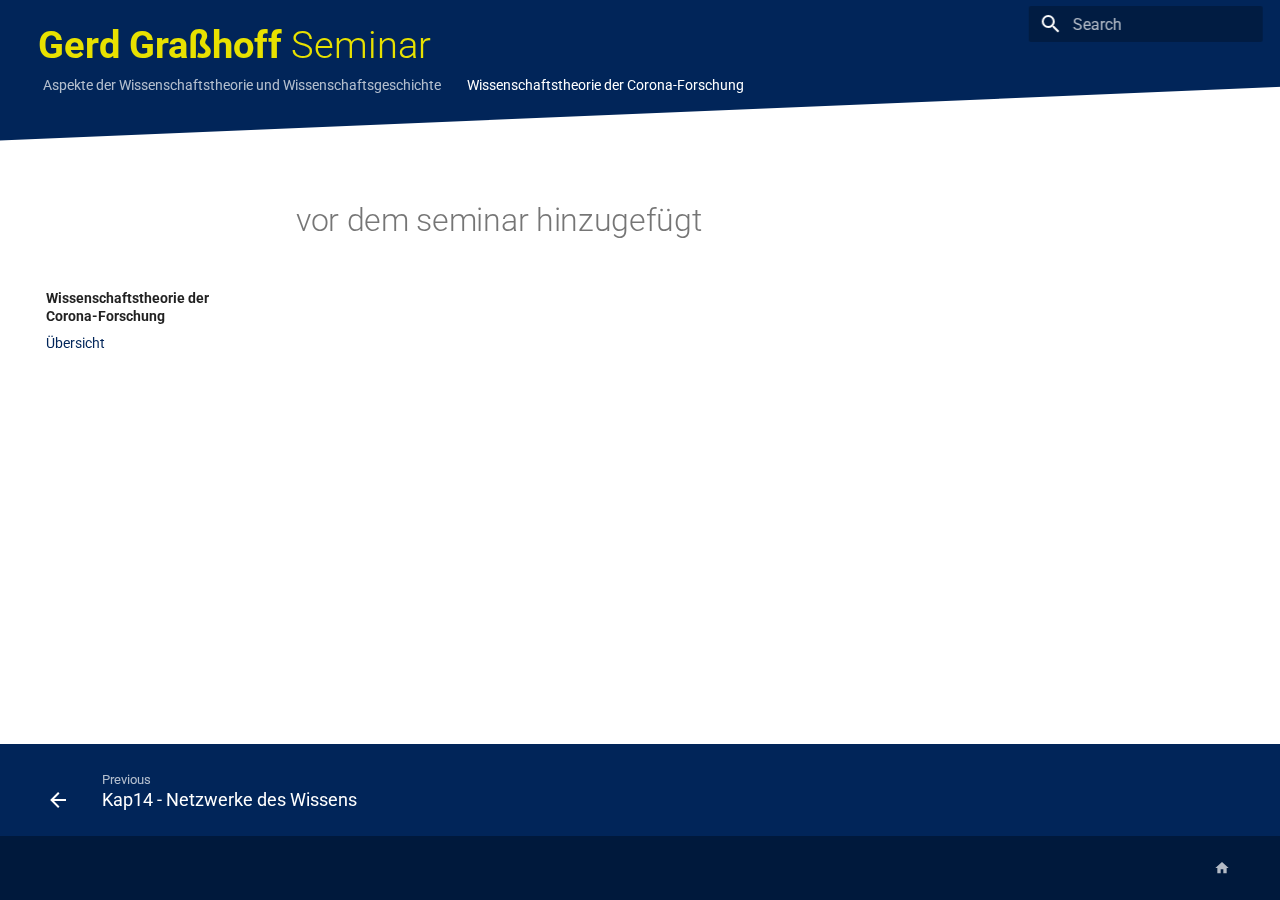
==== empty/index.html @ 1dcffc28 "Deployed  with MkDocs version: 1.1.2" ====
<!doctype html>
<html lang="en" class="no-js">
  <head>
    
      <meta charset="utf-8">
      <meta name="viewport" content="width=device-width,initial-scale=1">
      
        <meta name="description" content="Seminar">
      
      
      
        <meta name="author" content="Gerd Graßhoff">
      
      <link rel="shortcut icon" href="../assets/images/favicon.png">
      <meta name="generator" content="mkdocs-1.1.2, mkdocs-material-5.5.13">
    
    
      
        <title>Übersicht - Gerd Graßhoff - Publikationen</title>
      
    
    
      <link rel="stylesheet" href="../assets/stylesheets/main.077507d7.min.css">
      
        <link rel="stylesheet" href="../assets/stylesheets/palette.ff0a5ce4.min.css">
      
      
        
        
        <meta name="theme-color" content="#009485">
      
    
    
    
      
        <link href="https://fonts.gstatic.com" rel="preconnect" crossorigin>
        <link rel="stylesheet" href="https://fonts.googleapis.com/css?family=Roboto:300,400,400i,700%7CRoboto+Mono&display=fallback">
        <style>body,input{font-family:"Roboto",-apple-system,BlinkMacSystemFont,Helvetica,Arial,sans-serif}code,kbd,pre{font-family:"Roboto Mono",SFMono-Regular,Consolas,Menlo,monospace}</style>
      
    
    
    
      <link rel="stylesheet" href="../stylesheets/extra.css">
    
    
      
    
    
<link rel="stylesheet" href="../stylesheets/extra.css">

  </head>
  
  
    
    
    
    <body dir="ltr" data-md-color-scheme="netfrei" data-md-color-primary="teal" data-md-color-accent="deep-orange">
  
    
    <input class="md-toggle" data-md-toggle="drawer" type="checkbox" id="__drawer" autocomplete="off">
    <input class="md-toggle" data-md-toggle="search" type="checkbox" id="__search" autocomplete="off">
    <label class="md-overlay" for="__drawer"></label>
    <div data-md-component="skip">
      
        
        <a href="#vor-dem-seminar-hinzugefugt" class="md-skip">
          Skip to content
        </a>
      
    </div>
    <div data-md-component="announce">
      
    </div>
    
  <div id="wrap-header-nf"> 
    <div id="slanting-edge-nf">
      <div id="slanting-edge-content-nf">
          <header class="md-header" data-md-component="header">
  <nav class="md-header-nav md-grid" aria-label="Header">
    <label class="md-header-nav__button md-icon" for="__drawer">
      <svg xmlns="http://www.w3.org/2000/svg" viewBox="0 0 24 24"><path d="M3 6h18v2H3V6m0 5h18v2H3v-2m0 5h18v2H3v-2z"/></svg>
    </label>
    <div class="md-header-nav__title" data-md-component="header-title">
      
        <div class="md-header-nav__ellipsis">
          <span class="md-header-nav__topic md-ellipsis">
            <svg xmlns="http://www.w3.org/2000/svg" width="400"   viewBox="0 0 500 82">
              <defs>
                <style>
                  .cls-1 {
                    font-size: 48px;
                    fill: #e8e100;
                    font-family: Roboto;
                    font-weight: 700;
                  }

                  .cls-2 {
                    font-weight: 200;
                    width: 600;
                  }
                </style>
              </defs>
              <text id="gerdgrasshoff" data-name="gerdgrasshoff" class="cls-1" x="1.609" y="44.602">Gerd Graßhoff<tspan width=500 class="cls-2"> Seminar</tspan></text>
            </svg>

          </span>
          <span class="md-header-nav__topic md-ellipsis">
            
              Übersicht
            
          </span>
        </div>
      
    </div>
    
      <label class="md-header-nav__button md-icon" for="__search">
        <svg xmlns="http://www.w3.org/2000/svg" viewBox="0 0 24 24"><path d="M9.5 3A6.5 6.5 0 0116 9.5c0 1.61-.59 3.09-1.56 4.23l.27.27h.79l5 5-1.5 1.5-5-5v-.79l-.27-.27A6.516 6.516 0 019.5 16 6.5 6.5 0 013 9.5 6.5 6.5 0 019.5 3m0 2C7 5 5 7 5 9.5S7 14 9.5 14 14 12 14 9.5 12 5 9.5 5z"/></svg>
      </label>
      
<div class="md-search" data-md-component="search" role="dialog">
  <label class="md-search__overlay" for="__search"></label>
  <div class="md-search__inner" role="search">
    <form class="md-search__form" name="search">
      <input type="text" class="md-search__input" name="query" aria-label="Search" placeholder="Search" autocapitalize="off" autocorrect="off" autocomplete="off" spellcheck="false" data-md-component="search-query" data-md-state="active">
      <label class="md-search__icon md-icon" for="__search">
        <svg xmlns="http://www.w3.org/2000/svg" viewBox="0 0 24 24"><path d="M9.5 3A6.5 6.5 0 0116 9.5c0 1.61-.59 3.09-1.56 4.23l.27.27h.79l5 5-1.5 1.5-5-5v-.79l-.27-.27A6.516 6.516 0 019.5 16 6.5 6.5 0 013 9.5 6.5 6.5 0 019.5 3m0 2C7 5 5 7 5 9.5S7 14 9.5 14 14 12 14 9.5 12 5 9.5 5z"/></svg>
        <svg xmlns="http://www.w3.org/2000/svg" viewBox="0 0 24 24"><path d="M20 11v2H8l5.5 5.5-1.42 1.42L4.16 12l7.92-7.92L13.5 5.5 8 11h12z"/></svg>
      </label>
      <button type="reset" class="md-search__icon md-icon" aria-label="Clear" data-md-component="search-reset" tabindex="-1">
        <svg xmlns="http://www.w3.org/2000/svg" viewBox="0 0 24 24"><path d="M19 6.41L17.59 5 12 10.59 6.41 5 5 6.41 10.59 12 5 17.59 6.41 19 12 13.41 17.59 19 19 17.59 13.41 12 19 6.41z"/></svg>
      </button>
    </form>
    <div class="md-search__output">
      <div class="md-search__scrollwrap" data-md-scrollfix>
        <div class="md-search-result" data-md-component="search-result">
          <div class="md-search-result__meta">
            Initializing search
          </div>
          <ol class="md-search-result__list"></ol>
        </div>
      </div>
    </div>
  </div>
</div>
    
    
  </nav>
</header> 
          
            

  

<nav class="md-tabs md-tabs--active" aria-label="Tabs" data-md-component="tabs">
  <div class="md-tabs__inner md-grid">
    <ul class="md-tabs__list">
      
        
  
  
    <li class="md-tabs__item">
      
        <a href="../einleit/" class="md-tabs__link">
          Aspekte der Wissenschaftstheorie und Wissenschaftsgeschichte
        </a>
      
    </li>
  

      
        
  
  
    <li class="md-tabs__item">
      
        <a href="./" class="md-tabs__link md-tabs__link--active">
          Wissenschaftstheorie der Corona-Forschung
        </a>
      
    </li>
  

      
    </ul>
  </div>
</nav>
           
      </div>  
    </div>
  </div>

    <div class="md-container" data-md-component="container">
      
    
  
      
    
      

  

<nav class="md-tabs md-tabs--active" aria-label="Tabs" data-md-component="tabs">
  <div class="md-tabs__inner md-grid">
    <ul class="md-tabs__list">
      
        
  
  
    <li class="md-tabs__item">
      
        <a href="../einleit/" class="md-tabs__link">
          Aspekte der Wissenschaftstheorie und Wissenschaftsgeschichte
        </a>
      
    </li>
  

      
        
  
  
    <li class="md-tabs__item">
      
        <a href="./" class="md-tabs__link md-tabs__link--active">
          Wissenschaftstheorie der Corona-Forschung
        </a>
      
    </li>
  

      
    </ul>
  </div>
</nav>
    
  
      <main class="md-main" data-md-component="main">
        <div class="md-main__inner md-grid">
          
        
          <div class="md-sidebar md-sidebar--primary" data-md-component="navigation">
            <div class="md-sidebar__scrollwrap">
              <div class="md-sidebar__inner">
                <nav class="md-nav md-nav--primary" aria-label="Navigation" data-md-level="0">
  <label class="md-nav__title" for="__drawer">
    <a href=".." title="Gerd Graßhoff - Publikationen" class="md-nav__button md-logo" aria-label="Gerd Graßhoff - Publikationen">
      <svg xmlns="http://www.w3.org/2000/svg" width="160"   viewBox="0 0 500 82">
  <defs>
    <style>
      .cls-1 {
        font-size: 48px;
        fill: #e8e100;
        font-family: Roboto;
        font-weight: 700;
      }

      .cls-2 {
        font-weight: 300;
      }
    </style>
  </defs>
  <text id="NFDI_Small_Disciplines" data-name="NFDI Small Disciplines" class="cls-1" x="11.609" y="54.602">NFDI<tspan class="cls-2"> Small Disciplines</tspan></text>
</svg>
    </a>
  </label>
  
  <ul class="md-nav__list" data-md-scrollfix>
    
      
      
      


  <li class="md-nav__item md-nav__item--nested">
    
      <input class="md-nav__toggle md-toggle" data-md-toggle="nav-1" type="checkbox" id="nav-1">
    
    <label class="md-nav__link" for="nav-1">
      Aspekte der Wissenschaftstheorie und Wissenschaftsgeschichte
      <span class="md-nav__icon md-icon"></span>
    </label>
    <nav class="md-nav" aria-label="Aspekte der Wissenschaftstheorie und Wissenschaftsgeschichte" data-md-level="1">
      <label class="md-nav__title" for="nav-1">
        <span class="md-nav__icon md-icon"></span>
        Aspekte der Wissenschaftstheorie und Wissenschaftsgeschichte
      </label>
      <ul class="md-nav__list" data-md-scrollfix>
        
        
          
          
          


  <li class="md-nav__item">
    <a href="../einleit/" title="Einleitung" class="md-nav__link">
      Einleitung
    </a>
  </li>

        
          
          
          


  <li class="md-nav__item">
    <a href="../Aspekte/kap1/" title="Kap1 - Wissen - Wissenschaft" class="md-nav__link">
      Kap1 - Wissen - Wissenschaft
    </a>
  </li>

        
          
          
          


  <li class="md-nav__item">
    <a href="./" title="Kap2 - Beweise" class="md-nav__link">
      Kap2 - Beweise
    </a>
  </li>

        
          
          
          


  <li class="md-nav__item">
    <a href="./" title="Kap3 - Modelle" class="md-nav__link">
      Kap3 - Modelle
    </a>
  </li>

        
          
          
          


  <li class="md-nav__item">
    <a href="./" title="Kap4 - Modelle und Erfahrung" class="md-nav__link">
      Kap4 - Modelle und Erfahrung
    </a>
  </li>

        
          
          
          


  <li class="md-nav__item">
    <a href="./" title="Kap5 - Experiment" class="md-nav__link">
      Kap5 - Experiment
    </a>
  </li>

        
          
          
          


  <li class="md-nav__item">
    <a href="./" title="Kap6 - Theorie" class="md-nav__link">
      Kap6 - Theorie
    </a>
  </li>

        
          
          
          


  <li class="md-nav__item">
    <a href="./" title="Kap7 - Kausalität" class="md-nav__link">
      Kap7 - Kausalität
    </a>
  </li>

        
          
          
          


  <li class="md-nav__item">
    <a href="./" title="Kap8 - Kausales Schliessen" class="md-nav__link">
      Kap8 - Kausales Schliessen
    </a>
  </li>

        
          
          
          


  <li class="md-nav__item">
    <a href="./" title="Kap9 - Hypothesenbewertung" class="md-nav__link">
      Kap9 - Hypothesenbewertung
    </a>
  </li>

        
          
          
          


  <li class="md-nav__item">
    <a href="./" title="Kap10 - Theoriendynamik" class="md-nav__link">
      Kap10 - Theoriendynamik
    </a>
  </li>

        
          
          
          


  <li class="md-nav__item">
    <a href="./" title="Kap11 - Repräsentationsmittel" class="md-nav__link">
      Kap11 - Repräsentationsmittel
    </a>
  </li>

        
          
          
          


  <li class="md-nav__item">
    <a href="./" title="Kap12 - Soziale Epistemologie" class="md-nav__link">
      Kap12 - Soziale Epistemologie
    </a>
  </li>

        
          
          
          


  <li class="md-nav__item">
    <a href="./" title="Kap13 - Epistemische Systeme" class="md-nav__link">
      Kap13 - Epistemische Systeme
    </a>
  </li>

        
          
          
          


  <li class="md-nav__item">
    <a href="./" title="Kap14 - Netzwerke des Wissens" class="md-nav__link">
      Kap14 - Netzwerke des Wissens
    </a>
  </li>

        
      </ul>
    </nav>
  </li>

    
      
      
      

  


  <li class="md-nav__item md-nav__item--active md-nav__item--nested">
    
      <input class="md-nav__toggle md-toggle" data-md-toggle="nav-2" type="checkbox" id="nav-2" checked>
    
    <label class="md-nav__link" for="nav-2">
      Wissenschaftstheorie der Corona-Forschung
      <span class="md-nav__icon md-icon"></span>
    </label>
    <nav class="md-nav" aria-label="Wissenschaftstheorie der Corona-Forschung" data-md-level="1">
      <label class="md-nav__title" for="nav-2">
        <span class="md-nav__icon md-icon"></span>
        Wissenschaftstheorie der Corona-Forschung
      </label>
      <ul class="md-nav__list" data-md-scrollfix>
        
        
          
          
          

  


  <li class="md-nav__item md-nav__item--active">
    
    <input class="md-nav__toggle md-toggle" data-md-toggle="toc" type="checkbox" id="__toc">
    
      
    
    
    <a href="./" title="Übersicht" class="md-nav__link md-nav__link--active">
      Übersicht
    </a>
    
  </li>

        
      </ul>
    </nav>
  </li>

    
  </ul>
</nav>

              </div>
            </div>
          </div>
        
        
          <div class="md-sidebar md-sidebar--secondary" data-md-component="toc">
            <div class="md-sidebar__scrollwrap">
              <div class="md-sidebar__inner">
                
<nav class="md-nav md-nav--secondary" aria-label="Table of contents">
  
  
    
  
  
</nav>
              </div>
            </div>
          </div>
        
      
          <div class="md-content">
            <article class="md-content__inner md-typeset">
              
            
            
              
            
            
            <h1 id="vor-dem-seminar-hinzugefugt">vor dem seminar hinzugefügt</h1>
            
          
              
            


          
            </article>
          </div>
        </div>
      </main>
      
  
<footer class="md-footer">
  
    <div class="md-footer-nav">
      <nav class="md-footer-nav__inner md-grid" aria-label="Footer">
        
          <a href="./" title="Kap14 - Netzwerke des Wissens" class="md-footer-nav__link md-footer-nav__link--prev" rel="prev">
            <div class="md-footer-nav__button md-icon">
              <svg xmlns="http://www.w3.org/2000/svg" viewBox="0 0 24 24"><path d="M20 11v2H8l5.5 5.5-1.42 1.42L4.16 12l7.92-7.92L13.5 5.5 8 11h12z"/></svg>
            </div>
            <div class="md-footer-nav__title">
              <div class="md-ellipsis">
                <span class="md-footer-nav__direction">
                  Previous
                </span>
                Kap14 - Netzwerke des Wissens
              </div>
            </div>
          </a>
        
        
      </nav>
    </div>
  
  <div class="md-footer-meta md-typeset">
    <div class="md-footer-meta__inner md-grid">
      <div class="md-footer-copyright">
      </div>
      
  <div class="md-footer-social">
    
      
      
        
        
      
      <a href="http://grasshoff.github.io/seminar" target="_blank" rel="noopener" title="grasshoff.github.io" class="md-footer-social__link">
        <svg xmlns="http://www.w3.org/2000/svg" viewBox="0 0 24 24"><path d="M10 20v-6h4v6h5v-8h3L12 3 2 12h3v8h5z"/></svg>
      </a>
    
  </div>

    </div>
  </div>
</footer>

    </div>
    
      <script src="../assets/javascripts/vendor.2d1db4bd.min.js"></script>
      <script src="../assets/javascripts/bundle.6627ddf3.min.js"></script><script id="__lang" type="application/json">{"clipboard.copy": "Copy to clipboard", "clipboard.copied": "Copied to clipboard", "search.config.lang": "en", "search.config.pipeline": "trimmer, stopWordFilter", "search.config.separator": "[\\s\\-]+", "search.result.placeholder": "Type to start searching", "search.result.none": "No matching documents", "search.result.one": "1 matching document", "search.result.other": "# matching documents"}</script>
      
      <script>
        app = initialize({
          base: "..",
          features: {'tabs': True},
          search: Object.assign({
            worker: "../assets/javascripts/worker/search.5eca75d3.min.js"
          }, typeof search !== "undefined" && search)
        })
      </script>
      
    
  </body>
</html>
---- assets/stylesheets/main.077507d7.min.css ----
html{box-sizing:border-box;-webkit-text-size-adjust:none;-moz-text-size-adjust:none;-ms-text-size-adjust:none;text-size-adjust:none}*,*::before,*::after{box-sizing:inherit}body{margin:0}hr{box-sizing:content-box;overflow:visible}a,button,label,input{-webkit-tap-highlight-color:transparent}a{color:inherit;text-decoration:none}small{font-size:80%}sub,sup{line-height:1em}img{border-style:none}table{border-collapse:separate;border-spacing:0}td,th{font-weight:normal;vertical-align:top}button{margin:0;padding:0;font-size:inherit;background:transparent;border:0}input{border:0;outline:none}:root{--md-default-fg-color: hsla(0, 0%, 0%, 0.87);--md-default-fg-color--light: hsla(0, 0%, 0%, 0.54);--md-default-fg-color--lighter: hsla(0, 0%, 0%, 0.32);--md-default-fg-color--lightest: hsla(0, 0%, 0%, 0.07);--md-default-bg-color: hsla(0, 0%, 100%, 1);--md-default-bg-color--light: hsla(0, 0%, 100%, 0.7);--md-default-bg-color--lighter: hsla(0, 0%, 100%, 0.3);--md-default-bg-color--lightest: hsla(0, 0%, 100%, 0.12);--md-primary-fg-color: hsla(231, 48%, 48%, 1);--md-primary-fg-color--light: hsla(230, 44%, 64%, 1);--md-primary-fg-color--dark: hsla(232, 54%, 41%, 1);--md-primary-bg-color: hsla(0, 0%, 100%, 1);--md-primary-bg-color--light: hsla(0, 0%, 100%, 0.7);--md-accent-fg-color: hsla(231, 99%, 66%, 1);--md-accent-fg-color--transparent: hsla(231, 99%, 66%, 0.1);--md-accent-bg-color: hsla(0, 0%, 100%, 1);--md-accent-bg-color--light: hsla(0, 0%, 100%, 0.7)}:root>*{--md-code-fg-color: hsla(200, 18%, 26%, 1);--md-code-bg-color: hsla(0, 0%, 96%, 1);--md-code-hl-color: hsla(60, 100%, 50%, 0.5);--md-code-hl-number-color: hsla(0, 67%, 50%, 1);--md-code-hl-special-color: hsla(340, 83%, 47%, 1);--md-code-hl-function-color: hsla(291, 45%, 50%, 1);--md-code-hl-constant-color: hsla(250, 63%, 60%, 1);--md-code-hl-keyword-color: hsla(219, 54%, 51%, 1);--md-code-hl-string-color: hsla(150, 63%, 30%, 1);--md-code-hl-name-color: var(--md-code-fg-color);--md-code-hl-operator-color: var(--md-default-fg-color--light);--md-code-hl-punctuation-color: var(--md-default-fg-color--light);--md-code-hl-comment-color: var(--md-default-fg-color--light);--md-code-hl-generic-color: var(--md-default-fg-color--light);--md-code-hl-variable-color: var(--md-default-fg-color--light);--md-typeset-color: var(--md-default-fg-color);--md-typeset-a-color: var(--md-primary-fg-color);--md-typeset-mark-color: hsla(60, 100%, 50%, 0.5);--md-typeset-del-color: hsla(6, 90%, 60%, 0.15);--md-typeset-ins-color: hsla(150, 90%, 44%, 0.15);--md-typeset-kbd-color: hsla(0, 0%, 98%, 1);--md-typeset-kbd-accent-color: hsla(0, 100%, 100%, 1);--md-typeset-kbd-border-color: hsla(0, 0%, 72%, 1);--md-admonition-fg-color: var(--md-default-fg-color);--md-admonition-bg-color: var(--md-default-bg-color);--md-footer-fg-color: hsla(0, 0%, 100%, 1);--md-footer-fg-color--light: hsla(0, 0%, 100%, 0.7);--md-footer-fg-color--lighter: hsla(0, 0%, 100%, 0.3);--md-footer-bg-color: hsla(0, 0%, 0%, 0.87);--md-footer-bg-color--dark: hsla(0, 0%, 0%, 0.32)}.md-icon svg{display:block;width:1.2rem;height:1.2rem;margin:0 auto;fill:currentColor}body{-webkit-font-smoothing:antialiased;-moz-osx-font-smoothing:grayscale}body,input{color:var(--md-typeset-color);font-feature-settings:"kern","liga";font-family:-apple-system,BlinkMacSystemFont,Helvetica,Arial,sans-serif}code,pre,kbd{color:var(--md-typeset-color);font-feature-settings:"kern";font-family:SFMono-Regular,Consolas,Menlo,monospace}:root{--md-typeset-table--ascending: url('data:image/svg+xml;charset=utf-8,<svg xmlns="http://www.w3.org/2000/svg" viewBox="0 0 24 24"><path d="M11 4h2v12l5.5-5.5 1.42 1.42L12 19.84l-7.92-7.92L5.5 10.5 11 16V4z"/></svg>');--md-typeset-table--descending: url('data:image/svg+xml;charset=utf-8,<svg xmlns="http://www.w3.org/2000/svg" viewBox="0 0 24 24"><path d="M13 20h-2V8l-5.5 5.5-1.42-1.42L12 4.16l7.92 7.92-1.42 1.42L13 8v12z"/></svg>')}.md-typeset{font-size:.8rem;line-height:1.6;-webkit-print-color-adjust:exact;color-adjust:exact}@media print{.md-typeset{font-size:.68rem}}.md-typeset p,.md-typeset ul,.md-typeset ol,.md-typeset blockquote{margin:1em 0}.md-typeset h1{margin:0 0 1.25em;color:var(--md-default-fg-color--light);font-weight:300;font-size:2em;line-height:1.3;letter-spacing:-0.01em}.md-typeset h2{margin:1.6em 0 .64em;font-weight:300;font-size:1.5625em;line-height:1.4;letter-spacing:-0.01em}.md-typeset h3{margin:1.6em 0 .8em;font-weight:400;font-size:1.25em;line-height:1.5;letter-spacing:-0.01em}.md-typeset h2+h3{margin-top:.8em}.md-typeset h4{margin:1em 0;font-weight:700;letter-spacing:-0.01em}.md-typeset h5,.md-typeset h6{margin:1.25em 0;color:var(--md-default-fg-color--light);font-weight:700;font-size:.8em;letter-spacing:-0.01em}.md-typeset h5{text-transform:uppercase}.md-typeset hr{margin:1.5em 0;border-bottom:.05rem dotted var(--md-default-fg-color--lighter)}.md-typeset a{color:var(--md-typeset-a-color);word-break:break-word}.md-typeset a,.md-typeset a::before{transition:color 125ms}.md-typeset a:focus,.md-typeset a:hover{color:var(--md-accent-fg-color)}.md-typeset code,.md-typeset pre,.md-typeset kbd{color:var(--md-code-fg-color);direction:ltr}@media print{.md-typeset code,.md-typeset pre,.md-typeset kbd{white-space:pre-wrap}}.md-typeset code{padding:0 .2941176471em;font-size:.85em;word-break:break-word;background-color:var(--md-code-bg-color);border-radius:.1rem;-webkit-box-decoration-break:clone;box-decoration-break:clone}.md-typeset h1 code,.md-typeset h2 code,.md-typeset h3 code,.md-typeset h4 code,.md-typeset h5 code,.md-typeset h6 code{margin:initial;padding:initial;background-color:transparent;box-shadow:none}.md-typeset a>code{color:currentColor}.md-typeset pre{position:relative;margin:1em 0;line-height:1.4}.md-typeset pre>code{display:block;margin:0;padding:.7720588235em 1.1764705882em;overflow:auto;word-break:normal;box-shadow:none;-webkit-box-decoration-break:slice;box-decoration-break:slice;touch-action:auto;scrollbar-width:thin;scrollbar-color:var(--md-default-fg-color--lighter) transparent}.md-typeset pre>code:hover{scrollbar-color:var(--md-accent-fg-color) transparent}.md-typeset pre>code::-webkit-scrollbar{width:.2rem;height:.2rem}.md-typeset pre>code::-webkit-scrollbar-thumb{background-color:var(--md-default-fg-color--lighter)}.md-typeset pre>code::-webkit-scrollbar-thumb:hover{background-color:var(--md-accent-fg-color)}@media screen and (max-width: 44.9375em){.md-typeset>pre{margin:1em -0.8rem}.md-typeset>pre code{border-radius:0}}.md-typeset kbd{display:inline-block;padding:0 .6666666667em;color:var(--md-default-fg-color);font-size:.75em;vertical-align:text-top;word-break:break-word;background-color:var(--md-typeset-kbd-color);border-radius:.1rem;box-shadow:0 .1rem 0 .05rem var(--md-typeset-kbd-border-color),0 .1rem 0 var(--md-typeset-kbd-border-color),0 -0.1rem .2rem var(--md-typeset-kbd-accent-color) inset}.md-typeset mark{color:inherit;word-break:break-word;background-color:var(--md-typeset-mark-color);-webkit-box-decoration-break:clone;box-decoration-break:clone}.md-typeset abbr{text-decoration:none;border-bottom:.05rem dotted var(--md-default-fg-color--light);cursor:help}@media(hover: none){.md-typeset abbr{position:relative}.md-typeset abbr[title]:focus::after,.md-typeset abbr[title]:hover::after{box-shadow:0 2px 2px 0 rgba(0,0,0,.14),0 1px 5px 0 rgba(0,0,0,.12),0 3px 1px -2px rgba(0,0,0,.2);position:absolute;left:0;display:inline-block;width:auto;min-width:-webkit-max-content;min-width:-moz-max-content;min-width:max-content;max-width:80%;margin-top:2em;padding:.2rem .3rem;color:var(--md-default-bg-color);font-size:.7rem;background:var(--md-default-fg-color);border-radius:.1rem;content:attr(title)}}.md-typeset small{opacity:.75}.md-typeset sup,.md-typeset sub{margin-left:.078125em}[dir=rtl] .md-typeset sup,[dir=rtl] .md-typeset sub{margin-right:.078125em;margin-left:initial}.md-typeset blockquote{padding-left:.6rem;color:var(--md-default-fg-color--light);border-left:.2rem solid var(--md-default-fg-color--lighter)}[dir=rtl] .md-typeset blockquote{padding-right:.6rem;padding-left:initial;border-right:.2rem solid var(--md-default-fg-color--lighter);border-left:initial}.md-typeset ul{list-style-type:disc}.md-typeset ul,.md-typeset ol{margin-left:.625em;padding:0}[dir=rtl] .md-typeset ul,[dir=rtl] .md-typeset ol{margin-right:.625em;margin-left:initial}.md-typeset ul ol,.md-typeset ol ol{list-style-type:lower-alpha}.md-typeset ul ol ol,.md-typeset ol ol ol{list-style-type:lower-roman}.md-typeset ul li,.md-typeset ol li{margin-bottom:.5em;margin-left:1.25em}[dir=rtl] .md-typeset ul li,[dir=rtl] .md-typeset ol li{margin-right:1.25em;margin-left:initial}.md-typeset ul li p,.md-typeset ul li blockquote,.md-typeset ol li p,.md-typeset ol li blockquote{margin:.5em 0}.md-typeset ul li:last-child,.md-typeset ol li:last-child{margin-bottom:0}.md-typeset ul li ul,.md-typeset ul li ol,.md-typeset ol li ul,.md-typeset ol li ol{margin:.5em 0 .5em .625em}[dir=rtl] .md-typeset ul li ul,[dir=rtl] .md-typeset ul li ol,[dir=rtl] .md-typeset ol li ul,[dir=rtl] .md-typeset ol li ol{margin-right:.625em;margin-left:initial}.md-typeset dd{margin:1em 0 1.5em 1.875em}[dir=rtl] .md-typeset dd{margin-right:1.875em;margin-left:initial}.md-typeset img,.md-typeset svg{max-width:100%;height:auto}.md-typeset img[align=left],.md-typeset svg[align=left]{margin:1em;margin-left:0}.md-typeset img[align=right],.md-typeset svg[align=right]{margin:1em;margin-right:0}.md-typeset img[align]:only-child,.md-typeset svg[align]:only-child{margin-top:0}.md-typeset figure{width:-webkit-fit-content;width:-moz-fit-content;width:fit-content;max-width:100%;margin:0 auto;text-align:center}.md-typeset figcaption{max-width:24rem;margin:.5em auto;font-style:italic}.md-typeset iframe{max-width:100%}.md-typeset table:not([class]){display:inline-block;max-width:100%;overflow:auto;font-size:.64rem;background:var(--md-default-bg-color);border-radius:.1rem;box-shadow:0 .2rem .5rem rgba(0,0,0,.05),0 0 .05rem rgba(0,0,0,.1);touch-action:auto}.md-typeset table:not([class])+*{margin-top:1.5em}.md-typeset table:not([class]) th>*:first-child,.md-typeset table:not([class]) td>*:first-child{margin-top:0}.md-typeset table:not([class]) th>*:last-child,.md-typeset table:not([class]) td>*:last-child{margin-bottom:0}.md-typeset table:not([class]) th:not([align]),.md-typeset table:not([class]) td:not([align]){text-align:left}[dir=rtl] .md-typeset table:not([class]) th:not([align]),[dir=rtl] .md-typeset table:not([class]) td:not([align]){text-align:right}.md-typeset table:not([class]) th{min-width:5rem;padding:.9375em 1.25em;color:var(--md-default-bg-color);vertical-align:top;background-color:var(--md-default-fg-color--light)}.md-typeset table:not([class]) th a{color:inherit}.md-typeset table:not([class]) td{padding:.9375em 1.25em;vertical-align:top;border-top:.05rem solid var(--md-default-fg-color--lightest)}.md-typeset table:not([class]) tr{transition:background-color 125ms}.md-typeset table:not([class]) tr:hover{background-color:rgba(0,0,0,.035);box-shadow:0 .05rem 0 var(--md-default-bg-color) inset}.md-typeset table:not([class]) tr:first-child td{border-top:0}.md-typeset table:not([class]) a{word-break:normal}.md-typeset table th[role=columnheader]{cursor:pointer}.md-typeset table th[role=columnheader]::after{display:inline-block;width:1.2em;height:1.2em;margin-left:.5em;vertical-align:sub;-webkit-mask-repeat:no-repeat;mask-repeat:no-repeat;content:" "}.md-typeset table th[role=columnheader][aria-sort=ascending]::after{background-color:currentColor;-webkit-mask-image:var(--md-typeset-table--ascending);mask-image:var(--md-typeset-table--ascending)}.md-typeset table th[role=columnheader][aria-sort=descending]::after{background-color:currentColor;-webkit-mask-image:var(--md-typeset-table--descending);mask-image:var(--md-typeset-table--descending)}.md-typeset__scrollwrap{margin:1em -0.8rem;overflow-x:auto;touch-action:auto}.md-typeset__table{display:inline-block;margin-bottom:.5em;padding:0 .8rem}.md-typeset__table table{display:table;width:100%;margin:0;overflow:hidden}html{height:100%;overflow-x:hidden;font-size:125%}@media screen and (min-width: 100em){html{font-size:137.5%}}@media screen and (min-width: 125em){html{font-size:150%}}body{position:relative;display:flex;flex-direction:column;width:100%;min-height:100%;font-size:.5rem;background-color:var(--md-default-bg-color)}@media screen and (max-width: 59.9375em){body[data-md-state=lock]{position:fixed}}@media print{body{display:block}}hr{display:block;height:.05rem;padding:0;border:0}.md-grid{max-width:61rem;margin-right:auto;margin-left:auto}.md-container{display:flex;flex-direction:column;flex-grow:1}@media print{.md-container{display:block}}.md-main{flex-grow:1}.md-main__inner{display:flex;height:100%;margin-top:1.5rem}.md-ellipsis{display:block;overflow:hidden;white-space:nowrap;text-overflow:ellipsis}.md-toggle{display:none}.md-overlay{position:fixed;top:0;z-index:3;width:0;height:0;background-color:rgba(0,0,0,.54);opacity:0;transition:width 0ms 250ms,height 0ms 250ms,opacity 250ms}@media screen and (max-width: 76.1875em){[data-md-toggle=drawer]:checked~.md-overlay{width:100%;height:100%;opacity:1;transition:width 0ms,height 0ms,opacity 250ms}}.md-skip{position:fixed;z-index:-1;margin:.5rem;padding:.3rem .5rem;color:var(--md-default-bg-color);font-size:.64rem;background-color:var(--md-default-fg-color);border-radius:.1rem;transform:translateY(0.4rem);opacity:0}.md-skip:focus{z-index:10;transform:translateY(0);opacity:1;transition:transform 250ms cubic-bezier(0.4, 0, 0.2, 1),opacity 175ms 75ms}@page{margin:25mm}.md-announce{overflow:auto;background-color:var(--md-footer-bg-color)}.md-announce__inner{margin:.6rem auto;padding:0 .8rem;color:var(--md-footer-fg-color);font-size:.7rem}@media print{.md-announce{display:none}}.md-typeset .md-button{display:inline-block;padding:.625em 2em;color:var(--md-primary-fg-color);font-weight:700;border:.1rem solid currentColor;border-radius:.1rem;transition:color 125ms,background-color 125ms,border-color 125ms}.md-typeset .md-button--primary{color:var(--md-primary-bg-color);background-color:var(--md-primary-fg-color);border-color:var(--md-primary-fg-color)}.md-typeset .md-button:focus,.md-typeset .md-button:hover{color:var(--md-accent-bg-color);background-color:var(--md-accent-fg-color);border-color:var(--md-accent-fg-color)}:root{--md-clipboard-icon: url('data:image/svg+xml;charset=utf-8,<svg xmlns="http://www.w3.org/2000/svg" viewBox="0 0 24 24"><path d="M19 21H8V7h11m0-2H8a2 2 0 00-2 2v14a2 2 0 002 2h11a2 2 0 002-2V7a2 2 0 00-2-2m-3-4H4a2 2 0 00-2 2v14h2V3h12V1z"/></svg>')}.md-clipboard{position:absolute;top:.5em;right:.5em;z-index:1;width:1.5em;height:1.5em;color:var(--md-default-fg-color--lightest);border-radius:.1rem;cursor:pointer;transition:color 125ms}@media print{.md-clipboard{display:none}}.md-clipboard::after{display:block;width:1.125em;height:1.125em;margin:0 auto;background-color:currentColor;-webkit-mask-image:var(--md-clipboard-icon);mask-image:var(--md-clipboard-icon);-webkit-mask-repeat:no-repeat;mask-repeat:no-repeat;content:""}pre:hover .md-clipboard{color:var(--md-default-fg-color--light)}pre .md-clipboard:focus,pre .md-clipboard:hover{color:var(--md-accent-fg-color)}.md-content{flex:1;max-width:100%}@media screen and (min-width: 60em)and (max-width: 76.1875em){.md-content{max-width:calc(100% - 12.1rem)}}@media screen and (min-width: 76.25em){.md-content{max-width:calc(100% - 12.1rem * 2)}}.md-content__inner{margin:0 .8rem 1.2rem;padding-top:.6rem}@media screen and (min-width: 76.25em){.md-content__inner{margin-right:1.2rem;margin-left:1.2rem}}.md-content__inner::before{display:block;height:.4rem;content:""}.md-content__inner>:last-child{margin-bottom:0}.md-content__button{float:right;margin:.4rem 0;margin-left:.4rem;padding:0}[dir=rtl] .md-content__button{float:left;margin-right:.4rem;margin-left:initial}[dir=rtl] .md-content__button svg{transform:scaleX(-1)}.md-typeset .md-content__button{color:var(--md-default-fg-color--lighter)}.md-content__button svg{display:inline;vertical-align:top}@media print{.md-content__button{display:none}}.md-dialog{box-shadow:0 2px 2px 0 rgba(0,0,0,.14),0 1px 5px 0 rgba(0,0,0,.12),0 3px 1px -2px rgba(0,0,0,.2);position:fixed;right:.8rem;bottom:.8rem;left:initial;z-index:2;display:block;min-width:11.1rem;padding:.4rem .6rem;color:var(--md-default-bg-color);font-size:.7rem;background:var(--md-default-fg-color);border:none;border-radius:.1rem;transform:translateY(100%);opacity:0;transition:transform 0ms 400ms,opacity 400ms}[dir=rtl] .md-dialog{right:initial;left:.8rem}.md-dialog[data-md-state=open]{transform:translateY(0);opacity:1;transition:transform 400ms cubic-bezier(0.075, 0.85, 0.175, 1),opacity 400ms}@media print{.md-dialog{display:none}}.md-header{position:-webkit-sticky;position:sticky;top:0;right:0;left:0;z-index:2;height:2.4rem;color:var(--md-primary-bg-color);background-color:var(--md-primary-fg-color);box-shadow:0 0 .2rem rgba(0,0,0,0),0 .2rem .4rem rgba(0,0,0,0);transition:color 250ms,background-color 250ms}.no-js .md-header{box-shadow:none;transition:none}.md-header[data-md-state=shadow]{box-shadow:0 0 .2rem rgba(0,0,0,.1),0 .2rem .4rem rgba(0,0,0,.2);transition:color 250ms,background-color 250ms,box-shadow 250ms}@media print{.md-header{display:none}}.md-header-nav{display:flex;padding:0 .2rem}.md-header-nav__button{position:relative;z-index:1;display:block;margin:.2rem;padding:.4rem;cursor:pointer;transition:opacity 250ms}[dir=rtl] .md-header-nav__button svg{transform:scaleX(-1)}.md-header-nav__button:focus,.md-header-nav__button:hover{opacity:.7}.md-header-nav__button.md-logo{margin:.2rem;padding:.4rem}.md-header-nav__button.md-logo img,.md-header-nav__button.md-logo svg{display:block;width:1.2rem;height:1.2rem;fill:currentColor}.no-js .md-header-nav__button[for=__search]{display:none}@media screen and (min-width: 60em){.md-header-nav__button[for=__search]{display:none}}@media screen and (max-width: 76.1875em){.md-header-nav__button.md-logo{display:none}}@media screen and (min-width: 76.25em){.md-header-nav__button[for=__drawer]{display:none}}.md-header-nav__topic{position:absolute;width:100%;transition:transform 400ms cubic-bezier(0.1, 0.7, 0.1, 1),opacity 150ms}.md-header-nav__topic+.md-header-nav__topic{z-index:-1;transform:translateX(1.25rem);opacity:0;transition:transform 400ms cubic-bezier(1, 0.7, 0.1, 0.1),opacity 150ms;pointer-events:none}[dir=rtl] .md-header-nav__topic+.md-header-nav__topic{transform:translateX(-1.25rem)}.no-js .md-header-nav__topic{position:initial}.no-js .md-header-nav__topic+.md-header-nav__topic{display:none}.md-header-nav__title{flex-grow:1;padding:0 1rem;font-size:.9rem;line-height:2.4rem}.md-header-nav__title[data-md-state=active] .md-header-nav__topic{z-index:-1;transform:translateX(-1.25rem);opacity:0;transition:transform 400ms cubic-bezier(1, 0.7, 0.1, 0.1),opacity 150ms;pointer-events:none}[dir=rtl] .md-header-nav__title[data-md-state=active] .md-header-nav__topic{transform:translateX(1.25rem)}.md-header-nav__title[data-md-state=active] .md-header-nav__topic+.md-header-nav__topic{z-index:0;transform:translateX(0);opacity:1;transition:transform 400ms cubic-bezier(0.1, 0.7, 0.1, 1),opacity 150ms;pointer-events:initial}.md-header-nav__title>.md-header-nav__ellipsis{position:relative;width:100%;height:100%}.md-header-nav__source{display:none}@media screen and (min-width: 60em){.md-header-nav__source{display:block;width:11.7rem;max-width:11.7rem;margin-left:1rem}[dir=rtl] .md-header-nav__source{margin-right:1rem;margin-left:initial}}@media screen and (min-width: 76.25em){.md-header-nav__source{margin-left:1.4rem}[dir=rtl] .md-header-nav__source{margin-right:1.4rem}}.md-hero{overflow:hidden;color:var(--md-primary-bg-color);font-size:1rem;background-color:var(--md-primary-fg-color);transition:background 250ms}.md-hero__inner{margin-top:1rem;padding:.8rem .8rem .4rem;transition:transform 400ms cubic-bezier(0.1, 0.7, 0.1, 1),opacity 250ms;transition-delay:100ms}@media screen and (max-width: 76.1875em){.md-hero__inner{margin-top:2.4rem;margin-bottom:1.2rem}}[data-md-state=hidden] .md-hero__inner{transform:translateY(0.625rem);opacity:0;transition:transform 0ms 400ms,opacity 100ms 0ms;pointer-events:none}.md-hero--expand .md-hero__inner{margin-bottom:1.2rem}.md-footer{color:var(--md-footer-fg-color);background-color:var(--md-footer-bg-color)}@media print{.md-footer{display:none}}.md-footer-nav__inner{padding:.2rem;overflow:auto}.md-footer-nav__link{display:flex;padding-top:1.4rem;padding-bottom:.4rem;transition:opacity 250ms}@media screen and (min-width: 45em){.md-footer-nav__link{width:50%}}.md-footer-nav__link:focus,.md-footer-nav__link:hover{opacity:.7}.md-footer-nav__link--prev{float:left}[dir=rtl] .md-footer-nav__link--prev{float:right}[dir=rtl] .md-footer-nav__link--prev svg{transform:scaleX(-1)}@media screen and (max-width: 44.9375em){.md-footer-nav__link--prev{width:25%}.md-footer-nav__link--prev .md-footer-nav__title{display:none}}.md-footer-nav__link--next{float:right;text-align:right}[dir=rtl] .md-footer-nav__link--next{float:left;text-align:left}[dir=rtl] .md-footer-nav__link--next svg{transform:scaleX(-1)}@media screen and (max-width: 44.9375em){.md-footer-nav__link--next{width:75%}}.md-footer-nav__title{position:relative;flex-grow:1;max-width:calc(100% - 2.4rem);padding:0 1rem;font-size:.9rem;line-height:2.4rem}.md-footer-nav__button{margin:.2rem;padding:.4rem}.md-footer-nav__direction{position:absolute;right:0;left:0;margin-top:-1rem;padding:0 1rem;font-size:.64rem;opacity:.7}.md-footer-meta{background-color:var(--md-footer-bg-color--dark)}.md-footer-meta__inner{display:flex;flex-wrap:wrap;justify-content:space-between;padding:.2rem}html .md-footer-meta.md-typeset a{color:var(--md-footer-fg-color--light)}html .md-footer-meta.md-typeset a:focus,html .md-footer-meta.md-typeset a:hover{color:var(--md-footer-fg-color)}.md-footer-copyright{width:100%;margin:auto .6rem;padding:.4rem 0;color:var(--md-footer-fg-color--lighter);font-size:.64rem}@media screen and (min-width: 45em){.md-footer-copyright{width:auto}}.md-footer-copyright__highlight{color:var(--md-footer-fg-color--light)}.md-footer-social{margin:0 .4rem;padding:.2rem 0 .6rem}@media screen and (min-width: 45em){.md-footer-social{padding:.6rem 0}}.md-footer-social__link{display:inline-block;width:1.6rem;height:1.6rem;text-align:center}.md-footer-social__link::before{line-height:1.9}.md-footer-social__link svg{max-height:.8rem;vertical-align:-25%;fill:currentColor}:root{--md-nav-icon--prev: url('data:image/svg+xml;charset=utf-8,<svg xmlns="http://www.w3.org/2000/svg" viewBox="0 0 24 24"><path d="M20 11v2H8l5.5 5.5-1.42 1.42L4.16 12l7.92-7.92L13.5 5.5 8 11h12z"/></svg>');--md-nav-icon--next: url('data:image/svg+xml;charset=utf-8,<svg xmlns="http://www.w3.org/2000/svg" viewBox="0 0 24 24"><path d="M8.59 16.58L13.17 12 8.59 7.41 10 6l6 6-6 6-1.41-1.42z"/></svg>');--md-toc-icon: url('data:image/svg+xml;charset=utf-8,<svg xmlns="http://www.w3.org/2000/svg" viewBox="0 0 24 24"><path d="M3 9h14V7H3v2m0 4h14v-2H3v2m0 4h14v-2H3v2m16 0h2v-2h-2v2m0-10v2h2V7h-2m0 6h2v-2h-2v2z"/></svg>')}.md-nav{font-size:.7rem;line-height:1.3}.md-nav__title{display:block;padding:0 .6rem;overflow:hidden;font-weight:700;text-overflow:ellipsis}.md-nav__title .md-nav__button{display:none}.md-nav__title .md-nav__button img{width:100%;height:auto}.md-nav__title .md-nav__button.md-logo img,.md-nav__title .md-nav__button.md-logo svg{display:block;width:2.4rem;height:2.4rem}.md-nav__title .md-nav__button.md-logo svg{fill:currentColor}.md-nav__list{margin:0;padding:0;list-style:none}.md-nav__item{padding:0 .6rem}.md-nav__item:last-child{padding-bottom:.6rem}.md-nav__item .md-nav__item{padding-right:0}[dir=rtl] .md-nav__item .md-nav__item{padding-right:.6rem;padding-left:0}.md-nav__item .md-nav__item:last-child{padding-bottom:0}.md-nav__link{display:block;margin-top:.625em;overflow:hidden;text-overflow:ellipsis;cursor:pointer;transition:color 125ms;scroll-snap-align:start}html .md-nav__link[for=__toc]{display:none}html .md-nav__link[for=__toc]~.md-nav{display:none}.md-nav__link[data-md-state=blur]{color:var(--md-default-fg-color--light)}.md-nav__item .md-nav__link--active{color:var(--md-typeset-a-color)}.md-nav__item--nested>.md-nav__link{color:inherit}.md-nav__link:focus,.md-nav__link:hover{color:var(--md-accent-fg-color)}.md-nav__source{display:none}@media screen and (max-width: 76.1875em){.md-nav{background-color:var(--md-default-bg-color)}.md-nav--primary,.md-nav--primary .md-nav{position:absolute;top:0;right:0;left:0;z-index:1;display:flex;flex-direction:column;height:100%}.md-nav--primary .md-nav__title,.md-nav--primary .md-nav__item{font-size:.8rem;line-height:1.5}.md-nav--primary .md-nav__title{position:relative;height:5.6rem;padding:3rem .8rem .2rem;color:var(--md-default-fg-color--light);font-weight:400;line-height:2.4rem;white-space:nowrap;background-color:var(--md-default-fg-color--lightest);cursor:pointer}.md-nav--primary .md-nav__title .md-nav__icon{position:absolute;top:.4rem;left:.4rem;display:block;width:1.2rem;height:1.2rem;margin:.2rem}.md-nav--primary .md-nav__title .md-nav__icon::after{display:block;width:100%;height:100%;background-color:currentColor;-webkit-mask-image:var(--md-nav-icon--prev);mask-image:var(--md-nav-icon--prev);-webkit-mask-repeat:no-repeat;mask-repeat:no-repeat;content:""}[dir=rtl] .md-nav--primary .md-nav__title .md-nav__icon{right:.4rem;left:initial}.md-nav--primary .md-nav__title~.md-nav__list{overflow-y:auto;background-color:var(--md-default-bg-color);box-shadow:0 .05rem 0 var(--md-default-fg-color--lightest) inset;-webkit-scroll-snap-type:y mandatory;-ms-scroll-snap-type:y mandatory;scroll-snap-type:y mandatory;touch-action:pan-y}.md-nav--primary .md-nav__title~.md-nav__list>.md-nav__item:first-child{border-top:0}.md-nav--primary .md-nav__title[for=__drawer]{position:relative;color:var(--md-primary-bg-color);background-color:var(--md-primary-fg-color)}.md-nav--primary .md-nav__title[for=__drawer] .md-nav__button{position:absolute;top:.2rem;left:.2rem;display:block;margin:.2rem;padding:.4rem;font-size:2.4rem}html [dir=rtl] .md-nav--primary .md-nav__title[for=__drawer] .md-nav__button{right:.2rem;left:initial}.md-nav--primary .md-nav__list{flex:1}.md-nav--primary .md-nav__item{padding:0;border-top:.05rem solid var(--md-default-fg-color--lightest)}[dir=rtl] .md-nav--primary .md-nav__item{padding:0}.md-nav--primary .md-nav__item--nested>.md-nav__link{padding-right:2.4rem}[dir=rtl] .md-nav--primary .md-nav__item--nested>.md-nav__link{padding-right:.8rem;padding-left:2.4rem}.md-nav--primary .md-nav__item--active>.md-nav__link{color:var(--md-typeset-a-color)}.md-nav--primary .md-nav__item--active>.md-nav__link:focus,.md-nav--primary .md-nav__item--active>.md-nav__link:hover{color:var(--md-accent-fg-color)}.md-nav--primary .md-nav__link{position:relative;margin-top:0;padding:.6rem .8rem}.md-nav--primary .md-nav__link .md-nav__icon{position:absolute;top:50%;right:.6rem;width:1.2rem;height:1.2rem;margin-top:-0.6rem;color:inherit;font-size:1.2rem}.md-nav--primary .md-nav__link .md-nav__icon::after{display:block;width:100%;height:100%;background-color:currentColor;-webkit-mask-image:var(--md-nav-icon--next);mask-image:var(--md-nav-icon--next);-webkit-mask-repeat:no-repeat;mask-repeat:no-repeat;content:""}[dir=rtl] .md-nav--primary .md-nav__link .md-nav__icon{right:initial;left:.6rem}[dir=rtl] .md-nav--primary .md-nav__icon::after{transform:scale(-1)}.md-nav--primary .md-nav--secondary .md-nav__link{position:static}.md-nav--primary .md-nav--secondary .md-nav{position:static;background-color:transparent}.md-nav--primary .md-nav--secondary .md-nav .md-nav__link{padding-left:1.4rem}[dir=rtl] .md-nav--primary .md-nav--secondary .md-nav .md-nav__link{padding-right:1.4rem;padding-left:initial}.md-nav--primary .md-nav--secondary .md-nav .md-nav .md-nav__link{padding-left:2rem}[dir=rtl] .md-nav--primary .md-nav--secondary .md-nav .md-nav .md-nav__link{padding-right:2rem;padding-left:initial}.md-nav--primary .md-nav--secondary .md-nav .md-nav .md-nav .md-nav__link{padding-left:2.6rem}[dir=rtl] .md-nav--primary .md-nav--secondary .md-nav .md-nav .md-nav .md-nav__link{padding-right:2.6rem;padding-left:initial}.md-nav--primary .md-nav--secondary .md-nav .md-nav .md-nav .md-nav .md-nav__link{padding-left:3.2rem}[dir=rtl] .md-nav--primary .md-nav--secondary .md-nav .md-nav .md-nav .md-nav .md-nav__link{padding-right:3.2rem;padding-left:initial}.md-nav__toggle~.md-nav{display:flex;transform:translateX(100%);opacity:0;transition:transform 250ms cubic-bezier(0.8, 0, 0.6, 1),opacity 125ms 50ms}[dir=rtl] .md-nav__toggle~.md-nav{transform:translateX(-100%)}.md-nav__toggle:checked~.md-nav{transform:translateX(0);opacity:1;transition:transform 250ms cubic-bezier(0.4, 0, 0.2, 1),opacity 125ms 125ms}.md-nav__toggle:checked~.md-nav>.md-nav__list{-webkit-backface-visibility:hidden;backface-visibility:hidden}}@media screen and (max-width: 59.9375em){html .md-nav__link[for=__toc]{display:block;padding-right:2.4rem}html .md-nav__link[for=__toc]+.md-nav__link{display:none}html .md-nav__link[for=__toc] .md-icon::after{display:block;width:100%;height:100%;-webkit-mask-image:var(--md-toc-icon);mask-image:var(--md-toc-icon);background-color:currentColor;content:""}html .md-nav__link[for=__toc]~.md-nav{display:flex}html [dir=rtl] .md-nav__link{padding-right:.8rem;padding-left:2.4rem}.md-nav__source{display:block;padding:0 .2rem;color:var(--md-primary-bg-color);background-color:var(--md-primary-fg-color--dark)}}@media screen and (min-width: 60em){.md-nav--secondary .md-nav__title[for=__toc]{scroll-snap-align:start}.md-nav--secondary .md-nav__title .md-nav__icon{display:none}}@media screen and (min-width: 76.25em){.md-nav{transition:max-height 250ms cubic-bezier(0.86, 0, 0.07, 1)}.md-nav--primary .md-nav__title[for=__drawer]{scroll-snap-align:start}.md-nav--primary .md-nav__title .md-nav__icon{display:none}.md-nav__toggle~.md-nav{display:none}.md-nav__toggle:checked~.md-nav{display:block}.md-nav__item--nested>.md-nav>.md-nav__title{display:none}.md-nav__icon{float:right;width:.9rem;height:.9rem;transition:transform 250ms}[dir=rtl] .md-nav__icon{float:left;transform:rotate(180deg)}.md-nav__icon::after{display:inline-block;width:100%;height:100%;vertical-align:-0.1rem;background-color:currentColor;-webkit-mask-image:var(--md-nav-icon--next);mask-image:var(--md-nav-icon--next);-webkit-mask-repeat:no-repeat;mask-repeat:no-repeat;content:""}.md-nav__item--nested .md-nav__toggle:checked~.md-nav__link .md-nav__icon{transform:rotate(90deg)}}.md-search{position:relative}.no-js .md-search{display:none}@media screen and (min-width: 60em){.md-search{padding:.2rem 0}}.md-search__overlay{z-index:1;opacity:0}@media screen and (max-width: 59.9375em){.md-search__overlay{position:absolute;top:.2rem;left:-2.2rem;width:2rem;height:2rem;overflow:hidden;background-color:var(--md-default-bg-color);border-radius:1rem;transform-origin:center;transition:transform 300ms 100ms,opacity 200ms 200ms;pointer-events:none}[dir=rtl] .md-search__overlay{right:-2.2rem;left:initial}[data-md-toggle=search]:checked~.md-header .md-search__overlay{opacity:1;transition:transform 400ms,opacity 100ms}}@media screen and (max-width: 29.9375em){[data-md-toggle=search]:checked~.md-header .md-search__overlay{transform:scale(45)}}@media screen and (min-width: 30em)and (max-width: 44.9375em){[data-md-toggle=search]:checked~.md-header .md-search__overlay{transform:scale(60)}}@media screen and (min-width: 45em)and (max-width: 59.9375em){[data-md-toggle=search]:checked~.md-header .md-search__overlay{transform:scale(75)}}@media screen and (min-width: 60em){.md-search__overlay{position:fixed;top:0;left:0;width:0;height:0;background-color:rgba(0,0,0,.54);cursor:pointer;transition:width 0ms 250ms,height 0ms 250ms,opacity 250ms}[dir=rtl] .md-search__overlay{right:0;left:initial}[data-md-toggle=search]:checked~.md-header .md-search__overlay{width:100%;height:100%;opacity:1;transition:width 0ms,height 0ms,opacity 250ms}}.md-search__inner{-webkit-backface-visibility:hidden;backface-visibility:hidden}@media screen and (max-width: 59.9375em){.md-search__inner{position:fixed;top:0;left:100%;z-index:2;width:100%;height:100%;transform:translateX(5%);opacity:0;transition:right 0ms 300ms,left 0ms 300ms,transform 150ms 150ms cubic-bezier(0.4, 0, 0.2, 1),opacity 150ms 150ms}[data-md-toggle=search]:checked~.md-header .md-search__inner{left:0;transform:translateX(0);opacity:1;transition:right 0ms 0ms,left 0ms 0ms,transform 150ms 150ms cubic-bezier(0.1, 0.7, 0.1, 1),opacity 150ms 150ms}[dir=rtl] [data-md-toggle=search]:checked~.md-header .md-search__inner{right:0;left:initial}html [dir=rtl] .md-search__inner{right:100%;left:initial;transform:translateX(-5%)}}@media screen and (min-width: 60em){.md-search__inner{position:relative;float:right;width:11.7rem;padding:.1rem 0;transition:width 250ms cubic-bezier(0.1, 0.7, 0.1, 1)}[dir=rtl] .md-search__inner{float:left}}@media screen and (min-width: 60em)and (max-width: 76.1875em){[data-md-toggle=search]:checked~.md-header .md-search__inner{width:23.4rem}}@media screen and (min-width: 76.25em){[data-md-toggle=search]:checked~.md-header .md-search__inner{width:34.4rem}}.md-search__form{position:relative}@media screen and (min-width: 60em){.md-search__form{border-radius:.1rem}}.md-search__input{position:relative;z-index:2;padding:0 2.2rem 0 3.6rem;text-overflow:ellipsis;background-color:var(--md-default-bg-color);transition:color 250ms,background-color 250ms}[dir=rtl] .md-search__input{padding:0 3.6rem 0 2.2rem}.md-search__input::-webkit-input-placeholder{-webkit-transition:color 250ms;transition:color 250ms}.md-search__input::-moz-placeholder{-moz-transition:color 250ms;transition:color 250ms}.md-search__input::-ms-input-placeholder{-ms-transition:color 250ms;transition:color 250ms}.md-search__input::placeholder{transition:color 250ms}.md-search__input::-webkit-input-placeholder{color:var(--md-default-fg-color--light)}.md-search__input::-moz-placeholder{color:var(--md-default-fg-color--light)}.md-search__input::-ms-input-placeholder{color:var(--md-default-fg-color--light)}.md-search__input~.md-search__icon,.md-search__input::placeholder{color:var(--md-default-fg-color--light)}.md-search__input::-ms-clear{display:none}@media screen and (max-width: 59.9375em){.md-search__input{width:100%;height:2.4rem;font-size:.9rem}}@media screen and (min-width: 60em){.md-search__input{width:100%;height:1.8rem;padding-left:2.2rem;color:inherit;font-size:.8rem;background-color:rgba(0,0,0,.26);border-radius:.1rem}[dir=rtl] .md-search__input{padding-right:2.2rem}.md-search__input+.md-search__icon{color:var(--md-primary-bg-color)}.md-search__input::-webkit-input-placeholder{color:var(--md-primary-bg-color--light)}.md-search__input::-moz-placeholder{color:var(--md-primary-bg-color--light)}.md-search__input::-ms-input-placeholder{color:var(--md-primary-bg-color--light)}.md-search__input::placeholder{color:var(--md-primary-bg-color--light)}.md-search__input:hover{background-color:rgba(255,255,255,.12)}[data-md-toggle=search]:checked~.md-header .md-search__input{color:var(--md-default-fg-color);text-overflow:clip;background-color:var(--md-default-bg-color);border-radius:.1rem .1rem 0 0}[data-md-toggle=search]:checked~.md-header .md-search__input::-webkit-input-placeholder{color:var(--md-default-fg-color--light)}[data-md-toggle=search]:checked~.md-header .md-search__input::-moz-placeholder{color:var(--md-default-fg-color--light)}[data-md-toggle=search]:checked~.md-header .md-search__input::-ms-input-placeholder{color:var(--md-default-fg-color--light)}[data-md-toggle=search]:checked~.md-header .md-search__input+.md-search__icon,[data-md-toggle=search]:checked~.md-header .md-search__input::placeholder{color:var(--md-default-fg-color--light)}}.md-search__icon{position:absolute;z-index:2;width:1.2rem;height:1.2rem;cursor:pointer;transition:color 250ms,opacity 250ms}.md-search__icon:hover{opacity:.7}.md-search__icon[for=__search]{top:.3rem;left:.5rem}[dir=rtl] .md-search__icon[for=__search]{right:.5rem;left:initial}[dir=rtl] .md-search__icon[for=__search] svg{transform:scaleX(-1)}@media screen and (max-width: 59.9375em){.md-search__icon[for=__search]{top:.6rem;left:.8rem}[dir=rtl] .md-search__icon[for=__search]{right:.8rem;left:initial}.md-search__icon[for=__search] svg:first-child{display:none}}@media screen and (min-width: 60em){.md-search__icon[for=__search]{pointer-events:none}.md-search__icon[for=__search] svg:last-child{display:none}}.md-search__icon[type=reset]{top:.3rem;right:.5rem;transform:scale(0.75);opacity:0;transition:transform 150ms cubic-bezier(0.1, 0.7, 0.1, 1),opacity 150ms;pointer-events:none}[dir=rtl] .md-search__icon[type=reset]{right:initial;left:.5rem}@media screen and (max-width: 59.9375em){.md-search__icon[type=reset]{top:.6rem;right:.8rem}[dir=rtl] .md-search__icon[type=reset]{right:initial;left:.8rem}}[data-md-toggle=search]:checked~.md-header .md-search__input:not(:-moz-placeholder-shown)~.md-search__icon[type=reset]{transform:scale(1);opacity:1;pointer-events:initial}[data-md-toggle=search]:checked~.md-header .md-search__input:not(:placeholder-shown)~.md-search__icon[type=reset]{transform:scale(1);opacity:1;pointer-events:initial}[data-md-toggle=search]:checked~.md-header .md-search__input:not(:-moz-placeholder-shown)~.md-search__icon[type=reset]:hover{opacity:.7}[data-md-toggle=search]:checked~.md-header .md-search__input:not(:placeholder-shown)~.md-search__icon[type=reset]:hover{opacity:.7}.md-search__output{position:absolute;z-index:1;width:100%;overflow:hidden;border-radius:0 0 .1rem .1rem}@media screen and (max-width: 59.9375em){.md-search__output{top:2.4rem;bottom:0}}@media screen and (min-width: 60em){.md-search__output{top:1.9rem;opacity:0;transition:opacity 400ms}[data-md-toggle=search]:checked~.md-header .md-search__output{box-shadow:0 6px 10px 0 rgba(0,0,0,.14),0 1px 18px 0 rgba(0,0,0,.12),0 3px 5px -1px rgba(0,0,0,.4);opacity:1}}.md-search__scrollwrap{height:100%;overflow-y:auto;background-color:var(--md-default-bg-color);-webkit-backface-visibility:hidden;backface-visibility:hidden;-webkit-scroll-snap-type:y mandatory;-ms-scroll-snap-type:y mandatory;scroll-snap-type:y mandatory;touch-action:pan-y}@media(-webkit-max-device-pixel-ratio: 1), (max-resolution: 1dppx){.md-search__scrollwrap{transform:translateZ(0)}}@media screen and (min-width: 60em)and (max-width: 76.1875em){.md-search__scrollwrap{width:23.4rem}}@media screen and (min-width: 76.25em){.md-search__scrollwrap{width:34.4rem}}@media screen and (min-width: 60em){.md-search__scrollwrap{max-height:0;scrollbar-width:thin;scrollbar-color:var(--md-default-fg-color--lighter) transparent}[data-md-toggle=search]:checked~.md-header .md-search__scrollwrap{max-height:75vh}.md-search__scrollwrap:hover{scrollbar-color:var(--md-accent-fg-color) transparent}.md-search__scrollwrap::-webkit-scrollbar{width:.2rem;height:.2rem}.md-search__scrollwrap::-webkit-scrollbar-thumb{background-color:var(--md-default-fg-color--lighter)}.md-search__scrollwrap::-webkit-scrollbar-thumb:hover{background-color:var(--md-accent-fg-color)}}.md-search-result{color:var(--md-default-fg-color);word-break:break-word}.md-search-result__meta{padding:0 .8rem;color:var(--md-default-fg-color--light);font-size:.64rem;line-height:1.8rem;background-color:var(--md-default-fg-color--lightest);scroll-snap-align:start}@media screen and (min-width: 60em){.md-search-result__meta{padding-left:2.2rem}[dir=rtl] .md-search-result__meta{padding-right:2.2rem;padding-left:initial}}.md-search-result__list{margin:0;padding:0;list-style:none}.md-search-result__item{box-shadow:0 -0.05rem 0 var(--md-default-fg-color--lightest)}.md-search-result__item:first-child{box-shadow:none}.md-search-result__link{display:block;outline:none;transition:background 250ms;scroll-snap-align:start}.md-search-result__link:focus,.md-search-result__link:hover{background-color:var(--md-accent-fg-color--transparent)}.md-search-result__link:focus .md-search-result__article::before,.md-search-result__link:hover .md-search-result__article::before{opacity:.7}.md-search-result__link:last-child .md-search-result__teaser{margin-bottom:.6rem}.md-search-result__article{position:relative;padding:0 .8rem;overflow:hidden}@media screen and (min-width: 60em){.md-search-result__article{padding-left:2.2rem}[dir=rtl] .md-search-result__article{padding-right:2.2rem;padding-left:.8rem}}.md-search-result__article--document .md-search-result__title{margin:.55rem 0;font-weight:400;font-size:.8rem;line-height:1.4}.md-search-result__icon{position:absolute;left:0;margin:.1rem;padding:.4rem;color:var(--md-default-fg-color--light)}[dir=rtl] .md-search-result__icon{right:0;left:initial}[dir=rtl] .md-search-result__icon svg{transform:scaleX(-1)}@media screen and (max-width: 59.9375em){.md-search-result__icon{display:none}}.md-search-result__title{margin:.5em 0;font-weight:700;font-size:.64rem;line-height:1.4}.md-search-result__teaser{display:-webkit-box;max-height:1.65rem;margin:.5em 0;overflow:hidden;color:var(--md-default-fg-color--light);font-size:.64rem;line-height:1.4;text-overflow:ellipsis;-webkit-box-orient:vertical;-webkit-line-clamp:2}@media screen and (max-width: 44.9375em){.md-search-result__teaser{max-height:2.5rem;-webkit-line-clamp:3}}@media screen and (min-width: 60em)and (max-width: 76.1875em){.md-search-result__teaser{max-height:2.5rem;-webkit-line-clamp:3}}.md-search-result em{font-weight:700;font-style:normal;text-decoration:underline}@-webkit-keyframes md-sidebar__scrollwrap--hack{0%,99%{-webkit-scroll-snap-type:none;scroll-snap-type:none}100%{-webkit-scroll-snap-type:y mandatory;scroll-snap-type:y mandatory}}@keyframes md-sidebar__scrollwrap--hack{0%,99%{-webkit-scroll-snap-type:none;-ms-scroll-snap-type:none;scroll-snap-type:none}100%{-webkit-scroll-snap-type:y mandatory;-ms-scroll-snap-type:y mandatory;scroll-snap-type:y mandatory}}.md-sidebar{position:-webkit-sticky;position:sticky;top:2.4rem;align-self:flex-start;width:12.1rem;padding:1.2rem 0;overflow:hidden}@media print{.md-sidebar{display:none}}@media screen and (max-width: 76.1875em){.md-sidebar--primary{position:fixed;top:0;left:-12.1rem;z-index:3;width:12.1rem;height:100%;background-color:var(--md-default-bg-color);transform:translateX(0);transition:transform 250ms cubic-bezier(0.4, 0, 0.2, 1),box-shadow 250ms}[dir=rtl] .md-sidebar--primary{right:-12.1rem;left:initial}[data-md-toggle=drawer]:checked~.md-container .md-sidebar--primary{box-shadow:0 8px 10px 1px rgba(0,0,0,.14),0 3px 14px 2px rgba(0,0,0,.12),0 5px 5px -3px rgba(0,0,0,.4);transform:translateX(12.1rem)}[dir=rtl] [data-md-toggle=drawer]:checked~.md-container .md-sidebar--primary{transform:translateX(-12.1rem)}.md-sidebar--primary .md-sidebar__scrollwrap{overflow:hidden}}.md-sidebar--secondary{display:none;order:2}@media screen and (min-width: 60em){.md-sidebar--secondary{display:block}.md-sidebar--secondary .md-sidebar__scrollwrap{touch-action:pan-y}}.md-sidebar__scrollwrap{max-height:100%;margin:0 .2rem;overflow-y:auto;-webkit-backface-visibility:hidden;backface-visibility:hidden;scrollbar-width:thin;scrollbar-color:var(--md-default-fg-color--lighter) transparent}.js .md-sidebar__scrollwrap{-webkit-animation:md-sidebar__scrollwrap--hack 400ms forwards;animation:md-sidebar__scrollwrap--hack 400ms forwards}@media screen and (max-width: 76.1875em){.md-sidebar--primary .md-sidebar__scrollwrap{position:absolute;top:0;right:0;bottom:0;left:0;margin:0;-webkit-scroll-snap-type:none;-ms-scroll-snap-type:none;scroll-snap-type:none}}.md-sidebar__scrollwrap:hover{scrollbar-color:var(--md-accent-fg-color) transparent}.md-sidebar__scrollwrap::-webkit-scrollbar{width:.2rem;height:.2rem}.md-sidebar__scrollwrap::-webkit-scrollbar-thumb{background-color:var(--md-default-fg-color--lighter)}.md-sidebar__scrollwrap::-webkit-scrollbar-thumb:hover{background-color:var(--md-accent-fg-color)}@-webkit-keyframes md-source__facts--done{0%{height:0}100%{height:.65rem}}@keyframes md-source__facts--done{0%{height:0}100%{height:.65rem}}@-webkit-keyframes md-source__fact--done{0%{transform:translateY(100%);opacity:0}50%{opacity:0}100%{transform:translateY(0%);opacity:1}}@keyframes md-source__fact--done{0%{transform:translateY(100%);opacity:0}50%{opacity:0}100%{transform:translateY(0%);opacity:1}}.md-source{display:block;font-size:.65rem;line-height:1.2;white-space:nowrap;-webkit-backface-visibility:hidden;backface-visibility:hidden;transition:opacity 250ms}.md-source:hover{opacity:.7}.md-source__icon{display:inline-block;width:2.4rem;height:2.4rem;vertical-align:middle}.md-source__icon svg{margin-top:.6rem;margin-left:.6rem}[dir=rtl] .md-source__icon svg{margin-right:.6rem;margin-left:initial}.md-source__icon+.md-source__repository{margin-left:-2rem;padding-left:2rem}[dir=rtl] .md-source__icon+.md-source__repository{margin-right:-2rem;margin-left:initial;padding-right:2rem;padding-left:initial}.md-source__repository{display:inline-block;max-width:calc(100% - 1.2rem);margin-left:.6rem;overflow:hidden;font-weight:700;text-overflow:ellipsis;vertical-align:middle}.md-source__facts{margin:0;padding:0;overflow:hidden;font-weight:700;font-size:.55rem;list-style-type:none;opacity:.75}[data-md-state=done] .md-source__facts{-webkit-animation:md-source__facts--done 250ms ease-in;animation:md-source__facts--done 250ms ease-in}.md-source__fact{float:left}[dir=rtl] .md-source__fact{float:right}[data-md-state=done] .md-source__fact{-webkit-animation:md-source__fact--done 400ms ease-out;animation:md-source__fact--done 400ms ease-out}.md-source__fact::before{margin:0 .1rem;content:"·"}.md-source__fact:first-child::before{display:none}.md-tabs{width:100%;overflow:auto;color:var(--md-primary-bg-color);background-color:var(--md-primary-fg-color);transition:background 250ms}.no-js .md-tabs{transition:none}@media screen and (max-width: 76.1875em){.md-tabs{display:none}}@media print{.md-tabs{display:none}}.md-tabs__list{margin:0;margin-left:.2rem;padding:0;white-space:nowrap;list-style:none;contain:content}[dir=rtl] .md-tabs__list{margin-right:.2rem;margin-left:initial}.md-tabs__item{display:inline-block;height:2.4rem;padding-right:.6rem;padding-left:.6rem}.md-tabs__link{display:block;margin-top:.8rem;font-size:.7rem;opacity:.7;transition:transform 400ms cubic-bezier(0.1, 0.7, 0.1, 1),opacity 250ms}.no-js .md-tabs__link{transition:none}.md-tabs__link--active,.md-tabs__link:hover{color:inherit;opacity:1}.md-tabs__item:nth-child(2) .md-tabs__link{transition-delay:20ms}.md-tabs__item:nth-child(3) .md-tabs__link{transition-delay:40ms}.md-tabs__item:nth-child(4) .md-tabs__link{transition-delay:60ms}.md-tabs__item:nth-child(5) .md-tabs__link{transition-delay:80ms}.md-tabs__item:nth-child(6) .md-tabs__link{transition-delay:100ms}.md-tabs__item:nth-child(7) .md-tabs__link{transition-delay:120ms}.md-tabs__item:nth-child(8) .md-tabs__link{transition-delay:140ms}.md-tabs__item:nth-child(9) .md-tabs__link{transition-delay:160ms}.md-tabs__item:nth-child(10) .md-tabs__link{transition-delay:180ms}.md-tabs__item:nth-child(11) .md-tabs__link{transition-delay:200ms}.md-tabs__item:nth-child(12) .md-tabs__link{transition-delay:220ms}.md-tabs__item:nth-child(13) .md-tabs__link{transition-delay:240ms}.md-tabs__item:nth-child(14) .md-tabs__link{transition-delay:260ms}.md-tabs__item:nth-child(15) .md-tabs__link{transition-delay:280ms}.md-tabs__item:nth-child(16) .md-tabs__link{transition-delay:300ms}.md-tabs[data-md-state=hidden]{pointer-events:none}.md-tabs[data-md-state=hidden] .md-tabs__link{transform:translateY(50%);opacity:0;transition:color 250ms,transform 0ms 400ms,opacity 100ms}@media screen and (min-width: 76.25em){.md-tabs~.md-main .md-nav--primary>.md-nav__list>.md-nav__item--nested{display:none}.md-tabs--active~.md-main .md-nav--primary .md-nav__title{display:block;padding:0 .6rem;pointer-events:none;scroll-snap-align:start}.md-tabs--active~.md-main .md-nav--primary .md-nav__title[for=__drawer]{display:none}.md-tabs--active~.md-main .md-nav--primary>.md-nav__list>.md-nav__item{display:none}.md-tabs--active~.md-main .md-nav--primary>.md-nav__list>.md-nav__item--active{display:block;padding:0}.md-tabs--active~.md-main .md-nav--primary>.md-nav__list>.md-nav__item--active>.md-nav__link{display:none}.md-tabs--active~.md-main .md-nav[data-md-level="1"]{display:block}.md-tabs--active~.md-main .md-nav[data-md-level="1"]>.md-nav__list>.md-nav__item{padding:0 .6rem}.md-tabs--active~.md-main .md-nav[data-md-level="1"]>.md-nav__list>.md-nav__item:last-child{padding-bottom:.6rem}.md-tabs--active~.md-main .md-nav[data-md-level="1"]>.md-nav__list>.md-nav__item:last-child .md-nav__item{padding-bottom:0}.md-tabs--active~.md-main .md-nav[data-md-level="1"] .md-nav .md-nav__title{display:none}}:root{--md-admonition-icon--note: url('data:image/svg+xml;charset=utf-8,<svg xmlns="http://www.w3.org/2000/svg" viewBox="0 0 24 24"><path d="M20.71 7.04c.39-.39.39-1.04 0-1.41l-2.34-2.34c-.37-.39-1.02-.39-1.41 0l-1.84 1.83 3.75 3.75M3 17.25V21h3.75L17.81 9.93l-3.75-3.75L3 17.25z"/></svg>');--md-admonition-icon--abstract: url('data:image/svg+xml;charset=utf-8,<svg xmlns="http://www.w3.org/2000/svg" viewBox="0 0 24 24"><path d="M4 5h16v2H4V5m0 4h16v2H4V9m0 4h16v2H4v-2m0 4h10v2H4v-2z"/></svg>');--md-admonition-icon--info: url('data:image/svg+xml;charset=utf-8,<svg xmlns="http://www.w3.org/2000/svg" viewBox="0 0 24 24"><path d="M13 9h-2V7h2m0 10h-2v-6h2m-1-9A10 10 0 002 12a10 10 0 0010 10 10 10 0 0010-10A10 10 0 0012 2z"/></svg>');--md-admonition-icon--tip: url('data:image/svg+xml;charset=utf-8,<svg xmlns="http://www.w3.org/2000/svg" viewBox="0 0 24 24"><path d="M17.55 11.2c-.23-.3-.5-.56-.76-.82-.65-.6-1.4-1.03-2.03-1.66C13.3 7.26 13 4.85 13.91 3c-.91.23-1.75.75-2.45 1.32-2.54 2.08-3.54 5.75-2.34 8.9.04.1.08.2.08.33 0 .22-.15.42-.35.5-.22.1-.46.04-.64-.12a.83.83 0 01-.15-.17c-1.1-1.43-1.28-3.48-.53-5.12C5.89 10 5 12.3 5.14 14.47c.04.5.1 1 .27 1.5.14.6.4 1.2.72 1.73 1.04 1.73 2.87 2.97 4.84 3.22 2.1.27 4.35-.12 5.96-1.6 1.8-1.66 2.45-4.32 1.5-6.6l-.13-.26c-.2-.46-.47-.87-.8-1.25l.05-.01m-3.1 6.3c-.28.24-.73.5-1.08.6-1.1.4-2.2-.16-2.87-.82 1.19-.28 1.89-1.16 2.09-2.05.17-.8-.14-1.46-.27-2.23-.12-.74-.1-1.37.18-2.06.17.38.37.76.6 1.06.76 1 1.95 1.44 2.2 2.8.04.14.06.28.06.43.03.82-.32 1.72-.92 2.27h.01z"/></svg>');--md-admonition-icon--success: url('data:image/svg+xml;charset=utf-8,<svg xmlns="http://www.w3.org/2000/svg" viewBox="0 0 24 24"><path d="M12 2C6.5 2 2 6.5 2 12s4.5 10 10 10 10-4.5 10-10S17.5 2 12 2m-2 15l-5-5 1.41-1.41L10 14.17l7.59-7.59L19 8l-9 9z"/></svg>');--md-admonition-icon--question: url('data:image/svg+xml;charset=utf-8,<svg xmlns="http://www.w3.org/2000/svg" viewBox="0 0 24 24"><path d="M15.07 11.25l-.9.92C13.45 12.89 13 13.5 13 15h-2v-.5c0-1.11.45-2.11 1.17-2.83l1.24-1.26c.37-.36.59-.86.59-1.41a2 2 0 00-2-2 2 2 0 00-2 2H8a4 4 0 014-4 4 4 0 014 4 3.2 3.2 0 01-.93 2.25M13 19h-2v-2h2M12 2A10 10 0 002 12a10 10 0 0010 10 10 10 0 0010-10c0-5.53-4.5-10-10-10z"/></svg>');--md-admonition-icon--warning: url('data:image/svg+xml;charset=utf-8,<svg xmlns="http://www.w3.org/2000/svg" viewBox="0 0 24 24"><path d="M13 14h-2v-4h2m0 8h-2v-2h2M1 21h22L12 2 1 21z"/></svg>');--md-admonition-icon--failure: url('data:image/svg+xml;charset=utf-8,<svg xmlns="http://www.w3.org/2000/svg" viewBox="0 0 24 24"><path d="M12 2c5.53 0 10 4.47 10 10s-4.47 10-10 10S2 17.53 2 12 6.47 2 12 2m3.59 5L12 10.59 8.41 7 7 8.41 10.59 12 7 15.59 8.41 17 12 13.41 15.59 17 17 15.59 13.41 12 17 8.41 15.59 7z"/></svg>');--md-admonition-icon--danger: url('data:image/svg+xml;charset=utf-8,<svg xmlns="http://www.w3.org/2000/svg" viewBox="0 0 24 24"><path d="M11.5 20l4.86-9.73H13V4l-5 9.73h3.5V20M12 2c2.75 0 5.1 1 7.05 2.95C21 6.9 22 9.25 22 12s-1 5.1-2.95 7.05C17.1 21 14.75 22 12 22s-5.1-1-7.05-2.95C3 17.1 2 14.75 2 12s1-5.1 2.95-7.05C6.9 3 9.25 2 12 2z"/></svg>');--md-admonition-icon--bug: url('data:image/svg+xml;charset=utf-8,<svg xmlns="http://www.w3.org/2000/svg" viewBox="0 0 24 24"><path d="M14 12h-4v-2h4m0 6h-4v-2h4m6-6h-2.81a5.985 5.985 0 00-1.82-1.96L17 4.41 15.59 3l-2.17 2.17a6.002 6.002 0 00-2.83 0L8.41 3 7 4.41l1.62 1.63C7.88 6.55 7.26 7.22 6.81 8H4v2h2.09c-.05.33-.09.66-.09 1v1H4v2h2v1c0 .34.04.67.09 1H4v2h2.81c1.04 1.79 2.97 3 5.19 3s4.15-1.21 5.19-3H20v-2h-2.09c.05-.33.09-.66.09-1v-1h2v-2h-2v-1c0-.34-.04-.67-.09-1H20V8z"/></svg>');--md-admonition-icon--example: url('data:image/svg+xml;charset=utf-8,<svg xmlns="http://www.w3.org/2000/svg" viewBox="0 0 24 24"><path d="M7 13v-2h14v2H7m0 6v-2h14v2H7M7 7V5h14v2H7M3 8V5H2V4h2v4H3m-1 9v-1h3v4H2v-1h2v-.5H3v-1h1V17H2m2.25-7a.75.75 0 01.75.75c0 .2-.08.39-.21.52L3.12 13H5v1H2v-.92L4 11H2v-1h2.25z"/></svg>');--md-admonition-icon--quote: url('data:image/svg+xml;charset=utf-8,<svg xmlns="http://www.w3.org/2000/svg" viewBox="0 0 24 24"><path d="M14 17h3l2-4V7h-6v6h3M6 17h3l2-4V7H5v6h3l-2 4z"/></svg>')}.md-typeset .admonition,.md-typeset details{margin:1.5625em 0;padding:0 .6rem;overflow:hidden;color:var(--md-admonition-fg-color);font-size:.64rem;page-break-inside:avoid;background-color:var(--md-admonition-bg-color);border-left:.2rem solid #448aff;border-radius:.1rem;box-shadow:0 .2rem .5rem rgba(0,0,0,.05),0 0 .05rem rgba(0,0,0,.1)}[dir=rtl] .md-typeset .admonition,[dir=rtl] .md-typeset details{border-right:.2rem solid #448aff;border-left:none}@media print{.md-typeset .admonition,.md-typeset details{box-shadow:none}}html .md-typeset .admonition>:last-child,html .md-typeset details>:last-child{margin-bottom:.6rem}.md-typeset .admonition .admonition,.md-typeset details .admonition,.md-typeset .admonition details,.md-typeset details details{margin:1em 0}.md-typeset .admonition .md-typeset__scrollwrap,.md-typeset details .md-typeset__scrollwrap{margin:1em -0.6rem}.md-typeset .admonition .md-typeset__table,.md-typeset details .md-typeset__table{padding:0 .6rem}.md-typeset .admonition>.tabbed-set:only-child,.md-typeset details>.tabbed-set:only-child{margin-top:0}.md-typeset .admonition-title,.md-typeset summary{position:relative;margin:0 -0.6rem 0 -0.8rem;padding:.4rem .6rem .4rem 2.2rem;font-weight:700;background-color:rgba(68,138,255,.1)}[dir=rtl] .md-typeset .admonition-title,[dir=rtl] .md-typeset summary{margin:0 -0.8rem 0 -0.6rem;padding:.4rem 2rem .4rem .6rem}html .md-typeset .admonition-title:last-child,html .md-typeset summary:last-child{margin-bottom:0}.md-typeset .admonition-title::before,.md-typeset summary::before{position:absolute;left:.8rem;width:1rem;height:1rem;background-color:#448aff;-webkit-mask-image:var(--md-admonition-icon--note);mask-image:var(--md-admonition-icon--note);-webkit-mask-repeat:no-repeat;mask-repeat:no-repeat;content:""}[dir=rtl] .md-typeset .admonition-title::before,[dir=rtl] .md-typeset summary::before{right:.8rem;left:initial}.md-typeset .admonition-title code,.md-typeset summary code{margin:initial;padding:initial;color:currentColor;background-color:transparent;border-radius:initial;box-shadow:none}.md-typeset .admonition-title+.tabbed-set:last-child,.md-typeset summary+.tabbed-set:last-child{margin-top:0}.md-typeset .admonition.note,.md-typeset details.note{border-color:#448aff}.md-typeset .note>.admonition-title,.md-typeset .note>summary{background-color:rgba(68,138,255,.1)}.md-typeset .note>.admonition-title::before,.md-typeset .note>summary::before{background-color:#448aff;-webkit-mask-image:var(--md-admonition-icon--note);mask-image:var(--md-admonition-icon--note);-webkit-mask-repeat:no-repeat;mask-repeat:no-repeat}.md-typeset .admonition.abstract,.md-typeset details.abstract,.md-typeset .admonition.tldr,.md-typeset details.tldr,.md-typeset .admonition.summary,.md-typeset details.summary{border-color:#00b0ff}.md-typeset .abstract>.admonition-title,.md-typeset .abstract>summary,.md-typeset .tldr>.admonition-title,.md-typeset .tldr>summary,.md-typeset .summary>.admonition-title,.md-typeset .summary>summary{background-color:rgba(0,176,255,.1)}.md-typeset .abstract>.admonition-title::before,.md-typeset .abstract>summary::before,.md-typeset .tldr>.admonition-title::before,.md-typeset .tldr>summary::before,.md-typeset .summary>.admonition-title::before,.md-typeset .summary>summary::before{background-color:#00b0ff;-webkit-mask-image:var(--md-admonition-icon--abstract);mask-image:var(--md-admonition-icon--abstract);-webkit-mask-repeat:no-repeat;mask-repeat:no-repeat}.md-typeset .admonition.info,.md-typeset details.info,.md-typeset .admonition.todo,.md-typeset details.todo{border-color:#00b8d4}.md-typeset .info>.admonition-title,.md-typeset .info>summary,.md-typeset .todo>.admonition-title,.md-typeset .todo>summary{background-color:rgba(0,184,212,.1)}.md-typeset .info>.admonition-title::before,.md-typeset .info>summary::before,.md-typeset .todo>.admonition-title::before,.md-typeset .todo>summary::before{background-color:#00b8d4;-webkit-mask-image:var(--md-admonition-icon--info);mask-image:var(--md-admonition-icon--info);-webkit-mask-repeat:no-repeat;mask-repeat:no-repeat}.md-typeset .admonition.tip,.md-typeset details.tip,.md-typeset .admonition.important,.md-typeset details.important,.md-typeset .admonition.hint,.md-typeset details.hint{border-color:#00bfa5}.md-typeset .tip>.admonition-title,.md-typeset .tip>summary,.md-typeset .important>.admonition-title,.md-typeset .important>summary,.md-typeset .hint>.admonition-title,.md-typeset .hint>summary{background-color:rgba(0,191,165,.1)}.md-typeset .tip>.admonition-title::before,.md-typeset .tip>summary::before,.md-typeset .important>.admonition-title::before,.md-typeset .important>summary::before,.md-typeset .hint>.admonition-title::before,.md-typeset .hint>summary::before{background-color:#00bfa5;-webkit-mask-image:var(--md-admonition-icon--tip);mask-image:var(--md-admonition-icon--tip);-webkit-mask-repeat:no-repeat;mask-repeat:no-repeat}.md-typeset .admonition.success,.md-typeset details.success,.md-typeset .admonition.done,.md-typeset details.done,.md-typeset .admonition.check,.md-typeset details.check{border-color:#00c853}.md-typeset .success>.admonition-title,.md-typeset .success>summary,.md-typeset .done>.admonition-title,.md-typeset .done>summary,.md-typeset .check>.admonition-title,.md-typeset .check>summary{background-color:rgba(0,200,83,.1)}.md-typeset .success>.admonition-title::before,.md-typeset .success>summary::before,.md-typeset .done>.admonition-title::before,.md-typeset .done>summary::before,.md-typeset .check>.admonition-title::before,.md-typeset .check>summary::before{background-color:#00c853;-webkit-mask-image:var(--md-admonition-icon--success);mask-image:var(--md-admonition-icon--success);-webkit-mask-repeat:no-repeat;mask-repeat:no-repeat}.md-typeset .admonition.question,.md-typeset details.question,.md-typeset .admonition.faq,.md-typeset details.faq,.md-typeset .admonition.help,.md-typeset details.help{border-color:#64dd17}.md-typeset .question>.admonition-title,.md-typeset .question>summary,.md-typeset .faq>.admonition-title,.md-typeset .faq>summary,.md-typeset .help>.admonition-title,.md-typeset .help>summary{background-color:rgba(100,221,23,.1)}.md-typeset .question>.admonition-title::before,.md-typeset .question>summary::before,.md-typeset .faq>.admonition-title::before,.md-typeset .faq>summary::before,.md-typeset .help>.admonition-title::before,.md-typeset .help>summary::before{background-color:#64dd17;-webkit-mask-image:var(--md-admonition-icon--question);mask-image:var(--md-admonition-icon--question);-webkit-mask-repeat:no-repeat;mask-repeat:no-repeat}.md-typeset .admonition.warning,.md-typeset details.warning,.md-typeset .admonition.attention,.md-typeset details.attention,.md-typeset .admonition.caution,.md-typeset details.caution{border-color:#ff9100}.md-typeset .warning>.admonition-title,.md-typeset .warning>summary,.md-typeset .attention>.admonition-title,.md-typeset .attention>summary,.md-typeset .caution>.admonition-title,.md-typeset .caution>summary{background-color:rgba(255,145,0,.1)}.md-typeset .warning>.admonition-title::before,.md-typeset .warning>summary::before,.md-typeset .attention>.admonition-title::before,.md-typeset .attention>summary::before,.md-typeset .caution>.admonition-title::before,.md-typeset .caution>summary::before{background-color:#ff9100;-webkit-mask-image:var(--md-admonition-icon--warning);mask-image:var(--md-admonition-icon--warning);-webkit-mask-repeat:no-repeat;mask-repeat:no-repeat}.md-typeset .admonition.failure,.md-typeset details.failure,.md-typeset .admonition.missing,.md-typeset details.missing,.md-typeset .admonition.fail,.md-typeset details.fail{border-color:#ff5252}.md-typeset .failure>.admonition-title,.md-typeset .failure>summary,.md-typeset .missing>.admonition-title,.md-typeset .missing>summary,.md-typeset .fail>.admonition-title,.md-typeset .fail>summary{background-color:rgba(255,82,82,.1)}.md-typeset .failure>.admonition-title::before,.md-typeset .failure>summary::before,.md-typeset .missing>.admonition-title::before,.md-typeset .missing>summary::before,.md-typeset .fail>.admonition-title::before,.md-typeset .fail>summary::before{background-color:#ff5252;-webkit-mask-image:var(--md-admonition-icon--failure);mask-image:var(--md-admonition-icon--failure);-webkit-mask-repeat:no-repeat;mask-repeat:no-repeat}.md-typeset .admonition.danger,.md-typeset details.danger,.md-typeset .admonition.error,.md-typeset details.error{border-color:#ff1744}.md-typeset .danger>.admonition-title,.md-typeset .danger>summary,.md-typeset .error>.admonition-title,.md-typeset .error>summary{background-color:rgba(255,23,68,.1)}.md-typeset .danger>.admonition-title::before,.md-typeset .danger>summary::before,.md-typeset .error>.admonition-title::before,.md-typeset .error>summary::before{background-color:#ff1744;-webkit-mask-image:var(--md-admonition-icon--danger);mask-image:var(--md-admonition-icon--danger);-webkit-mask-repeat:no-repeat;mask-repeat:no-repeat}.md-typeset .admonition.bug,.md-typeset details.bug{border-color:#f50057}.md-typeset .bug>.admonition-title,.md-typeset .bug>summary{background-color:rgba(245,0,87,.1)}.md-typeset .bug>.admonition-title::before,.md-typeset .bug>summary::before{background-color:#f50057;-webkit-mask-image:var(--md-admonition-icon--bug);mask-image:var(--md-admonition-icon--bug);-webkit-mask-repeat:no-repeat;mask-repeat:no-repeat}.md-typeset .admonition.example,.md-typeset details.example{border-color:#651fff}.md-typeset .example>.admonition-title,.md-typeset .example>summary{background-color:rgba(101,31,255,.1)}.md-typeset .example>.admonition-title::before,.md-typeset .example>summary::before{background-color:#651fff;-webkit-mask-image:var(--md-admonition-icon--example);mask-image:var(--md-admonition-icon--example);-webkit-mask-repeat:no-repeat;mask-repeat:no-repeat}.md-typeset .admonition.quote,.md-typeset details.quote,.md-typeset .admonition.cite,.md-typeset details.cite{border-color:#9e9e9e}.md-typeset .quote>.admonition-title,.md-typeset .quote>summary,.md-typeset .cite>.admonition-title,.md-typeset .cite>summary{background-color:rgba(158,158,158,.1)}.md-typeset .quote>.admonition-title::before,.md-typeset .quote>summary::before,.md-typeset .cite>.admonition-title::before,.md-typeset .cite>summary::before{background-color:#9e9e9e;-webkit-mask-image:var(--md-admonition-icon--quote);mask-image:var(--md-admonition-icon--quote);-webkit-mask-repeat:no-repeat;mask-repeat:no-repeat}.codehilite .o,.highlight .o,.codehilite .ow,.highlight .ow{color:var(--md-code-hl-operator-color)}.codehilite .p,.highlight .p{color:var(--md-code-hl-punctuation-color)}.codehilite .cpf,.highlight .cpf,.codehilite .l,.highlight .l,.codehilite .s,.highlight .s,.codehilite .sb,.highlight .sb,.codehilite .sc,.highlight .sc,.codehilite .s2,.highlight .s2,.codehilite .si,.highlight .si,.codehilite .s1,.highlight .s1,.codehilite .ss,.highlight .ss{color:var(--md-code-hl-string-color)}.codehilite .cp,.highlight .cp,.codehilite .se,.highlight .se,.codehilite .sh,.highlight .sh,.codehilite .sr,.highlight .sr,.codehilite .sx,.highlight .sx{color:var(--md-code-hl-special-color)}.codehilite .m,.highlight .m,.codehilite .mf,.highlight .mf,.codehilite .mh,.highlight .mh,.codehilite .mi,.highlight .mi,.codehilite .il,.highlight .il,.codehilite .mo,.highlight .mo{color:var(--md-code-hl-number-color)}.codehilite .k,.highlight .k,.codehilite .kd,.highlight .kd,.codehilite .kn,.highlight .kn,.codehilite .kp,.highlight .kp,.codehilite .kr,.highlight .kr,.codehilite .kt,.highlight .kt{color:var(--md-code-hl-keyword-color)}.codehilite .kc,.highlight .kc,.codehilite .n,.highlight .n{color:var(--md-code-hl-name-color)}.codehilite .no,.highlight .no,.codehilite .nb,.highlight .nb,.codehilite .bp,.highlight .bp{color:var(--md-code-hl-constant-color)}.codehilite .nc,.highlight .nc,.codehilite .ne,.highlight .ne,.codehilite .nf,.highlight .nf,.codehilite .nn,.highlight .nn{color:var(--md-code-hl-function-color)}.codehilite .nd,.highlight .nd,.codehilite .ni,.highlight .ni,.codehilite .nl,.highlight .nl,.codehilite .nt,.highlight .nt{color:var(--md-code-hl-keyword-color)}.codehilite .c,.highlight .c,.codehilite .cm,.highlight .cm,.codehilite .c1,.highlight .c1,.codehilite .ch,.highlight .ch,.codehilite .cs,.highlight .cs,.codehilite .sd,.highlight .sd{color:var(--md-code-hl-comment-color)}.codehilite .na,.highlight .na,.codehilite .nv,.highlight .nv,.codehilite .vc,.highlight .vc,.codehilite .vg,.highlight .vg,.codehilite .vi,.highlight .vi{color:var(--md-code-hl-variable-color)}.codehilite .ge,.highlight .ge,.codehilite .gr,.highlight .gr,.codehilite .gh,.highlight .gh,.codehilite .go,.highlight .go,.codehilite .gp,.highlight .gp,.codehilite .gs,.highlight .gs,.codehilite .gu,.highlight .gu,.codehilite .gt,.highlight .gt{color:var(--md-code-hl-generic-color)}.codehilite .gd,.highlight .gd,.codehilite .gi,.highlight .gi{margin:0 -0.125em;padding:0 .125em;border-radius:.1rem}.codehilite .gd,.highlight .gd{background-color:var(--md-typeset-del-color)}.codehilite .gi,.highlight .gi{background-color:var(--md-typeset-ins-color)}.codehilite .hll,.highlight .hll{display:block;margin:0 -1.1764705882em;padding:0 1.1764705882em;background-color:var(--md-code-hl-color)}.codehilitetable,.highlighttable{display:block;overflow:hidden}.codehilitetable tbody,.highlighttable tbody,.codehilitetable td,.highlighttable td{display:block;padding:0}.codehilitetable tr,.highlighttable tr{display:flex}.codehilitetable pre,.highlighttable pre{margin:0}.codehilitetable .linenos,.highlighttable .linenos{padding:.525rem 1.1764705882em;padding-right:0;font-size:.85em;background-color:var(--md-code-bg-color);-webkit-user-select:none;-moz-user-select:none;-ms-user-select:none;user-select:none}.codehilitetable .linenodiv,.highlighttable .linenodiv{padding-right:.5882352941em;box-shadow:-0.05rem 0 var(--md-default-fg-color--lighter) inset}.codehilitetable .linenodiv pre,.highlighttable .linenodiv pre{color:var(--md-default-fg-color--light);text-align:right}.codehilitetable .code,.highlighttable .code{flex:1;overflow:hidden}.md-typeset .codehilitetable,.md-typeset .highlighttable{margin:1em 0;direction:ltr;border-radius:.1rem}.md-typeset .codehilitetable code,.md-typeset .highlighttable code{border-radius:0}@media screen and (max-width: 44.9375em){.md-typeset>.codehilite,.md-typeset>.highlight{margin:1em -0.8rem}.md-typeset>.codehilite .hll,.md-typeset>.highlight .hll{margin:0 -0.8rem;padding:0 .8rem}.md-typeset>.codehilite code,.md-typeset>.highlight code{border-radius:0}.md-typeset>.codehilitetable,.md-typeset>.highlighttable{margin:1em -0.8rem;border-radius:0}.md-typeset>.codehilitetable .hll,.md-typeset>.highlighttable .hll{margin:0 -0.8rem;padding:0 .8rem}}:root{--md-footnotes-icon: url('data:image/svg+xml;charset=utf-8,<svg xmlns="http://www.w3.org/2000/svg" viewBox="0 0 24 24"><path d="M19 7v4H5.83l3.58-3.59L8 6l-6 6 6 6 1.41-1.42L5.83 13H21V7h-2z"/></svg>')}.md-typeset [id^="fnref:"]{display:inline-block}.md-typeset [id^="fnref:"]:target{margin-top:-3.8rem;padding-top:3.8rem;pointer-events:none;scroll-margin-top:initial}.md-typeset [id^="fn:"]::before{display:none;height:0;content:""}.md-typeset [id^="fn:"]:target{scroll-margin-top:initial}.md-typeset [id^="fn:"]:target::before{display:block;margin-top:-3.5rem;padding-top:3.5rem;pointer-events:none}.md-typeset .footnote{color:var(--md-default-fg-color--light);font-size:.64rem}.md-typeset .footnote ol{margin-left:0}.md-typeset .footnote li{transition:color 125ms}.md-typeset .footnote li:target{color:var(--md-default-fg-color)}.md-typeset .footnote li :first-child{margin-top:0}.md-typeset .footnote li:hover .footnote-backref,.md-typeset .footnote li:target .footnote-backref{transform:translateX(0);opacity:1}.md-typeset .footnote li:hover .footnote-backref:hover{color:var(--md-accent-fg-color)}.md-typeset .footnote-ref{display:inline-block;pointer-events:initial}.md-typeset .footnote-backref{display:inline-block;color:var(--md-typeset-a-color);font-size:0;vertical-align:text-bottom;transform:translateX(0.25rem);opacity:0;transition:color 250ms,transform 250ms 250ms,opacity 125ms 250ms}[dir=rtl] .md-typeset .footnote-backref{transform:translateX(-0.25rem)}.md-typeset .footnote-backref::before{display:inline-block;width:.8rem;height:.8rem;background-color:currentColor;-webkit-mask-image:var(--md-footnotes-icon);mask-image:var(--md-footnotes-icon);-webkit-mask-repeat:no-repeat;mask-repeat:no-repeat;content:""}[dir=rtl] .md-typeset .footnote-backref::before svg{transform:scaleX(-1)}@media print{.md-typeset .footnote-backref{color:var(--md-typeset-a-color);transform:translateX(0);opacity:1}}.md-typeset .headerlink{display:inline-block;margin-left:.5rem;visibility:hidden;opacity:0;transition:color 250ms,visibility 0ms 500ms,opacity 125ms}[dir=rtl] .md-typeset .headerlink{margin-right:.5rem;margin-left:initial}html body .md-typeset .headerlink{color:var(--md-default-fg-color--lighter)}@media print{.md-typeset .headerlink{display:none}}.md-typeset :hover>.headerlink,.md-typeset :target>.headerlink,.md-typeset .headerlink:focus{visibility:visible;opacity:1;transition:color 250ms,visibility 0ms,opacity 125ms}.md-typeset :target>.headerlink,.md-typeset .headerlink:focus,.md-typeset .headerlink:hover{color:var(--md-accent-fg-color)}.md-typeset :target{scroll-margin-top:3.6rem}.md-typeset h3[id]:target,.md-typeset h2[id]:target,.md-typeset h1[id]:target{scroll-margin-top:initial}.md-typeset h3[id]::before,.md-typeset h2[id]::before,.md-typeset h1[id]::before{display:block;margin-top:-0.4rem;padding-top:.4rem;content:""}.md-typeset h3[id]:target::before,.md-typeset h2[id]:target::before,.md-typeset h1[id]:target::before{margin-top:-3.4rem;padding-top:3.4rem}.md-typeset h4[id]:target{scroll-margin-top:initial}.md-typeset h4[id]::before{display:block;margin-top:-0.45rem;padding-top:.45rem;content:""}.md-typeset h4[id]:target::before{margin-top:-3.45rem;padding-top:3.45rem}.md-typeset h6[id]:target,.md-typeset h5[id]:target{scroll-margin-top:initial}.md-typeset h6[id]::before,.md-typeset h5[id]::before{display:block;margin-top:-0.6rem;padding-top:.6rem;content:""}.md-typeset h6[id]:target::before,.md-typeset h5[id]:target::before{margin-top:-3.6rem;padding-top:3.6rem}.md-typeset div.arithmatex{overflow-x:scroll}@media screen and (max-width: 44.9375em){.md-typeset div.arithmatex{margin:0 -0.8rem}}.md-typeset div.arithmatex>*{width:-webkit-min-content;width:-moz-min-content;width:min-content;margin:1em auto !important;padding:0 .8rem;overflow:auto;touch-action:auto}.md-typeset del.critic,.md-typeset ins.critic,.md-typeset .critic.comment{-webkit-box-decoration-break:clone;box-decoration-break:clone}.md-typeset del.critic{background-color:var(--md-typeset-del-color)}.md-typeset ins.critic{background-color:var(--md-typeset-ins-color)}.md-typeset .critic.comment{color:var(--md-code-hl-comment-color)}.md-typeset .critic.comment::before{content:"/* "}.md-typeset .critic.comment::after{content:" */"}.md-typeset .critic.block{display:block;margin:1em 0;padding-right:.8rem;padding-left:.8rem;overflow:auto;box-shadow:none}.md-typeset .critic.block :first-child{margin-top:.5em}.md-typeset .critic.block :last-child{margin-bottom:.5em}:root{--md-details-icon: url('data:image/svg+xml;charset=utf-8,<svg xmlns="http://www.w3.org/2000/svg" viewBox="0 0 24 24"><path d="M8.59 16.58L13.17 12 8.59 7.41 10 6l6 6-6 6-1.41-1.42z"/></svg>')}.md-typeset details{display:block;padding-top:0;overflow:visible}.md-typeset details[open]>summary::after{transform:rotate(90deg)}.md-typeset details:not([open]){padding-bottom:0}.md-typeset details:not([open])>summary{border-radius:.1rem}.md-typeset details::after{display:table;content:""}.md-typeset summary{display:block;min-height:1rem;padding:.4rem 1.8rem .4rem 2.2rem;border-top-left-radius:.1rem;border-top-right-radius:.1rem;cursor:pointer}.md-typeset summary:not(.focus-visible){outline:none;-webkit-tap-highlight-color:transparent}[dir=rtl] .md-typeset summary{padding:.4rem 2.2rem .4rem 1.8rem}.md-typeset summary::-webkit-details-marker{display:none}.md-typeset summary::after{position:absolute;top:.4rem;right:.4rem;width:1rem;height:1rem;background-color:currentColor;-webkit-mask-image:var(--md-details-icon);mask-image:var(--md-details-icon);-webkit-mask-repeat:no-repeat;mask-repeat:no-repeat;transform:rotate(0deg);transition:transform 250ms;content:""}[dir=rtl] .md-typeset summary::after{right:initial;left:.4rem;transform:rotate(180deg)}.md-typeset img.emojione,.md-typeset img.twemoji,.md-typeset img.gemoji{width:1.125em;max-height:100%;vertical-align:-15%}.md-typeset span.twemoji{display:inline-block;height:1.125em;vertical-align:text-top}.md-typeset span.twemoji svg{width:1.125em;max-height:100%;fill:currentColor}.highlight [data-linenos]::before{position:-webkit-sticky;position:sticky;left:-1.1764705882em;float:left;margin-right:1.1764705882em;margin-left:-1.1764705882em;padding-left:1.1764705882em;color:var(--md-default-fg-color--light);background-color:var(--md-code-bg-color);box-shadow:-0.05rem 0 var(--md-default-fg-color--lighter) inset;content:attr(data-linenos);-webkit-user-select:none;-moz-user-select:none;-ms-user-select:none;user-select:none}.md-typeset .keys kbd::before,.md-typeset .keys kbd::after{position:relative;margin:0;color:inherit;-moz-osx-font-smoothing:initial;-webkit-font-smoothing:initial}.md-typeset .keys span{padding:0 .2em;color:var(--md-default-fg-color--light)}.md-typeset .keys .key-alt::before{padding-right:.4em;content:"⎇"}.md-typeset .keys .key-left-alt::before{padding-right:.4em;content:"⎇"}.md-typeset .keys .key-right-alt::before{padding-right:.4em;content:"⎇"}.md-typeset .keys .key-command::before{padding-right:.4em;content:"⌘"}.md-typeset .keys .key-left-command::before{padding-right:.4em;content:"⌘"}.md-typeset .keys .key-right-command::before{padding-right:.4em;content:"⌘"}.md-typeset .keys .key-control::before{padding-right:.4em;content:"⌃"}.md-typeset .keys .key-left-control::before{padding-right:.4em;content:"⌃"}.md-typeset .keys .key-right-control::before{padding-right:.4em;content:"⌃"}.md-typeset .keys .key-meta::before{padding-right:.4em;content:"◆"}.md-typeset .keys .key-left-meta::before{padding-right:.4em;content:"◆"}.md-typeset .keys .key-right-meta::before{padding-right:.4em;content:"◆"}.md-typeset .keys .key-option::before{padding-right:.4em;content:"⌥"}.md-typeset .keys .key-left-option::before{padding-right:.4em;content:"⌥"}.md-typeset .keys .key-right-option::before{padding-right:.4em;content:"⌥"}.md-typeset .keys .key-shift::before{padding-right:.4em;content:"⇧"}.md-typeset .keys .key-left-shift::before{padding-right:.4em;content:"⇧"}.md-typeset .keys .key-right-shift::before{padding-right:.4em;content:"⇧"}.md-typeset .keys .key-super::before{padding-right:.4em;content:"❖"}.md-typeset .keys .key-left-super::before{padding-right:.4em;content:"❖"}.md-typeset .keys .key-right-super::before{padding-right:.4em;content:"❖"}.md-typeset .keys .key-windows::before{padding-right:.4em;content:"⊞"}.md-typeset .keys .key-left-windows::before{padding-right:.4em;content:"⊞"}.md-typeset .keys .key-right-windows::before{padding-right:.4em;content:"⊞"}.md-typeset .keys .key-arrow-down::before{padding-right:.4em;content:"↓"}.md-typeset .keys .key-arrow-left::before{padding-right:.4em;content:"←"}.md-typeset .keys .key-arrow-right::before{padding-right:.4em;content:"→"}.md-typeset .keys .key-arrow-up::before{padding-right:.4em;content:"↑"}.md-typeset .keys .key-backspace::before{padding-right:.4em;content:"⌫"}.md-typeset .keys .key-backtab::before{padding-right:.4em;content:"⇤"}.md-typeset .keys .key-caps-lock::before{padding-right:.4em;content:"⇪"}.md-typeset .keys .key-clear::before{padding-right:.4em;content:"⌧"}.md-typeset .keys .key-context-menu::before{padding-right:.4em;content:"☰"}.md-typeset .keys .key-delete::before{padding-right:.4em;content:"⌦"}.md-typeset .keys .key-eject::before{padding-right:.4em;content:"⏏"}.md-typeset .keys .key-end::before{padding-right:.4em;content:"⤓"}.md-typeset .keys .key-escape::before{padding-right:.4em;content:"⎋"}.md-typeset .keys .key-home::before{padding-right:.4em;content:"⤒"}.md-typeset .keys .key-insert::before{padding-right:.4em;content:"⎀"}.md-typeset .keys .key-page-down::before{padding-right:.4em;content:"⇟"}.md-typeset .keys .key-page-up::before{padding-right:.4em;content:"⇞"}.md-typeset .keys .key-print-screen::before{padding-right:.4em;content:"⎙"}.md-typeset .keys .key-tab::after{padding-left:.4em;content:"⇥"}.md-typeset .keys .key-num-enter::after{padding-left:.4em;content:"⌤"}.md-typeset .keys .key-enter::after{padding-left:.4em;content:"⏎"}.md-typeset .tabbed-content{display:none;order:99;width:100%;box-shadow:0 -0.05rem var(--md-default-fg-color--lightest)}.md-typeset .tabbed-content>pre:only-child,.md-typeset .tabbed-content>.codehilite:only-child pre,.md-typeset .tabbed-content>.codehilitetable:only-child,.md-typeset .tabbed-content>.highlight:only-child pre,.md-typeset .tabbed-content>.highlighttable:only-child{margin:0}.md-typeset .tabbed-content>pre:only-child>code,.md-typeset .tabbed-content>.codehilite:only-child pre>code,.md-typeset .tabbed-content>.codehilitetable:only-child>code,.md-typeset .tabbed-content>.highlight:only-child pre>code,.md-typeset .tabbed-content>.highlighttable:only-child>code{border-top-left-radius:0;border-top-right-radius:0}.md-typeset .tabbed-content>.tabbed-set{margin:0}.md-typeset .tabbed-set{position:relative;display:flex;flex-wrap:wrap;margin:1em 0;border-radius:.1rem}.md-typeset .tabbed-set>input{position:absolute;opacity:0}.md-typeset .tabbed-set>input:checked+label{color:var(--md-accent-fg-color);border-color:var(--md-accent-fg-color)}.md-typeset .tabbed-set>input:checked+label+.tabbed-content{display:block}.md-typeset .tabbed-set>input:focus+label{outline-style:auto}.md-typeset .tabbed-set>input:not(.focus-visible)+label{outline:none;-webkit-tap-highlight-color:transparent}.md-typeset .tabbed-set>label{z-index:1;width:auto;padding:.9375em 1.25em .78125em;color:var(--md-default-fg-color--light);font-weight:700;font-size:.64rem;border-bottom:.1rem solid transparent;cursor:pointer;transition:color 250ms}html .md-typeset .tabbed-set>label:hover{color:var(--md-accent-fg-color)}:root{--md-tasklist-icon: url( 'data:image/svg+xml;charset=utf-8,<svg xmlns="http://www.w3.org/2000/svg" viewBox="0 0 24 24"><path fill-rule="evenodd" d="M1 12C1 5.925 5.925 1 12 1s11 4.925 11 11-4.925 11-11 11S1 18.075 1 12zm16.28-2.72a.75.75 0 00-1.06-1.06l-5.97 5.97-2.47-2.47a.75.75 0 00-1.06 1.06l3 3a.75.75 0 001.06 0l6.5-6.5z"/></svg>' );--md-tasklist-icon--checked: url( 'data:image/svg+xml;charset=utf-8,<svg xmlns="http://www.w3.org/2000/svg" viewBox="0 0 24 24"><path fill-rule="evenodd" d="M1 12C1 5.925 5.925 1 12 1s11 4.925 11 11-4.925 11-11 11S1 18.075 1 12zm16.28-2.72a.75.75 0 00-1.06-1.06l-5.97 5.97-2.47-2.47a.75.75 0 00-1.06 1.06l3 3a.75.75 0 001.06 0l6.5-6.5z"/></svg>' )}.md-typeset .task-list-item{position:relative;list-style-type:none}.md-typeset .task-list-item [type=checkbox]{position:absolute;top:.45em;left:-2em}[dir=rtl] .md-typeset .task-list-item [type=checkbox]{right:-2em;left:initial}.md-typeset .task-list-control .task-list-indicator::before{position:absolute;top:.15em;left:-1.5em;width:1.25em;height:1.25em;background-color:var(--md-default-fg-color--lightest);-webkit-mask-image:var(--md-tasklist-icon);mask-image:var(--md-tasklist-icon);-webkit-mask-repeat:no-repeat;mask-repeat:no-repeat;content:""}[dir=rtl] .md-typeset .task-list-control .task-list-indicator::before{right:-1.5em;left:initial}.md-typeset .task-list-control [type=checkbox]:checked+.task-list-indicator::before{background-color:#00e676;-webkit-mask-image:var(--md-tasklist-icon--checked);mask-image:var(--md-tasklist-icon--checked)}.md-typeset .task-list-control [type=checkbox]{z-index:-1;opacity:0}

/*# sourceMappingURL=main.077507d7.min.css.map*/
---- assets/stylesheets/palette.ff0a5ce4.min.css ----
[data-md-color-accent=red]{--md-accent-fg-color: hsla(348, 100%, 55%, 1);--md-accent-fg-color--transparent: hsla(348, 100%, 55%, 0.1);--md-accent-bg-color: hsla(0, 0%, 100%, 1);--md-accent-bg-color--light: hsla(0, 0%, 100%, 0.7)}[data-md-color-accent=pink]{--md-accent-fg-color: hsla(339, 100%, 48%, 1);--md-accent-fg-color--transparent: hsla(339, 100%, 48%, 0.1);--md-accent-bg-color: hsla(0, 0%, 100%, 1);--md-accent-bg-color--light: hsla(0, 0%, 100%, 0.7)}[data-md-color-accent=purple]{--md-accent-fg-color: hsla(291, 96%, 62%, 1);--md-accent-fg-color--transparent: hsla(291, 96%, 62%, 0.1);--md-accent-bg-color: hsla(0, 0%, 100%, 1);--md-accent-bg-color--light: hsla(0, 0%, 100%, 0.7)}[data-md-color-accent=deep-purple]{--md-accent-fg-color: hsla(256, 100%, 65%, 1);--md-accent-fg-color--transparent: hsla(256, 100%, 65%, 0.1);--md-accent-bg-color: hsla(0, 0%, 100%, 1);--md-accent-bg-color--light: hsla(0, 0%, 100%, 0.7)}[data-md-color-accent=indigo]{--md-accent-fg-color: hsla(231, 99%, 66%, 1);--md-accent-fg-color--transparent: hsla(231, 99%, 66%, 0.1);--md-accent-bg-color: hsla(0, 0%, 100%, 1);--md-accent-bg-color--light: hsla(0, 0%, 100%, 0.7)}[data-md-color-accent=blue]{--md-accent-fg-color: hsla(218, 100%, 63%, 1);--md-accent-fg-color--transparent: hsla(218, 100%, 63%, 0.1);--md-accent-bg-color: hsla(0, 0%, 100%, 1);--md-accent-bg-color--light: hsla(0, 0%, 100%, 0.7)}[data-md-color-accent=light-blue]{--md-accent-fg-color: hsla(203, 100%, 46%, 1);--md-accent-fg-color--transparent: hsla(203, 100%, 46%, 0.1);--md-accent-bg-color: hsla(0, 0%, 100%, 1);--md-accent-bg-color--light: hsla(0, 0%, 100%, 0.7)}[data-md-color-accent=cyan]{--md-accent-fg-color: hsla(188, 100%, 42%, 1);--md-accent-fg-color--transparent: hsla(188, 100%, 42%, 0.1);--md-accent-bg-color: hsla(0, 0%, 100%, 1);--md-accent-bg-color--light: hsla(0, 0%, 100%, 0.7)}[data-md-color-accent=teal]{--md-accent-fg-color: hsla(172, 100%, 37%, 1);--md-accent-fg-color--transparent: hsla(172, 100%, 37%, 0.1);--md-accent-bg-color: hsla(0, 0%, 100%, 1);--md-accent-bg-color--light: hsla(0, 0%, 100%, 0.7)}[data-md-color-accent=green]{--md-accent-fg-color: hsla(145, 100%, 39%, 1);--md-accent-fg-color--transparent: hsla(145, 100%, 39%, 0.1);--md-accent-bg-color: hsla(0, 0%, 100%, 1);--md-accent-bg-color--light: hsla(0, 0%, 100%, 0.7)}[data-md-color-accent=light-green]{--md-accent-fg-color: hsla(97, 81%, 48%, 1);--md-accent-fg-color--transparent: hsla(97, 81%, 48%, 0.1);--md-accent-bg-color: hsla(0, 0%, 100%, 1);--md-accent-bg-color--light: hsla(0, 0%, 100%, 0.7)}[data-md-color-accent=lime]{--md-accent-fg-color: hsla(75, 100%, 46%, 1);--md-accent-fg-color--transparent: hsla(75, 100%, 46%, 0.1);--md-accent-bg-color: hsla(0, 0%, 0%, 0.87);--md-accent-bg-color--light: hsla(0, 0%, 0%, 0.54)}[data-md-color-accent=yellow]{--md-accent-fg-color: hsla(50, 100%, 50%, 1);--md-accent-fg-color--transparent: hsla(50, 100%, 50%, 0.1);--md-accent-bg-color: hsla(0, 0%, 0%, 0.87);--md-accent-bg-color--light: hsla(0, 0%, 0%, 0.54)}[data-md-color-accent=amber]{--md-accent-fg-color: hsla(40, 100%, 50%, 1);--md-accent-fg-color--transparent: hsla(40, 100%, 50%, 0.1);--md-accent-bg-color: hsla(0, 0%, 0%, 0.87);--md-accent-bg-color--light: hsla(0, 0%, 0%, 0.54)}[data-md-color-accent=orange]{--md-accent-fg-color: hsla(34, 100%, 50%, 1);--md-accent-fg-color--transparent: hsla(34, 100%, 50%, 0.1);--md-accent-bg-color: hsla(0, 0%, 0%, 0.87);--md-accent-bg-color--light: hsla(0, 0%, 0%, 0.54)}[data-md-color-accent=deep-orange]{--md-accent-fg-color: hsla(14, 100%, 63%, 1);--md-accent-fg-color--transparent: hsla(14, 100%, 63%, 0.1);--md-accent-bg-color: hsla(0, 0%, 100%, 1);--md-accent-bg-color--light: hsla(0, 0%, 100%, 0.7)}[data-md-color-primary=red]{--md-primary-fg-color: hsla(1, 83%, 63%, 1);--md-primary-fg-color--light: hsla(0, 69%, 67%, 1);--md-primary-fg-color--dark: hsla(1, 77%, 55%, 1);--md-primary-bg-color: hsla(0, 0%, 100%, 1);--md-primary-bg-color--light: hsla(0, 0%, 100%, 0.7)}[data-md-color-primary=pink]{--md-primary-fg-color: hsla(340, 82%, 52%, 1);--md-primary-fg-color--light: hsla(340, 82%, 59%, 1);--md-primary-fg-color--dark: hsla(336, 78%, 43%, 1);--md-primary-bg-color: hsla(0, 0%, 100%, 1);--md-primary-bg-color--light: hsla(0, 0%, 100%, 0.7)}[data-md-color-primary=purple]{--md-primary-fg-color: hsla(291, 47%, 51%, 1);--md-primary-fg-color--light: hsla(291, 47%, 60%, 1);--md-primary-fg-color--dark: hsla(287, 65%, 40%, 1);--md-primary-bg-color: hsla(0, 0%, 100%, 1);--md-primary-bg-color--light: hsla(0, 0%, 100%, 0.7)}[data-md-color-primary=deep-purple]{--md-primary-fg-color: hsla(262, 47%, 55%, 1);--md-primary-fg-color--light: hsla(262, 47%, 63%, 1);--md-primary-fg-color--dark: hsla(262, 52%, 47%, 1);--md-primary-bg-color: hsla(0, 0%, 100%, 1);--md-primary-bg-color--light: hsla(0, 0%, 100%, 0.7)}[data-md-color-primary=indigo]{--md-primary-fg-color: hsla(231, 48%, 48%, 1);--md-primary-fg-color--light: hsla(231, 44%, 56%, 1);--md-primary-fg-color--dark: hsla(232, 54%, 41%, 1);--md-primary-bg-color: hsla(0, 0%, 100%, 1);--md-primary-bg-color--light: hsla(0, 0%, 100%, 0.7)}[data-md-color-primary=blue]{--md-primary-fg-color: hsla(207, 90%, 54%, 1);--md-primary-fg-color--light: hsla(207, 90%, 61%, 1);--md-primary-fg-color--dark: hsla(210, 79%, 46%, 1);--md-primary-bg-color: hsla(0, 0%, 100%, 1);--md-primary-bg-color--light: hsla(0, 0%, 100%, 0.7)}[data-md-color-primary=light-blue]{--md-primary-fg-color: hsla(199, 98%, 48%, 1);--md-primary-fg-color--light: hsla(199, 92%, 56%, 1);--md-primary-fg-color--dark: hsla(201, 98%, 41%, 1);--md-primary-bg-color: hsla(0, 0%, 100%, 1);--md-primary-bg-color--light: hsla(0, 0%, 100%, 0.7)}[data-md-color-primary=cyan]{--md-primary-fg-color: hsla(187, 100%, 42%, 1);--md-primary-fg-color--light: hsla(187, 71%, 50%, 1);--md-primary-fg-color--dark: hsla(186, 100%, 33%, 1);--md-primary-bg-color: hsla(0, 0%, 100%, 1);--md-primary-bg-color--light: hsla(0, 0%, 100%, 0.7)}[data-md-color-primary=teal]{--md-primary-fg-color: hsla(174, 100%, 29%, 1);--md-primary-fg-color--light: hsla(174, 63%, 40%, 1);--md-primary-fg-color--dark: hsla(173, 100%, 24%, 1);--md-primary-bg-color: hsla(0, 0%, 100%, 1);--md-primary-bg-color--light: hsla(0, 0%, 100%, 0.7)}[data-md-color-primary=green]{--md-primary-fg-color: hsla(122, 39%, 49%, 1);--md-primary-fg-color--light: hsla(123, 38%, 57%, 1);--md-primary-fg-color--dark: hsla(123, 43%, 39%, 1);--md-primary-bg-color: hsla(0, 0%, 100%, 1);--md-primary-bg-color--light: hsla(0, 0%, 100%, 0.7)}[data-md-color-primary=light-green]{--md-primary-fg-color: hsla(88, 50%, 53%, 1);--md-primary-fg-color--light: hsla(88, 50%, 60%, 1);--md-primary-fg-color--dark: hsla(92, 48%, 42%, 1);--md-primary-bg-color: hsla(0, 0%, 100%, 1);--md-primary-bg-color--light: hsla(0, 0%, 100%, 0.7)}[data-md-color-primary=lime]{--md-primary-fg-color: hsla(66, 70%, 54%, 1);--md-primary-fg-color--light: hsla(66, 70%, 61%, 1);--md-primary-fg-color--dark: hsla(62, 61%, 44%, 1);--md-primary-bg-color: hsla(0, 0%, 0%, 0.87);--md-primary-bg-color--light: hsla(0, 0%, 0%, 0.54)}[data-md-color-primary=yellow]{--md-primary-fg-color: hsla(54, 100%, 62%, 1);--md-primary-fg-color--light: hsla(54, 100%, 67%, 1);--md-primary-fg-color--dark: hsla(43, 96%, 58%, 1);--md-primary-bg-color: hsla(0, 0%, 0%, 0.87);--md-primary-bg-color--light: hsla(0, 0%, 0%, 0.54)}[data-md-color-primary=amber]{--md-primary-fg-color: hsla(45, 100%, 51%, 1);--md-primary-fg-color--light: hsla(45, 100%, 58%, 1);--md-primary-fg-color--dark: hsla(38, 100%, 50%, 1);--md-primary-bg-color: hsla(0, 0%, 0%, 0.87);--md-primary-bg-color--light: hsla(0, 0%, 0%, 0.54)}[data-md-color-primary=orange]{--md-primary-fg-color: hsla(36, 100%, 57%, 1);--md-primary-fg-color--light: hsla(36, 100%, 57%, 1);--md-primary-fg-color--dark: hsla(33, 100%, 49%, 1);--md-primary-bg-color: hsla(0, 0%, 0%, 0.87);--md-primary-bg-color--light: hsla(0, 0%, 0%, 0.54)}[data-md-color-primary=deep-orange]{--md-primary-fg-color: hsla(14, 100%, 63%, 1);--md-primary-fg-color--light: hsla(14, 100%, 70%, 1);--md-primary-fg-color--dark: hsla(14, 91%, 54%, 1);--md-primary-bg-color: hsla(0, 0%, 100%, 1);--md-primary-bg-color--light: hsla(0, 0%, 100%, 0.7)}[data-md-color-primary=brown]{--md-primary-fg-color: hsla(16, 25%, 38%, 1);--md-primary-fg-color--light: hsla(16, 18%, 47%, 1);--md-primary-fg-color--dark: hsla(14, 26%, 29%, 1);--md-primary-bg-color: hsla(0, 0%, 100%, 1);--md-primary-bg-color--light: hsla(0, 0%, 100%, 0.7)}[data-md-color-primary=grey]{--md-primary-fg-color: hsla(0, 0%, 46%, 1);--md-primary-fg-color--light: hsla(0, 0%, 62%, 1);--md-primary-fg-color--dark: hsla(0, 0%, 38%, 1);--md-primary-bg-color: hsla(0, 0%, 100%, 1);--md-primary-bg-color--light: hsla(0, 0%, 100%, 0.7)}[data-md-color-primary=blue-grey]{--md-primary-fg-color: hsla(199, 18%, 40%, 1);--md-primary-fg-color--light: hsla(200, 18%, 46%, 1);--md-primary-fg-color--dark: hsla(199, 18%, 33%, 1);--md-primary-bg-color: hsla(0, 0%, 100%, 1);--md-primary-bg-color--light: hsla(0, 0%, 100%, 0.7)}[data-md-color-primary=white]{--md-primary-fg-color: hsla(0, 0%, 100%, 1);--md-primary-fg-color--light: hsla(0, 0%, 100%, 0.7);--md-primary-fg-color--dark: hsla(0, 0%, 0%, 0.07);--md-primary-bg-color: hsla(0, 0%, 0%, 0.87);--md-primary-bg-color--light: hsla(0, 0%, 0%, 0.54);--md-typeset-a-color: hsla(231, 48%, 48%, 1)}[data-md-color-primary=white] .md-hero--expand{border-bottom:.05rem solid rgba(0,0,0,.07)}@media screen and (max-width: 76.1875em){[data-md-color-primary=white] .md-hero{border-bottom:.05rem solid rgba(0,0,0,.07)}}@media screen and (min-width: 60em){[data-md-color-primary=white] .md-search__input{background-color:rgba(0,0,0,.07)}[data-md-color-primary=white] .md-search__input+.md-search__icon{color:rgba(0,0,0,.87)}[data-md-color-primary=white] .md-search__input::-webkit-input-placeholder{color:rgba(0,0,0,.54)}[data-md-color-primary=white] .md-search__input::-moz-placeholder{color:rgba(0,0,0,.54)}[data-md-color-primary=white] .md-search__input::-ms-input-placeholder{color:rgba(0,0,0,.54)}[data-md-color-primary=white] .md-search__input::placeholder{color:rgba(0,0,0,.54)}[data-md-color-primary=white] .md-search__input:hover{background-color:rgba(0,0,0,.32)}}@media screen and (min-width: 76.25em){[data-md-color-primary=white] .md-tabs{border-bottom:.05rem solid rgba(0,0,0,.07)}}[data-md-color-primary=black]{--md-primary-fg-color: hsla(0, 0%, 0%, 1);--md-primary-fg-color--light: hsla(0, 0%, 0%, 0.54);--md-primary-fg-color--dark: hsla(0, 0%, 0%, 1);--md-primary-bg-color: hsla(0, 0%, 100%, 1);--md-primary-bg-color--light: hsla(0, 0%, 100%, 0.7);--md-typeset-a-color: hsla(231, 48%, 48%, 1)}[data-md-color-primary=black] .md-header{background-color:#000}[data-md-color-primary=black] .md-hero{background-color:#000}@media screen and (max-width: 59.9375em){[data-md-color-primary=black] .md-nav__source{background-color:rgba(0,0,0,.87)}}@media screen and (min-width: 60em){[data-md-color-primary=black] .md-search__input{background-color:rgba(255,255,255,.12)}[data-md-color-primary=black] .md-search__input:hover{background-color:rgba(255,255,255,.3)}}@media screen and (max-width: 76.1875em){html [data-md-color-primary=black] .md-nav--primary .md-nav__title[for=__drawer]{background-color:#000}}@media screen and (min-width: 76.25em){[data-md-color-primary=black] .md-tabs{background-color:#000}}[data-md-color-scheme=slate]{--md-hue: 232;--md-default-fg-color: hsla(var(--md-hue), 75%, 95%, 1);--md-default-fg-color--light: hsla(var(--md-hue), 75%, 90%, 0.62);--md-default-fg-color--lighter: hsla(var(--md-hue), 75%, 90%, 0.32);--md-default-fg-color--lightest: hsla(var(--md-hue), 75%, 90%, 0.12);--md-default-bg-color: hsla(var(--md-hue), 15%, 21%, 1);--md-default-bg-color--light: hsla(var(--md-hue), 15%, 21%, 0.54);--md-default-bg-color--lighter: hsla(var(--md-hue), 15%, 21%, 0.26);--md-default-bg-color--lightest: hsla(var(--md-hue), 15%, 21%, 0.07);--md-code-fg-color: hsla(var(--md-hue), 18%, 86%, 1);--md-code-bg-color: hsla(var(--md-hue), 15%, 15%, 1);--md-code-hl-color: hsla(218, 100%, 63%, 0.15);--md-code-hl-number-color: hsla(6, 74%, 63%, 1);--md-code-hl-special-color: hsla(340, 83%, 66%, 1);--md-code-hl-function-color: hsla(291, 57%, 65%, 1);--md-code-hl-constant-color: hsla(250, 62%, 70%, 1);--md-code-hl-keyword-color: hsla(219, 66%, 64%, 1);--md-code-hl-string-color: hsla(150, 58%, 44%, 1);--md-typeset-a-color: var(--md-primary-fg-color--light);--md-typeset-mark-color: hsla(218, 100%, 63%, 0.3);--md-typeset-kbd-color: hsla(var(--md-hue), 15%, 94%, 0.12);--md-typeset-kbd-accent-color: hsla(var(--md-hue), 15%, 94%, 0.2);--md-typeset-kbd-border-color: hsla(var(--md-hue), 15%, 14%, 1);--md-admonition-bg-color: hsla(var(--md-hue), 0%, 100%, 0.025);--md-footer-bg-color: hsla(var(--md-hue), 15%, 12%, 0.87);--md-footer-bg-color--dark: hsla(var(--md-hue), 15%, 10%, 1)}

/*# sourceMappingURL=palette.ff0a5ce4.min.css.map*/
---- stylesheets/extra.css ----
[data-md-color-scheme="netfrei"] {
  --md-primary-fg-color: #012559;
   --md-footer-bg-color: #012559;
}
.no-js .md-search{
  display: block;
}
#wrap-header-nf{    
  /* background-position: 100% -100px; */
  position: fixed;
  width: 100%; 
  z-index: 1;
  /* background-image: url(schraege.jpg);
  background-repeat: no-repeat; */
}
#slanting-edge-nf{
      position: relative;
      height: 153px;
      width: 104%;
      top: -40px;
      left: -10px;
      padding-top: 40px;
      padding-left: 0;
      color: #e8e100 ;
      background-image: radial-gradient(at top,#012559 , #012559 );
      -webkit-transform: rotate(-2.4deg);
      transform: rotate(-2.4deg);
   
}
#slanting-edge-content-nf{
  -webkit-transform: rotate( 2.4deg);
      transform: rotate( 2.4deg);
}
#slanting-edge-content-nf > .md-tabs.md-tabs--active{
  margin-top: 13px;
}
.md-header{
  background-color: transparent;
  position: relative;
 
}
.md-header-nav__title {
  flex-grow: 1;
  padding: 1.2em 1rem 0 0.1rem;
  font-size: .9rem;
  line-height: 0.4rem;
   
  margin-left: -16px;
}
.md-tabs__list{
  margin-left: -1.55em;
}
.md-tabs{
 background-color: transparent;
}
.md-container{
  margin-top: 150px;
}
.md-container >.md-tabs.md-tabs--active{
  display: none;
  visibility: hidden;
  height: 0;
}
.md-container-nf{
  padding-top: 7px;
}
.md-header-nav__button {
  padding: 1.4rem .4rem 0.4rem;
}
.md-tabs__link {
  font-weight: 400;
}
.md-nav--primary .md-nav__item--active>.md-nav__link:focus, .md-nav--primary .md-nav__item--active>.md-nav__link:hover ,
.md-nav__link:focus, .md-nav__link:hover ,
.md-tabs__link:hover{
  color: #e8e100 ;
}
.md-nav__title .md-nav__button.md-logo img, .md-nav__title .md-nav__button.md-logo svg {
  
  width: 10.4rem;
  margin-left: -4px;
  height: 2.4rem;
}

.md-nav--primary .md-nav__title[for=__drawer] .md-nav__button {
  padding-top: 0.5em;
}

 .md-sidebar__scrollwrap {
  margin: 35% .2rem 0.2rem;
} 
@media (max-width:1219px){
  .md-header-nav__title {
    padding-left:  1rem;
    }

}
---- stylesheets/extra.css ----
[data-md-color-scheme="netfrei"] {
  --md-primary-fg-color: #012559;
   --md-footer-bg-color: #012559;
}
.no-js .md-search{
  display: block;
}
#wrap-header-nf{    
  /* background-position: 100% -100px; */
  position: fixed;
  width: 100%; 
  z-index: 1;
  /* background-image: url(schraege.jpg);
  background-repeat: no-repeat; */
}
#slanting-edge-nf{
      position: relative;
      height: 153px;
      width: 104%;
      top: -40px;
      left: -10px;
      padding-top: 40px;
      padding-left: 0;
      color: #e8e100 ;
      background-image: radial-gradient(at top,#012559 , #012559 );
      -webkit-transform: rotate(-2.4deg);
      transform: rotate(-2.4deg);
   
}
#slanting-edge-content-nf{
  -webkit-transform: rotate( 2.4deg);
      transform: rotate( 2.4deg);
}
#slanting-edge-content-nf > .md-tabs.md-tabs--active{
  margin-top: 13px;
}
.md-header{
  background-color: transparent;
  position: relative;
 
}
.md-header-nav__title {
  flex-grow: 1;
  padding: 1.2em 1rem 0 0.1rem;
  font-size: .9rem;
  line-height: 0.4rem;
   
  margin-left: -16px;
}
.md-tabs__list{
  margin-left: -1.55em;
}
.md-tabs{
 background-color: transparent;
}
.md-container{
  margin-top: 150px;
}
.md-container >.md-tabs.md-tabs--active{
  display: none;
  visibility: hidden;
  height: 0;
}
.md-container-nf{
  padding-top: 7px;
}
.md-header-nav__button {
  padding: 1.4rem .4rem 0.4rem;
}
.md-tabs__link {
  font-weight: 400;
}
.md-nav--primary .md-nav__item--active>.md-nav__link:focus, .md-nav--primary .md-nav__item--active>.md-nav__link:hover ,
.md-nav__link:focus, .md-nav__link:hover ,
.md-tabs__link:hover{
  color: #e8e100 ;
}
.md-nav__title .md-nav__button.md-logo img, .md-nav__title .md-nav__button.md-logo svg {
  
  width: 10.4rem;
  margin-left: -4px;
  height: 2.4rem;
}

.md-nav--primary .md-nav__title[for=__drawer] .md-nav__button {
  padding-top: 0.5em;
}

 .md-sidebar__scrollwrap {
  margin: 35% .2rem 0.2rem;
} 
@media (max-width:1219px){
  .md-header-nav__title {
    padding-left:  1rem;
    }

}
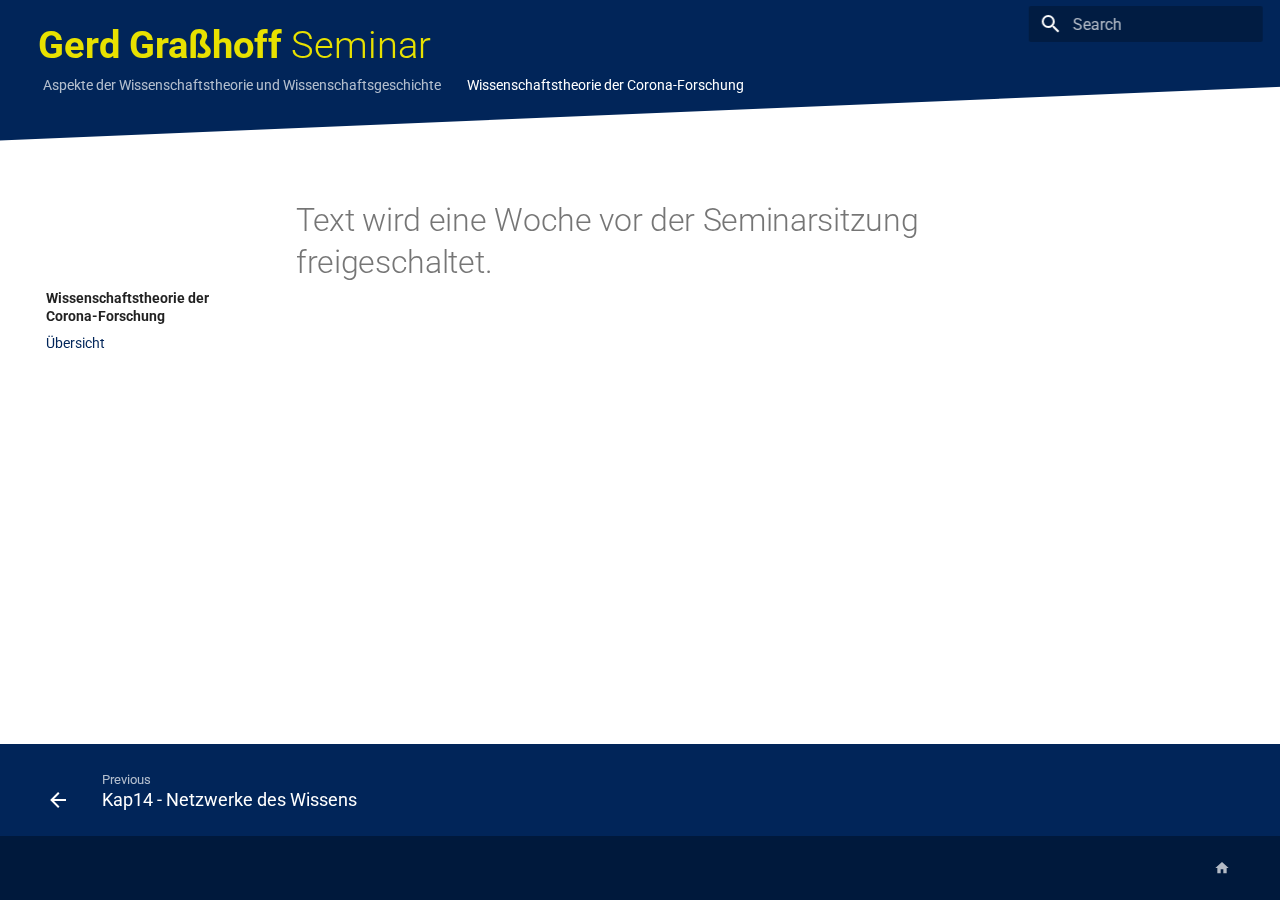
==== commit 8b0ba75f: "Deployed  with MkDocs version: 1.1.2" ====
--- a/empty/index.html
+++ b/empty/index.html
@@ -67,7 +67,7 @@
     <div data-md-component="skip">
       
         
-        <a href="#vor-dem-seminar-hinzugefugt" class="md-skip">
+        <a href="#text-wird-eine-woche-vor-der-seminarsitzung-freigeschaltet" class="md-skip">
           Skip to content
         </a>
       
@@ -557,7 +557,7 @@
               
             
             
-            <h1 id="vor-dem-seminar-hinzugefugt">vor dem seminar hinzugefügt</h1>
+            <h1 id="text-wird-eine-woche-vor-der-seminarsitzung-freigeschaltet">Text wird eine Woche vor der Seminarsitzung freigeschaltet.</h1>
             
           
               
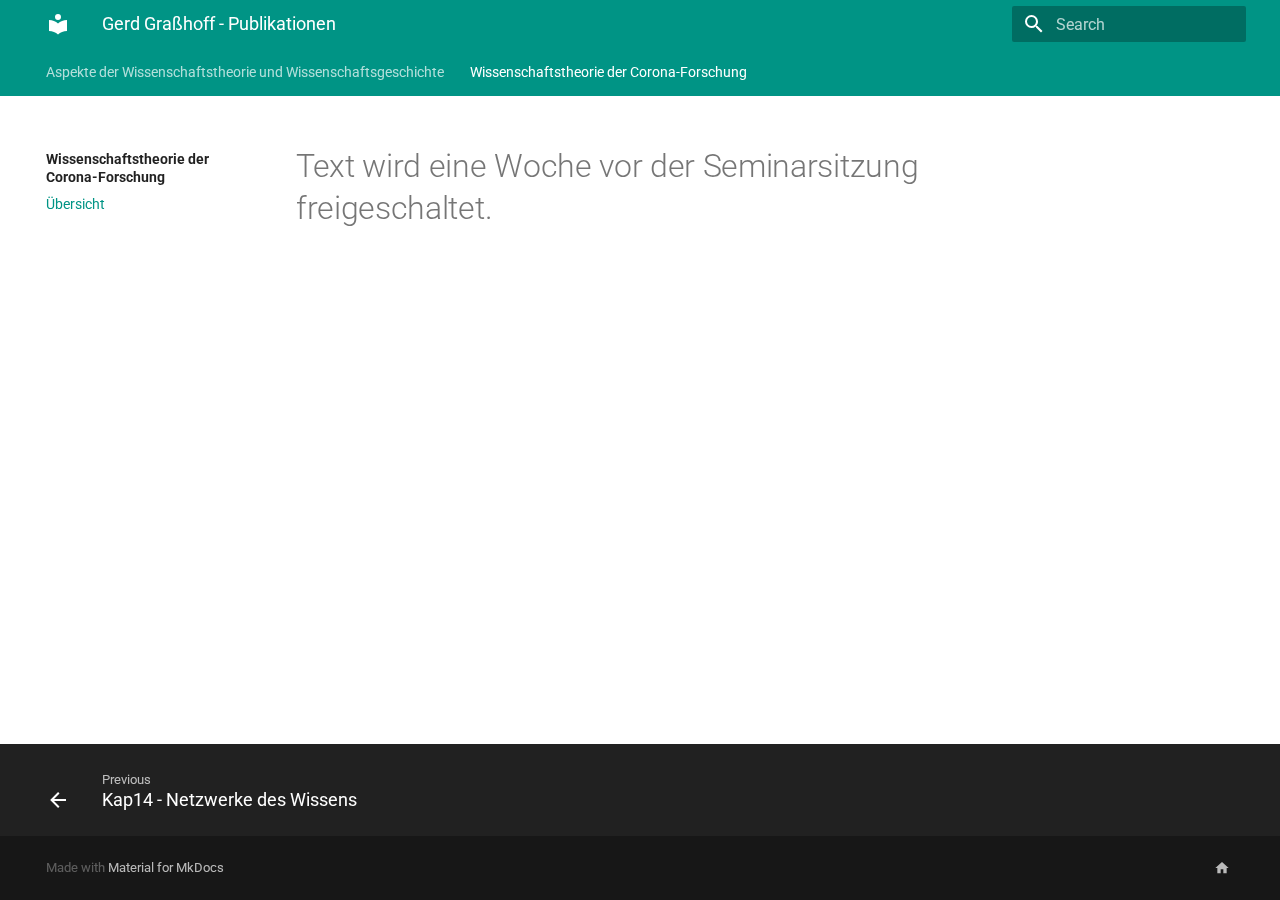
==== commit ba958c8b: "Deployed  with MkDocs version: 1.1.2" ====
--- a/empty/index.html
+++ b/empty/index.html
@@ -38,8 +38,8 @@
     
       
         <link href="https://fonts.gstatic.com" rel="preconnect" crossorigin>
-        <link rel="stylesheet" href="https://fonts.googleapis.com/css?family=Roboto:300,400,400i,700%7CRoboto+Mono&display=fallback">
-        <style>body,input{font-family:"Roboto",-apple-system,BlinkMacSystemFont,Helvetica,Arial,sans-serif}code,kbd,pre{font-family:"Roboto Mono",SFMono-Regular,Consolas,Menlo,monospace}</style>
+        <link rel="stylesheet" href="https://fonts.googleapis.com/css?family=Roboto:300,400,400i,700%7C&display=fallback">
+        <style>body,input{font-family:"Roboto",-apple-system,BlinkMacSystemFont,Helvetica,Arial,sans-serif}code,kbd,pre{font-family:"",SFMono-Regular,Consolas,Menlo,monospace}</style>
       
     
     
@@ -50,8 +50,6 @@
       
     
     
-<link rel="stylesheet" href="../stylesheets/extra.css">
-
   </head>
   
   
@@ -76,11 +74,14 @@
       
     </div>
     
-  <div id="wrap-header-nf"> 
-    <div id="slanting-edge-nf">
-      <div id="slanting-edge-content-nf">
-          <header class="md-header" data-md-component="header">
+      <header class="md-header" data-md-component="header">
   <nav class="md-header-nav md-grid" aria-label="Header">
+    <a href=".." title="Gerd Graßhoff - Publikationen" class="md-header-nav__button md-logo" aria-label="Gerd Graßhoff - Publikationen">
+      
+  
+  <svg xmlns="http://www.w3.org/2000/svg" viewBox="0 0 24 24"><path d="M12 8a3 3 0 003-3 3 3 0 00-3-3 3 3 0 00-3 3 3 3 0 003 3m0 3.54C9.64 9.35 6.5 8 3 8v11c3.5 0 6.64 1.35 9 3.54 2.36-2.19 5.5-3.54 9-3.54V8c-3.5 0-6.64 1.35-9 3.54z"/></svg>
+
+    </a>
     <label class="md-header-nav__button md-icon" for="__drawer">
       <svg xmlns="http://www.w3.org/2000/svg" viewBox="0 0 24 24"><path d="M3 6h18v2H3V6m0 5h18v2H3v-2m0 5h18v2H3v-2z"/></svg>
     </label>
@@ -88,25 +89,7 @@
       
         <div class="md-header-nav__ellipsis">
           <span class="md-header-nav__topic md-ellipsis">
-            <svg xmlns="http://www.w3.org/2000/svg" width="400"   viewBox="0 0 500 82">
-              <defs>
-                <style>
-                  .cls-1 {
-                    font-size: 48px;
-                    fill: #e8e100;
-                    font-family: Roboto;
-                    font-weight: 700;
-                  }
-
-                  .cls-2 {
-                    font-weight: 200;
-                    width: 600;
-                  }
-                </style>
-              </defs>
-              <text id="gerdgrasshoff" data-name="gerdgrasshoff" class="cls-1" x="1.609" y="44.602">Gerd Graßhoff<tspan width=500 class="cls-2"> Seminar</tspan></text>
-            </svg>
-
+            Gerd Graßhoff - Publikationen
           </span>
           <span class="md-header-nav__topic md-ellipsis">
             
@@ -149,9 +132,15 @@
     
     
   </nav>
-</header> 
-          
-            
+</header>
+    
+    <div class="md-container" data-md-component="container">
+      
+        
+      
+      
+        
+          
 
   
 
@@ -188,84 +177,24 @@
     </ul>
   </div>
 </nav>
-           
-      </div>  
-    </div>
-  </div>
-
-    <div class="md-container" data-md-component="container">
-      
-    
-  
-      
-    
-      
-
-  
-
-<nav class="md-tabs md-tabs--active" aria-label="Tabs" data-md-component="tabs">
-  <div class="md-tabs__inner md-grid">
-    <ul class="md-tabs__list">
-      
-        
-  
-  
-    <li class="md-tabs__item">
-      
-        <a href="../einleit/" class="md-tabs__link">
-          Aspekte der Wissenschaftstheorie und Wissenschaftsgeschichte
-        </a>
-      
-    </li>
-  
-
-      
-        
-  
-  
-    <li class="md-tabs__item">
-      
-        <a href="./" class="md-tabs__link md-tabs__link--active">
-          Wissenschaftstheorie der Corona-Forschung
-        </a>
-      
-    </li>
-  
-
-      
-    </ul>
-  </div>
-</nav>
-    
-  
+        
+      
       <main class="md-main" data-md-component="main">
         <div class="md-main__inner md-grid">
           
-        
-          <div class="md-sidebar md-sidebar--primary" data-md-component="navigation">
-            <div class="md-sidebar__scrollwrap">
-              <div class="md-sidebar__inner">
-                <nav class="md-nav md-nav--primary" aria-label="Navigation" data-md-level="0">
+            
+              <div class="md-sidebar md-sidebar--primary" data-md-component="navigation">
+                <div class="md-sidebar__scrollwrap">
+                  <div class="md-sidebar__inner">
+                    <nav class="md-nav md-nav--primary" aria-label="Navigation" data-md-level="0">
   <label class="md-nav__title" for="__drawer">
     <a href=".." title="Gerd Graßhoff - Publikationen" class="md-nav__button md-logo" aria-label="Gerd Graßhoff - Publikationen">
-      <svg xmlns="http://www.w3.org/2000/svg" width="160"   viewBox="0 0 500 82">
-  <defs>
-    <style>
-      .cls-1 {
-        font-size: 48px;
-        fill: #e8e100;
-        font-family: Roboto;
-        font-weight: 700;
-      }
-
-      .cls-2 {
-        font-weight: 300;
-      }
-    </style>
-  </defs>
-  <text id="NFDI_Small_Disciplines" data-name="NFDI Small Disciplines" class="cls-1" x="11.609" y="54.602">NFDI<tspan class="cls-2"> Small Disciplines</tspan></text>
-</svg>
-    </a>
+      
+  
+  <svg xmlns="http://www.w3.org/2000/svg" viewBox="0 0 24 24"><path d="M12 8a3 3 0 003-3 3 3 0 00-3-3 3 3 0 00-3 3 3 3 0 003 3m0 3.54C9.64 9.35 6.5 8 3 8v11c3.5 0 6.64 1.35 9 3.54 2.36-2.19 5.5-3.54 9-3.54V8c-3.5 0-6.64 1.35-9 3.54z"/></svg>
+
+    </a>
+    Gerd Graßhoff - Publikationen
   </label>
   
   <ul class="md-nav__list" data-md-scrollfix>
@@ -527,16 +456,15 @@
     
   </ul>
 </nav>
-
+                  </div>
+                </div>
               </div>
-            </div>
-          </div>
-        
-        
-          <div class="md-sidebar md-sidebar--secondary" data-md-component="toc">
-            <div class="md-sidebar__scrollwrap">
-              <div class="md-sidebar__inner">
-                
+            
+            
+              <div class="md-sidebar md-sidebar--secondary" data-md-component="toc">
+                <div class="md-sidebar__scrollwrap">
+                  <div class="md-sidebar__inner">
+                    
 <nav class="md-nav md-nav--secondary" aria-label="Table of contents">
   
   
@@ -544,33 +472,33 @@
   
   
 </nav>
+                  </div>
+                </div>
               </div>
-            </div>
-          </div>
-        
-      
+            
+          
           <div class="md-content">
             <article class="md-content__inner md-typeset">
               
-            
-            
+                
+                
+                  
+                
+                
+                <h1 id="text-wird-eine-woche-vor-der-seminarsitzung-freigeschaltet">Text wird eine Woche vor der Seminarsitzung freigeschaltet.</h1>
+                
               
-            
-            
-            <h1 id="text-wird-eine-woche-vor-der-seminarsitzung-freigeschaltet">Text wird eine Woche vor der Seminarsitzung freigeschaltet.</h1>
-            
-          
               
-            
-
-
-          
+                
+
+
+              
             </article>
           </div>
         </div>
       </main>
       
-  
+        
 <footer class="md-footer">
   
     <div class="md-footer-nav">
@@ -597,6 +525,11 @@
   <div class="md-footer-meta md-typeset">
     <div class="md-footer-meta__inner md-grid">
       <div class="md-footer-copyright">
+        
+        Made with
+        <a href="https://squidfunk.github.io/mkdocs-material/" target="_blank" rel="noopener">
+          Material for MkDocs
+        </a>
       </div>
       
   <div class="md-footer-social">
@@ -615,7 +548,7 @@
     </div>
   </div>
 </footer>
-
+      
     </div>
     
       <script src="../assets/javascripts/vendor.2d1db4bd.min.js"></script>
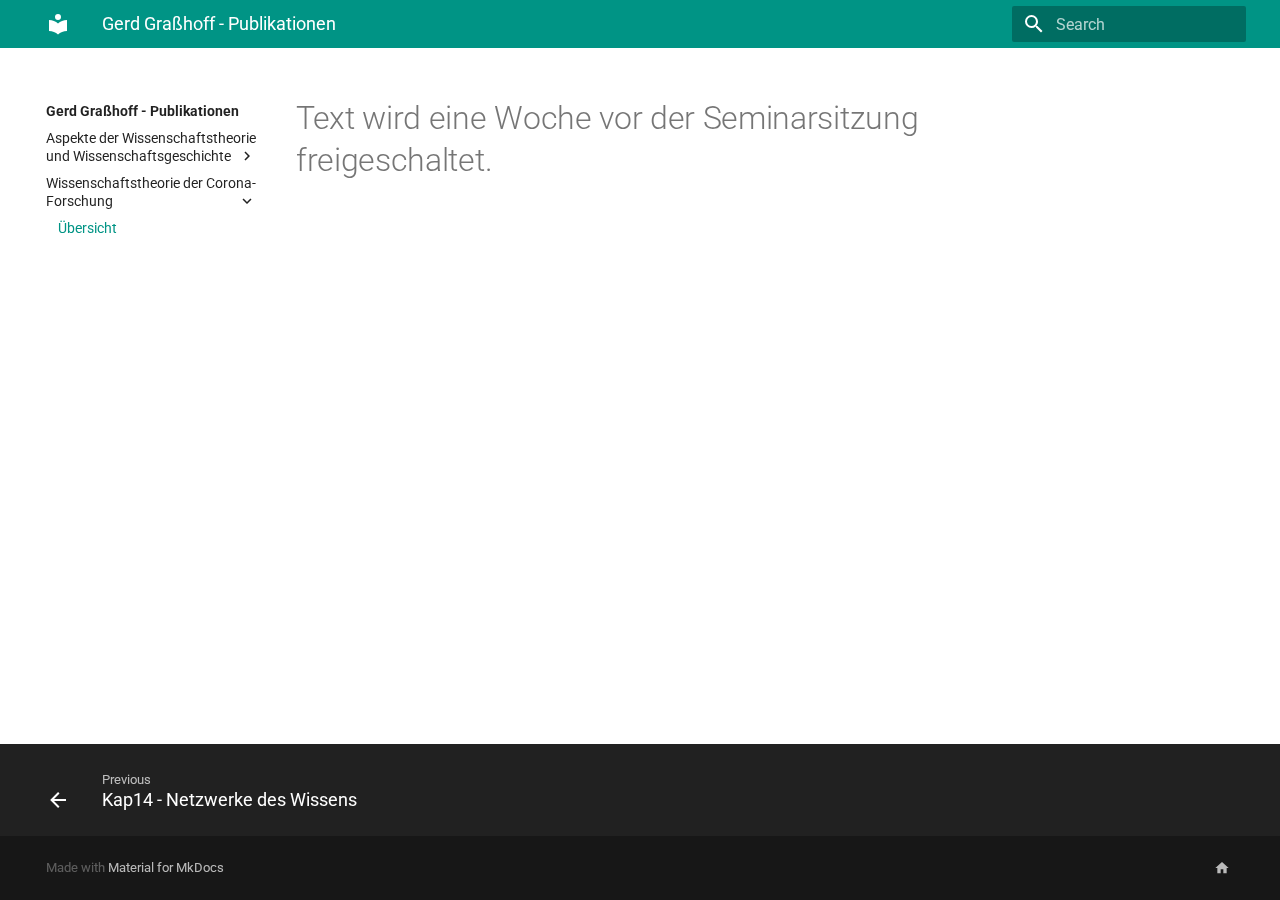
==== commit e1ab5d11: "Deployed 2615b90 with MkDocs version: 1.1.2" ====
--- a/empty/index.html
+++ b/empty/index.html
@@ -1,6 +1,3 @@
-
-
-
 
 <!doctype html>
 <html lang="en" class="no-js">
@@ -16,7 +13,7 @@
         <meta name="author" content="Gerd Graßhoff">
       
       <link rel="shortcut icon" href="../assets/images/favicon.png">
-      <meta name="generator" content="mkdocs-1.1.2, mkdocs-material-5.5.13">
+      <meta name="generator" content="mkdocs-1.1.2, mkdocs-material-6.1.2">
     
     
       
@@ -24,19 +21,21 @@
       
     
     
-      <link rel="stylesheet" href="../assets/stylesheets/main.077507d7.min.css">
-      
-        <link rel="stylesheet" href="../assets/stylesheets/palette.ff0a5ce4.min.css">
-      
-      
-        
-        
-        <meta name="theme-color" content="#009485">
-      
-    
-    
-    
-      
+      <link rel="stylesheet" href="../assets/stylesheets/main.19190aaf.min.css">
+      
+        
+        <link rel="stylesheet" href="../assets/stylesheets/palette.24b84193.min.css">
+        
+          
+          
+          <meta name="theme-color" content="#009485">
+        
+      
+    
+    
+    
+      
+        
         <link href="https://fonts.gstatic.com" rel="preconnect" crossorigin>
         <link rel="stylesheet" href="https://fonts.googleapis.com/css?family=Roboto:300,400,400i,700%7C&display=fallback">
         <style>body,input{font-family:"Roboto",-apple-system,BlinkMacSystemFont,Helvetica,Arial,sans-serif}code,kbd,pre{font-family:"",SFMono-Regular,Consolas,Menlo,monospace}</style>
@@ -56,9 +55,11 @@
     
     
     
+    
+    
     <body dir="ltr" data-md-color-scheme="netfrei" data-md-color-primary="teal" data-md-color-accent="deep-orange">
-  
-    
+      
+  
     <input class="md-toggle" data-md-toggle="drawer" type="checkbox" id="__drawer" autocomplete="off">
     <input class="md-toggle" data-md-toggle="search" type="checkbox" id="__search" autocomplete="off">
     <label class="md-overlay" for="__drawer"></label>
@@ -74,7 +75,9 @@
       
     </div>
     
-      <header class="md-header" data-md-component="header">
+      
+
+<header class="md-header" data-md-component="header">
   <nav class="md-header-nav md-grid" aria-label="Header">
     <a href=".." title="Gerd Graßhoff - Publikationen" class="md-header-nav__button md-logo" aria-label="Gerd Graßhoff - Publikationen">
       
@@ -136,47 +139,7 @@
     
     <div class="md-container" data-md-component="container">
       
-        
-      
-      
-        
-          
-
-  
-
-<nav class="md-tabs md-tabs--active" aria-label="Tabs" data-md-component="tabs">
-  <div class="md-tabs__inner md-grid">
-    <ul class="md-tabs__list">
-      
-        
-  
-  
-    <li class="md-tabs__item">
-      
-        <a href="../einleit/" class="md-tabs__link">
-          Aspekte der Wissenschaftstheorie und Wissenschaftsgeschichte
-        </a>
-      
-    </li>
-  
-
-      
-        
-  
-  
-    <li class="md-tabs__item">
-      
-        <a href="./" class="md-tabs__link md-tabs__link--active">
-          Wissenschaftstheorie der Corona-Forschung
-        </a>
-      
-    </li>
-  
-
-      
-    </ul>
-  </div>
-</nav>
+      
         
       
       <main class="md-main" data-md-component="main">
@@ -186,7 +149,9 @@
               <div class="md-sidebar md-sidebar--primary" data-md-component="navigation">
                 <div class="md-sidebar__scrollwrap">
                   <div class="md-sidebar__inner">
-                    <nav class="md-nav md-nav--primary" aria-label="Navigation" data-md-level="0">
+                    
+
+<nav class="md-nav md-nav--primary" aria-label="Navigation" data-md-level="0">
   <label class="md-nav__title" for="__drawer">
     <a href=".." title="Gerd Graßhoff - Publikationen" class="md-nav__button md-logo" aria-label="Gerd Graßhoff - Publikationen">
       
@@ -226,7 +191,7 @@
 
 
   <li class="md-nav__item">
-    <a href="../einleit/" title="Einleitung" class="md-nav__link">
+    <a href="../einleit/" class="md-nav__link">
       Einleitung
     </a>
   </li>
@@ -238,7 +203,7 @@
 
 
   <li class="md-nav__item">
-    <a href="../Aspekte/kap1/" title="Kap1 - Wissen - Wissenschaft" class="md-nav__link">
+    <a href="../Aspekte/kap1/" class="md-nav__link">
       Kap1 - Wissen - Wissenschaft
     </a>
   </li>
@@ -250,7 +215,7 @@
 
 
   <li class="md-nav__item">
-    <a href="./" title="Kap2 - Beweise" class="md-nav__link">
+    <a href="./" class="md-nav__link">
       Kap2 - Beweise
     </a>
   </li>
@@ -262,7 +227,7 @@
 
 
   <li class="md-nav__item">
-    <a href="./" title="Kap3 - Modelle" class="md-nav__link">
+    <a href="./" class="md-nav__link">
       Kap3 - Modelle
     </a>
   </li>
@@ -274,7 +239,7 @@
 
 
   <li class="md-nav__item">
-    <a href="./" title="Kap4 - Modelle und Erfahrung" class="md-nav__link">
+    <a href="./" class="md-nav__link">
       Kap4 - Modelle und Erfahrung
     </a>
   </li>
@@ -286,7 +251,7 @@
 
 
   <li class="md-nav__item">
-    <a href="./" title="Kap5 - Experiment" class="md-nav__link">
+    <a href="./" class="md-nav__link">
       Kap5 - Experiment
     </a>
   </li>
@@ -298,7 +263,7 @@
 
 
   <li class="md-nav__item">
-    <a href="./" title="Kap6 - Theorie" class="md-nav__link">
+    <a href="./" class="md-nav__link">
       Kap6 - Theorie
     </a>
   </li>
@@ -310,7 +275,7 @@
 
 
   <li class="md-nav__item">
-    <a href="./" title="Kap7 - Kausalität" class="md-nav__link">
+    <a href="./" class="md-nav__link">
       Kap7 - Kausalität
     </a>
   </li>
@@ -322,7 +287,7 @@
 
 
   <li class="md-nav__item">
-    <a href="./" title="Kap8 - Kausales Schliessen" class="md-nav__link">
+    <a href="./" class="md-nav__link">
       Kap8 - Kausales Schliessen
     </a>
   </li>
@@ -334,7 +299,7 @@
 
 
   <li class="md-nav__item">
-    <a href="./" title="Kap9 - Hypothesenbewertung" class="md-nav__link">
+    <a href="./" class="md-nav__link">
       Kap9 - Hypothesenbewertung
     </a>
   </li>
@@ -346,7 +311,7 @@
 
 
   <li class="md-nav__item">
-    <a href="./" title="Kap10 - Theoriendynamik" class="md-nav__link">
+    <a href="./" class="md-nav__link">
       Kap10 - Theoriendynamik
     </a>
   </li>
@@ -358,7 +323,7 @@
 
 
   <li class="md-nav__item">
-    <a href="./" title="Kap11 - Repräsentationsmittel" class="md-nav__link">
+    <a href="./" class="md-nav__link">
       Kap11 - Repräsentationsmittel
     </a>
   </li>
@@ -370,7 +335,7 @@
 
 
   <li class="md-nav__item">
-    <a href="./" title="Kap12 - Soziale Epistemologie" class="md-nav__link">
+    <a href="./" class="md-nav__link">
       Kap12 - Soziale Epistemologie
     </a>
   </li>
@@ -382,7 +347,7 @@
 
 
   <li class="md-nav__item">
-    <a href="./" title="Kap13 - Epistemische Systeme" class="md-nav__link">
+    <a href="./" class="md-nav__link">
       Kap13 - Epistemische Systeme
     </a>
   </li>
@@ -394,7 +359,7 @@
 
 
   <li class="md-nav__item">
-    <a href="./" title="Kap14 - Netzwerke des Wissens" class="md-nav__link">
+    <a href="./" class="md-nav__link">
       Kap14 - Netzwerke des Wissens
     </a>
   </li>
@@ -442,7 +407,7 @@
       
     
     
-    <a href="./" title="Übersicht" class="md-nav__link md-nav__link--active">
+    <a href="./" class="md-nav__link md-nav__link--active">
       Übersicht
     </a>
     
@@ -482,9 +447,6 @@
               
                 
                 
-                  
-                
-                
                 <h1 id="text-wird-eine-woche-vor-der-seminarsitzung-freigeschaltet">Text wird eine Woche vor der Seminarsitzung freigeschaltet.</h1>
                 
               
@@ -504,7 +466,7 @@
     <div class="md-footer-nav">
       <nav class="md-footer-nav__inner md-grid" aria-label="Footer">
         
-          <a href="./" title="Kap14 - Netzwerke des Wissens" class="md-footer-nav__link md-footer-nav__link--prev" rel="prev">
+          <a href="./" class="md-footer-nav__link md-footer-nav__link--prev" rel="prev">
             <div class="md-footer-nav__button md-icon">
               <svg xmlns="http://www.w3.org/2000/svg" viewBox="0 0 24 24"><path d="M20 11v2H8l5.5 5.5-1.42 1.42L4.16 12l7.92-7.92L13.5 5.5 8 11h12z"/></svg>
             </div>
@@ -551,15 +513,15 @@
       
     </div>
     
-      <script src="../assets/javascripts/vendor.2d1db4bd.min.js"></script>
-      <script src="../assets/javascripts/bundle.6627ddf3.min.js"></script><script id="__lang" type="application/json">{"clipboard.copy": "Copy to clipboard", "clipboard.copied": "Copied to clipboard", "search.config.lang": "en", "search.config.pipeline": "trimmer, stopWordFilter", "search.config.separator": "[\\s\\-]+", "search.result.placeholder": "Type to start searching", "search.result.none": "No matching documents", "search.result.one": "1 matching document", "search.result.other": "# matching documents"}</script>
+      <script src="../assets/javascripts/vendor.7e0ee788.min.js"></script>
+      <script src="../assets/javascripts/bundle.c1ccee15.min.js"></script><script id="__lang" type="application/json">{"clipboard.copy": "Copy to clipboard", "clipboard.copied": "Copied to clipboard", "search.config.lang": "en", "search.config.pipeline": "trimmer, stopWordFilter", "search.config.separator": "[\\s\\-]+", "search.placeholder": "Search", "search.result.placeholder": "Type to start searching", "search.result.none": "No matching documents", "search.result.one": "1 matching document", "search.result.other": "# matching documents", "search.result.more.one": "1 more on this page", "search.result.more.other": "# more on this page", "search.result.term.missing": "Missing"}</script>
       
       <script>
         app = initialize({
           base: "..",
           features: {'tabs': True},
           search: Object.assign({
-            worker: "../assets/javascripts/worker/search.5eca75d3.min.js"
+            worker: "../assets/javascripts/worker/search.4ac00218.min.js"
           }, typeof search !== "undefined" && search)
         })
       </script>
--- a/assets/stylesheets/main.19190aaf.min.css
+++ b/assets/stylesheets/main.19190aaf.min.css
@@ -0,0 +1,3 @@
+html{box-sizing:border-box;-webkit-text-size-adjust:none;-moz-text-size-adjust:none;-ms-text-size-adjust:none;text-size-adjust:none}*,*::before,*::after{box-sizing:inherit}body{margin:0}hr{box-sizing:content-box;overflow:visible}a,button,label,input{-webkit-tap-highlight-color:transparent}a{color:inherit;text-decoration:none}small{font-size:80%}sub,sup{line-height:1em}img{border-style:none}table{border-collapse:separate;border-spacing:0}td,th{font-weight:normal;vertical-align:top}button{margin:0;padding:0;font-size:inherit;background:transparent;border:0}input{border:0;outline:none}:root{--md-default-fg-color: hsla(0, 0%, 0%, 0.87);--md-default-fg-color--light: hsla(0, 0%, 0%, 0.54);--md-default-fg-color--lighter: hsla(0, 0%, 0%, 0.32);--md-default-fg-color--lightest: hsla(0, 0%, 0%, 0.07);--md-default-bg-color: hsla(0, 0%, 100%, 1);--md-default-bg-color--light: hsla(0, 0%, 100%, 0.7);--md-default-bg-color--lighter: hsla(0, 0%, 100%, 0.3);--md-default-bg-color--lightest: hsla(0, 0%, 100%, 0.12);--md-primary-fg-color: hsla(231, 48%, 48%, 1);--md-primary-fg-color--light: hsla(230, 44%, 64%, 1);--md-primary-fg-color--dark: hsla(232, 54%, 41%, 1);--md-primary-bg-color: hsla(0, 0%, 100%, 1);--md-primary-bg-color--light: hsla(0, 0%, 100%, 0.7);--md-accent-fg-color: hsla(231, 99%, 66%, 1);--md-accent-fg-color--transparent: hsla(231, 99%, 66%, 0.1);--md-accent-bg-color: hsla(0, 0%, 100%, 1);--md-accent-bg-color--light: hsla(0, 0%, 100%, 0.7)}:root>*{--md-code-fg-color: hsla(200, 18%, 26%, 1);--md-code-bg-color: hsla(0, 0%, 96%, 1);--md-code-hl-color: hsla(60, 100%, 50%, 0.5);--md-code-hl-number-color: hsla(0, 67%, 50%, 1);--md-code-hl-special-color: hsla(340, 83%, 47%, 1);--md-code-hl-function-color: hsla(291, 45%, 50%, 1);--md-code-hl-constant-color: hsla(250, 63%, 60%, 1);--md-code-hl-keyword-color: hsla(219, 54%, 51%, 1);--md-code-hl-string-color: hsla(150, 63%, 30%, 1);--md-code-hl-name-color: var(--md-code-fg-color);--md-code-hl-operator-color: var(--md-default-fg-color--light);--md-code-hl-punctuation-color: var(--md-default-fg-color--light);--md-code-hl-comment-color: var(--md-default-fg-color--light);--md-code-hl-generic-color: var(--md-default-fg-color--light);--md-code-hl-variable-color: var(--md-default-fg-color--light);--md-typeset-color: var(--md-default-fg-color);--md-typeset-a-color: var(--md-primary-fg-color);--md-typeset-mark-color: hsla(60, 100%, 50%, 0.5);--md-typeset-del-color: hsla(6, 90%, 60%, 0.15);--md-typeset-ins-color: hsla(150, 90%, 44%, 0.15);--md-typeset-kbd-color: hsla(0, 0%, 98%, 1);--md-typeset-kbd-accent-color: hsla(0, 100%, 100%, 1);--md-typeset-kbd-border-color: hsla(0, 0%, 72%, 1);--md-admonition-fg-color: var(--md-default-fg-color);--md-admonition-bg-color: var(--md-default-bg-color);--md-footer-fg-color: hsla(0, 0%, 100%, 1);--md-footer-fg-color--light: hsla(0, 0%, 100%, 0.7);--md-footer-fg-color--lighter: hsla(0, 0%, 100%, 0.3);--md-footer-bg-color: hsla(0, 0%, 0%, 0.87);--md-footer-bg-color--dark: hsla(0, 0%, 0%, 0.32)}.md-icon svg{display:block;width:1.2rem;height:1.2rem;margin:0 auto;fill:currentColor}body{-webkit-font-smoothing:antialiased;-moz-osx-font-smoothing:grayscale}body,input{color:var(--md-typeset-color);font-feature-settings:"kern","liga";font-family:-apple-system,BlinkMacSystemFont,Helvetica,Arial,sans-serif}code,pre,kbd{color:var(--md-typeset-color);font-feature-settings:"kern";font-family:SFMono-Regular,Consolas,Menlo,monospace}:root{--md-typeset-table--ascending: url("data:image/svg+xml;charset=utf-8,<?xml version='1.0' encoding='UTF-8'?><!DOCTYPE svg PUBLIC '-//W3C//DTD SVG 1.1//EN' 'http://www.w3.org/Graphics/SVG/1.1/DTD/svg11.dtd'><svg xmlns='http://www.w3.org/2000/svg' xmlns:xlink='http://www.w3.org/1999/xlink' version='1.1' id='mdi-arrow-down' width='24' height='24' viewBox='0 0 24 24'><path d='M11,4H13V16L18.5,10.5L19.92,11.92L12,19.84L4.08,11.92L5.5,10.5L11,16V4Z'/></svg>");--md-typeset-table--descending: url("data:image/svg+xml;charset=utf-8,<?xml version='1.0' encoding='UTF-8'?><!DOCTYPE svg PUBLIC '-//W3C//DTD SVG 1.1//EN' 'http://www.w3.org/Graphics/SVG/1.1/DTD/svg11.dtd'><svg xmlns='http://www.w3.org/2000/svg' xmlns:xlink='http://www.w3.org/1999/xlink' version='1.1' id='mdi-arrow-up' width='24' height='24' viewBox='0 0 24 24'><path d='M13,20H11V8L5.5,13.5L4.08,12.08L12,4.16L19.92,12.08L18.5,13.5L13,8V20Z'/></svg>")}.md-typeset{font-size:.8rem;line-height:1.6;-webkit-print-color-adjust:exact;color-adjust:exact}@media print{.md-typeset{font-size:.68rem}}.md-typeset p,.md-typeset ul,.md-typeset ol,.md-typeset blockquote{margin:1em 0}.md-typeset h1{margin:0 0 1.25em;color:var(--md-default-fg-color--light);font-weight:300;font-size:2em;line-height:1.3;letter-spacing:-0.01em}.md-typeset h2{margin:1.6em 0 .64em;font-weight:300;font-size:1.5625em;line-height:1.4;letter-spacing:-0.01em}.md-typeset h3{margin:1.6em 0 .8em;font-weight:400;font-size:1.25em;line-height:1.5;letter-spacing:-0.01em}.md-typeset h2+h3{margin-top:.8em}.md-typeset h4{margin:1em 0;font-weight:700;letter-spacing:-0.01em}.md-typeset h5,.md-typeset h6{margin:1.25em 0;color:var(--md-default-fg-color--light);font-weight:700;font-size:.8em;letter-spacing:-0.01em}.md-typeset h5{text-transform:uppercase}.md-typeset hr{margin:1.5em 0;border-bottom:.05rem dotted var(--md-default-fg-color--lighter)}.md-typeset a{color:var(--md-typeset-a-color);word-break:break-word}.md-typeset a,.md-typeset a::before{transition:color 125ms}.md-typeset a:focus,.md-typeset a:hover{color:var(--md-accent-fg-color)}.md-typeset code,.md-typeset pre,.md-typeset kbd{color:var(--md-code-fg-color);direction:ltr}@media print{.md-typeset code,.md-typeset pre,.md-typeset kbd{white-space:pre-wrap}}.md-typeset code{padding:0 .2941176471em;font-size:.85em;word-break:break-word;background-color:var(--md-code-bg-color);border-radius:.1rem;-webkit-box-decoration-break:clone;box-decoration-break:clone}.md-typeset h1 code,.md-typeset h2 code,.md-typeset h3 code,.md-typeset h4 code,.md-typeset h5 code,.md-typeset h6 code{margin:initial;padding:initial;background-color:transparent;box-shadow:none}.md-typeset a>code{color:currentColor}.md-typeset pre{position:relative;margin:1em 0;line-height:1.4}.md-typeset pre>code{display:block;margin:0;padding:.7720588235em 1.1764705882em;overflow:auto;word-break:normal;box-shadow:none;-webkit-box-decoration-break:slice;box-decoration-break:slice;touch-action:auto;scrollbar-width:thin;scrollbar-color:var(--md-default-fg-color--lighter) transparent}.md-typeset pre>code:hover{scrollbar-color:var(--md-accent-fg-color) transparent}.md-typeset pre>code::-webkit-scrollbar{width:.2rem;height:.2rem}.md-typeset pre>code::-webkit-scrollbar-thumb{background-color:var(--md-default-fg-color--lighter)}.md-typeset pre>code::-webkit-scrollbar-thumb:hover{background-color:var(--md-accent-fg-color)}@media screen and (max-width: 44.9375em){.md-typeset>pre{margin:1em -0.8rem}.md-typeset>pre code{border-radius:0}}.md-typeset kbd{display:inline-block;padding:0 .6666666667em;color:var(--md-default-fg-color);font-size:.75em;vertical-align:text-top;word-break:break-word;background-color:var(--md-typeset-kbd-color);border-radius:.1rem;box-shadow:0 .1rem 0 .05rem var(--md-typeset-kbd-border-color),0 .1rem 0 var(--md-typeset-kbd-border-color),0 -0.1rem .2rem var(--md-typeset-kbd-accent-color) inset}.md-typeset mark{color:inherit;word-break:break-word;background-color:var(--md-typeset-mark-color);-webkit-box-decoration-break:clone;box-decoration-break:clone}.md-typeset abbr{text-decoration:none;border-bottom:.05rem dotted var(--md-default-fg-color--light);cursor:help}@media(hover: none){.md-typeset abbr{position:relative}.md-typeset abbr[title]:focus::after,.md-typeset abbr[title]:hover::after{box-shadow:0 2px 2px 0 rgba(0,0,0,.14),0 1px 5px 0 rgba(0,0,0,.12),0 3px 1px -2px rgba(0,0,0,.2);position:absolute;left:0;display:inline-block;width:auto;min-width:-webkit-max-content;min-width:-moz-max-content;min-width:max-content;max-width:80%;margin-top:2em;padding:.2rem .3rem;color:var(--md-default-bg-color);font-size:.7rem;background:var(--md-default-fg-color);border-radius:.1rem;content:attr(title)}}.md-typeset small{opacity:.75}.md-typeset sup,.md-typeset sub{margin-left:.078125em}[dir=rtl] .md-typeset sup,[dir=rtl] .md-typeset sub{margin-right:.078125em;margin-left:initial}.md-typeset blockquote{padding-left:.6rem;color:var(--md-default-fg-color--light);border-left:.2rem solid var(--md-default-fg-color--lighter)}[dir=rtl] .md-typeset blockquote{padding-right:.6rem;padding-left:initial;border-right:.2rem solid var(--md-default-fg-color--lighter);border-left:initial}.md-typeset ul{list-style-type:disc}.md-typeset ul,.md-typeset ol{margin-left:.625em;padding:0}[dir=rtl] .md-typeset ul,[dir=rtl] .md-typeset ol{margin-right:.625em;margin-left:initial}.md-typeset ul ol,.md-typeset ol ol{list-style-type:lower-alpha}.md-typeset ul ol ol,.md-typeset ol ol ol{list-style-type:lower-roman}.md-typeset ul li,.md-typeset ol li{margin-bottom:.5em;margin-left:1.25em}[dir=rtl] .md-typeset ul li,[dir=rtl] .md-typeset ol li{margin-right:1.25em;margin-left:initial}.md-typeset ul li p,.md-typeset ul li blockquote,.md-typeset ol li p,.md-typeset ol li blockquote{margin:.5em 0}.md-typeset ul li:last-child,.md-typeset ol li:last-child{margin-bottom:0}.md-typeset ul li ul,.md-typeset ul li ol,.md-typeset ol li ul,.md-typeset ol li ol{margin:.5em 0 .5em .625em}[dir=rtl] .md-typeset ul li ul,[dir=rtl] .md-typeset ul li ol,[dir=rtl] .md-typeset ol li ul,[dir=rtl] .md-typeset ol li ol{margin-right:.625em;margin-left:initial}.md-typeset dd{margin:1em 0 1.5em 1.875em}[dir=rtl] .md-typeset dd{margin-right:1.875em;margin-left:initial}.md-typeset img,.md-typeset svg{max-width:100%;height:auto}.md-typeset img[align=left],.md-typeset svg[align=left]{margin:1em;margin-left:0}.md-typeset img[align=right],.md-typeset svg[align=right]{margin:1em;margin-right:0}.md-typeset img[align]:only-child,.md-typeset svg[align]:only-child{margin-top:0}.md-typeset figure{width:-webkit-fit-content;width:-moz-fit-content;width:fit-content;max-width:100%;margin:0 auto;text-align:center}.md-typeset figcaption{max-width:24rem;margin:.5em auto 2em;font-style:italic}.md-typeset iframe{max-width:100%}.md-typeset table:not([class]){display:inline-block;max-width:100%;overflow:auto;font-size:.64rem;background:var(--md-default-bg-color);border-radius:.1rem;box-shadow:0 .2rem .5rem rgba(0,0,0,.05),0 0 .05rem rgba(0,0,0,.1);touch-action:auto}@media print{.md-typeset table:not([class]){display:table}}.md-typeset table:not([class])+*{margin-top:1.5em}.md-typeset table:not([class]) th>*:first-child,.md-typeset table:not([class]) td>*:first-child{margin-top:0}.md-typeset table:not([class]) th>*:last-child,.md-typeset table:not([class]) td>*:last-child{margin-bottom:0}.md-typeset table:not([class]) th:not([align]),.md-typeset table:not([class]) td:not([align]){text-align:left}[dir=rtl] .md-typeset table:not([class]) th:not([align]),[dir=rtl] .md-typeset table:not([class]) td:not([align]){text-align:right}.md-typeset table:not([class]) th{min-width:5rem;padding:.9375em 1.25em;color:var(--md-default-bg-color);vertical-align:top;background-color:var(--md-default-fg-color--light)}.md-typeset table:not([class]) th a{color:inherit}.md-typeset table:not([class]) td{padding:.9375em 1.25em;vertical-align:top;border-top:.05rem solid var(--md-default-fg-color--lightest)}.md-typeset table:not([class]) tr{transition:background-color 125ms}.md-typeset table:not([class]) tr:hover{background-color:rgba(0,0,0,.035);box-shadow:0 .05rem 0 var(--md-default-bg-color) inset}.md-typeset table:not([class]) tr:first-child td{border-top:0}.md-typeset table:not([class]) a{word-break:normal}.md-typeset table th[role=columnheader]{cursor:pointer}.md-typeset table th[role=columnheader]::after{display:inline-block;width:1.2em;height:1.2em;margin-left:.5em;vertical-align:sub;-webkit-mask-repeat:no-repeat;mask-repeat:no-repeat;-webkit-mask-size:contain;mask-size:contain;content:" "}.md-typeset table th[role=columnheader][aria-sort=ascending]::after{background-color:currentColor;-webkit-mask-image:var(--md-typeset-table--ascending);mask-image:var(--md-typeset-table--ascending)}.md-typeset table th[role=columnheader][aria-sort=descending]::after{background-color:currentColor;-webkit-mask-image:var(--md-typeset-table--descending);mask-image:var(--md-typeset-table--descending)}.md-typeset__scrollwrap{margin:1em -0.8rem;overflow-x:auto;touch-action:auto}.md-typeset__table{display:inline-block;margin-bottom:.5em;padding:0 .8rem}@media print{.md-typeset__table{display:block}}html .md-typeset__table table{display:table;width:100%;margin:0;overflow:hidden}html{height:100%;overflow-x:hidden;font-size:125%}@media screen and (min-width: 100em){html{font-size:137.5%}}@media screen and (min-width: 125em){html{font-size:150%}}body{position:relative;display:flex;flex-direction:column;width:100%;min-height:100%;font-size:.5rem;background-color:var(--md-default-bg-color)}@media screen and (max-width: 59.9375em){body[data-md-state=lock]{position:fixed}}@media print{body{display:block}}hr{display:block;height:.05rem;padding:0;border:0}.md-grid{max-width:61rem;margin-right:auto;margin-left:auto}.md-container{display:flex;flex-direction:column;flex-grow:1}@media print{.md-container{display:block}}.md-main{flex-grow:1}.md-main__inner{display:flex;height:100%;margin-top:1.5rem}.md-ellipsis{display:block;overflow:hidden;white-space:nowrap;text-overflow:ellipsis}.md-toggle{display:none}.md-overlay{position:fixed;top:0;z-index:3;width:0;height:0;background-color:rgba(0,0,0,.54);opacity:0;transition:width 0ms 250ms,height 0ms 250ms,opacity 250ms}@media screen and (max-width: 76.1875em){[data-md-toggle=drawer]:checked~.md-overlay{width:100%;height:100%;opacity:1;transition:width 0ms,height 0ms,opacity 250ms}}.md-skip{position:fixed;z-index:-1;margin:.5rem;padding:.3rem .5rem;color:var(--md-default-bg-color);font-size:.64rem;background-color:var(--md-default-fg-color);border-radius:.1rem;transform:translateY(0.4rem);opacity:0}.md-skip:focus{z-index:10;transform:translateY(0);opacity:1;transition:transform 250ms cubic-bezier(0.4, 0, 0.2, 1),opacity 175ms 75ms}@page{margin:25mm}.md-announce{overflow:auto;background-color:var(--md-footer-bg-color)}.md-announce__inner{margin:.6rem auto;padding:0 .8rem;color:var(--md-footer-fg-color);font-size:.7rem}@media print{.md-announce{display:none}}.md-typeset .md-button{display:inline-block;padding:.625em 2em;color:var(--md-primary-fg-color);font-weight:700;border:.1rem solid currentColor;border-radius:.1rem;transition:color 125ms,background-color 125ms,border-color 125ms}.md-typeset .md-button--primary{color:var(--md-primary-bg-color);background-color:var(--md-primary-fg-color);border-color:var(--md-primary-fg-color)}.md-typeset .md-button:focus,.md-typeset .md-button:hover{color:var(--md-accent-bg-color);background-color:var(--md-accent-fg-color);border-color:var(--md-accent-fg-color)}:root{--md-clipboard-icon: url("data:image/svg+xml;charset=utf-8,<?xml version='1.0' encoding='UTF-8'?><!DOCTYPE svg PUBLIC '-//W3C//DTD SVG 1.1//EN' 'http://www.w3.org/Graphics/SVG/1.1/DTD/svg11.dtd'><svg xmlns='http://www.w3.org/2000/svg' xmlns:xlink='http://www.w3.org/1999/xlink' version='1.1' id='mdi-content-copy' width='24' height='24' viewBox='0 0 24 24'><path d='M19,21H8V7H19M19,5H8A2,2 0 0,0 6,7V21A2,2 0 0,0 8,23H19A2,2 0 0,0 21,21V7A2,2 0 0,0 19,5M16,1H4A2,2 0 0,0 2,3V17H4V3H16V1Z'/></svg>")}.md-clipboard{position:absolute;top:.5em;right:.5em;z-index:1;width:1.5em;height:1.5em;color:var(--md-default-fg-color--lightest);border-radius:.1rem;cursor:pointer;transition:color 125ms}@media print{.md-clipboard{display:none}}.md-clipboard::after{display:block;width:1.125em;height:1.125em;margin:0 auto;background-color:currentColor;-webkit-mask-image:var(--md-clipboard-icon);mask-image:var(--md-clipboard-icon);-webkit-mask-repeat:no-repeat;mask-repeat:no-repeat;-webkit-mask-size:contain;mask-size:contain;content:""}pre:hover .md-clipboard{color:var(--md-default-fg-color--light)}pre .md-clipboard:focus,pre .md-clipboard:hover{color:var(--md-accent-fg-color)}.md-content{flex:1;max-width:100%}@media screen and (min-width: 60em)and (max-width: 76.1875em){.md-content{max-width:calc(100% - 12.1rem)}}@media screen and (min-width: 76.25em){.md-content{max-width:calc(100% - 12.1rem * 2)}}.md-content__inner{margin:0 .8rem 1.2rem;padding-top:.6rem}@media screen and (min-width: 76.25em){.md-content__inner{margin-right:1.2rem;margin-left:1.2rem}}.md-content__inner::before{display:block;height:.4rem;content:""}.md-content__inner>:last-child{margin-bottom:0}.md-content__button{float:right;margin:.4rem 0;margin-left:.4rem;padding:0}[dir=rtl] .md-content__button{float:left;margin-right:.4rem;margin-left:initial}[dir=rtl] .md-content__button svg{transform:scaleX(-1)}.md-typeset .md-content__button{color:var(--md-default-fg-color--lighter)}.md-content__button svg{display:inline;vertical-align:top}@media print{.md-content__button{display:none}}.md-dialog{box-shadow:0 2px 2px 0 rgba(0,0,0,.14),0 1px 5px 0 rgba(0,0,0,.12),0 3px 1px -2px rgba(0,0,0,.2);position:fixed;right:.8rem;bottom:.8rem;left:initial;z-index:2;display:block;min-width:11.1rem;padding:.4rem .6rem;color:var(--md-default-bg-color);font-size:.7rem;background:var(--md-default-fg-color);border:none;border-radius:.1rem;transform:translateY(100%);opacity:0;transition:transform 0ms 400ms,opacity 400ms}[dir=rtl] .md-dialog{right:initial;left:.8rem}.md-dialog[data-md-state=open]{transform:translateY(0);opacity:1;transition:transform 400ms cubic-bezier(0.075, 0.85, 0.175, 1),opacity 400ms}@media print{.md-dialog{display:none}}.md-header{position:-webkit-sticky;position:sticky;top:0;right:0;left:0;z-index:2;height:2.4rem;color:var(--md-primary-bg-color);background-color:var(--md-primary-fg-color);box-shadow:0 0 .2rem rgba(0,0,0,0),0 .2rem .4rem rgba(0,0,0,0);transition:color 250ms,background-color 250ms}.no-js .md-header{box-shadow:none;transition:none}.md-header[data-md-state=shadow]{box-shadow:0 0 .2rem rgba(0,0,0,.1),0 .2rem .4rem rgba(0,0,0,.2);transition:color 250ms,background-color 250ms,box-shadow 250ms}@media print{.md-header{display:none}}.md-header-nav{display:flex;padding:0 .2rem}.md-header-nav__button{position:relative;z-index:1;display:block;margin:.2rem;padding:.4rem;cursor:pointer;transition:opacity 250ms}[dir=rtl] .md-header-nav__button svg{transform:scaleX(-1)}.md-header-nav__button:focus,.md-header-nav__button:hover{opacity:.7}.md-header-nav__button.md-logo{margin:.2rem;padding:.4rem}.md-header-nav__button.md-logo img,.md-header-nav__button.md-logo svg{display:block;width:1.2rem;height:1.2rem;fill:currentColor}.no-js .md-header-nav__button[for=__search]{display:none}@media screen and (min-width: 60em){.md-header-nav__button[for=__search]{display:none}}@media screen and (max-width: 76.1875em){.md-header-nav__button.md-logo{display:none}}@media screen and (min-width: 76.25em){.md-header-nav__button[for=__drawer]{display:none}}.md-header-nav__topic{position:absolute;width:100%;transition:transform 400ms cubic-bezier(0.1, 0.7, 0.1, 1),opacity 150ms}.md-header-nav__topic+.md-header-nav__topic{z-index:-1;transform:translateX(1.25rem);opacity:0;transition:transform 400ms cubic-bezier(1, 0.7, 0.1, 0.1),opacity 150ms;pointer-events:none}[dir=rtl] .md-header-nav__topic+.md-header-nav__topic{transform:translateX(-1.25rem)}.no-js .md-header-nav__topic{position:initial}.no-js .md-header-nav__topic+.md-header-nav__topic{display:none}.md-header-nav__title{flex-grow:1;padding:0 1rem;font-size:.9rem;line-height:2.4rem}.md-header-nav__title[data-md-state=active] .md-header-nav__topic{z-index:-1;transform:translateX(-1.25rem);opacity:0;transition:transform 400ms cubic-bezier(1, 0.7, 0.1, 0.1),opacity 150ms;pointer-events:none}[dir=rtl] .md-header-nav__title[data-md-state=active] .md-header-nav__topic{transform:translateX(1.25rem)}.md-header-nav__title[data-md-state=active] .md-header-nav__topic+.md-header-nav__topic{z-index:0;transform:translateX(0);opacity:1;transition:transform 400ms cubic-bezier(0.1, 0.7, 0.1, 1),opacity 150ms;pointer-events:initial}.md-header-nav__title>.md-header-nav__ellipsis{position:relative;width:100%;height:100%}.md-header-nav__source{display:none}@media screen and (min-width: 60em){.md-header-nav__source{display:block;width:11.7rem;max-width:11.7rem;margin-left:1rem}[dir=rtl] .md-header-nav__source{margin-right:1rem;margin-left:initial}}@media screen and (min-width: 76.25em){.md-header-nav__source{margin-left:1.4rem}[dir=rtl] .md-header-nav__source{margin-right:1.4rem}}.md-footer{color:var(--md-footer-fg-color);background-color:var(--md-footer-bg-color)}@media print{.md-footer{display:none}}.md-footer-nav__inner{padding:.2rem;overflow:auto}.md-footer-nav__link{display:flex;padding-top:1.4rem;padding-bottom:.4rem;transition:opacity 250ms}@media screen and (min-width: 45em){.md-footer-nav__link{width:50%}}.md-footer-nav__link:focus,.md-footer-nav__link:hover{opacity:.7}.md-footer-nav__link--prev{float:left}[dir=rtl] .md-footer-nav__link--prev{float:right}[dir=rtl] .md-footer-nav__link--prev svg{transform:scaleX(-1)}@media screen and (max-width: 44.9375em){.md-footer-nav__link--prev{width:25%}.md-footer-nav__link--prev .md-footer-nav__title{display:none}}.md-footer-nav__link--next{float:right;text-align:right}[dir=rtl] .md-footer-nav__link--next{float:left;text-align:left}[dir=rtl] .md-footer-nav__link--next svg{transform:scaleX(-1)}@media screen and (max-width: 44.9375em){.md-footer-nav__link--next{width:75%}}.md-footer-nav__title{position:relative;flex-grow:1;max-width:calc(100% - 2.4rem);padding:0 1rem;font-size:.9rem;line-height:2.4rem}.md-footer-nav__button{margin:.2rem;padding:.4rem}.md-footer-nav__direction{position:absolute;right:0;left:0;margin-top:-1rem;padding:0 1rem;font-size:.64rem;opacity:.7}.md-footer-meta{background-color:var(--md-footer-bg-color--dark)}.md-footer-meta__inner{display:flex;flex-wrap:wrap;justify-content:space-between;padding:.2rem}html .md-footer-meta.md-typeset a{color:var(--md-footer-fg-color--light)}html .md-footer-meta.md-typeset a:focus,html .md-footer-meta.md-typeset a:hover{color:var(--md-footer-fg-color)}.md-footer-copyright{width:100%;margin:auto .6rem;padding:.4rem 0;color:var(--md-footer-fg-color--lighter);font-size:.64rem}@media screen and (min-width: 45em){.md-footer-copyright{width:auto}}.md-footer-copyright__highlight{color:var(--md-footer-fg-color--light)}.md-footer-social{margin:0 .4rem;padding:.2rem 0 .6rem}@media screen and (min-width: 45em){.md-footer-social{padding:.6rem 0}}.md-footer-social__link{display:inline-block;width:1.6rem;height:1.6rem;text-align:center}.md-footer-social__link::before{line-height:1.9}.md-footer-social__link svg{max-height:.8rem;vertical-align:-25%;fill:currentColor}:root{--md-nav-icon--prev: url("data:image/svg+xml;charset=utf-8,<?xml version='1.0' encoding='UTF-8'?><!DOCTYPE svg PUBLIC '-//W3C//DTD SVG 1.1//EN' 'http://www.w3.org/Graphics/SVG/1.1/DTD/svg11.dtd'><svg xmlns='http://www.w3.org/2000/svg' xmlns:xlink='http://www.w3.org/1999/xlink' version='1.1' id='mdi-arrow-left' width='24' height='24' viewBox='0 0 24 24'><path d='M20,11V13H8L13.5,18.5L12.08,19.92L4.16,12L12.08,4.08L13.5,5.5L8,11H20Z'/></svg>");--md-nav-icon--next: url("data:image/svg+xml;charset=utf-8,<?xml version='1.0' encoding='UTF-8'?><!DOCTYPE svg PUBLIC '-//W3C//DTD SVG 1.1//EN' 'http://www.w3.org/Graphics/SVG/1.1/DTD/svg11.dtd'><svg xmlns='http://www.w3.org/2000/svg' xmlns:xlink='http://www.w3.org/1999/xlink' version='1.1' id='mdi-chevron-right' width='24' height='24' viewBox='0 0 24 24'><path d='M8.59,16.58L13.17,12L8.59,7.41L10,6L16,12L10,18L8.59,16.58Z'/></svg>");--md-toc-icon: url("data:image/svg+xml;charset=utf-8,<?xml version='1.0' encoding='UTF-8'?><!DOCTYPE svg PUBLIC '-//W3C//DTD SVG 1.1//EN' 'http://www.w3.org/Graphics/SVG/1.1/DTD/svg11.dtd'><svg xmlns='http://www.w3.org/2000/svg' xmlns:xlink='http://www.w3.org/1999/xlink' version='1.1' id='mdi-table-of-contents' width='24' height='24' viewBox='0 0 24 24'><path d='M3,9H17V7H3V9M3,13H17V11H3V13M3,17H17V15H3V17M19,17H21V15H19V17M19,7V9H21V7H19M19,13H21V11H19V13Z'/></svg>")}.md-nav{font-size:.7rem;line-height:1.3}.md-nav__title{display:block;padding:0 .6rem;overflow:hidden;font-weight:700;text-overflow:ellipsis}.md-nav__title .md-nav__button{display:none}.md-nav__title .md-nav__button img{width:100%;height:auto}.md-nav__title .md-nav__button.md-logo img,.md-nav__title .md-nav__button.md-logo svg{display:block;width:2.4rem;height:2.4rem}.md-nav__title .md-nav__button.md-logo svg{fill:currentColor}.md-nav__list{margin:0;padding:0;list-style:none}.md-nav__item{padding:0 .6rem}.md-nav__item:last-child{padding-bottom:.6rem}.md-nav__item .md-nav__item{padding-right:0}[dir=rtl] .md-nav__item .md-nav__item{padding-right:.6rem;padding-left:0}.md-nav__item .md-nav__item:last-child{padding-bottom:0}.md-nav__link{display:block;margin-top:.625em;overflow:hidden;text-overflow:ellipsis;cursor:pointer;transition:color 125ms;scroll-snap-align:start}html .md-nav__link[for=__toc]{display:none}html .md-nav__link[for=__toc]~.md-nav{display:none}.md-nav__link[data-md-state=blur]{color:var(--md-default-fg-color--light)}.md-nav__item .md-nav__link--active{color:var(--md-typeset-a-color)}.md-nav__item--nested>.md-nav__link{color:inherit}.md-nav__link:focus,.md-nav__link:hover{color:var(--md-accent-fg-color)}.md-nav__source{display:none}@media screen and (max-width: 76.1875em){.md-nav{background-color:var(--md-default-bg-color)}.md-nav--primary,.md-nav--primary .md-nav{position:absolute;top:0;right:0;left:0;z-index:1;display:flex;flex-direction:column;height:100%}.md-nav--primary .md-nav__title,.md-nav--primary .md-nav__item{font-size:.8rem;line-height:1.5}.md-nav--primary .md-nav__title{position:relative;height:5.6rem;padding:3rem .8rem .2rem;color:var(--md-default-fg-color--light);font-weight:400;line-height:2.4rem;white-space:nowrap;background-color:var(--md-default-fg-color--lightest);cursor:pointer}.md-nav--primary .md-nav__title .md-nav__icon{position:absolute;top:.4rem;left:.4rem;display:block;width:1.2rem;height:1.2rem;margin:.2rem}.md-nav--primary .md-nav__title .md-nav__icon::after{display:block;width:100%;height:100%;background-color:currentColor;-webkit-mask-image:var(--md-nav-icon--prev);mask-image:var(--md-nav-icon--prev);-webkit-mask-repeat:no-repeat;mask-repeat:no-repeat;-webkit-mask-size:contain;mask-size:contain;content:""}[dir=rtl] .md-nav--primary .md-nav__title .md-nav__icon{right:.4rem;left:initial}.md-nav--primary .md-nav__title~.md-nav__list{overflow-y:auto;background-color:var(--md-default-bg-color);box-shadow:0 .05rem 0 var(--md-default-fg-color--lightest) inset;-webkit-scroll-snap-type:y mandatory;-ms-scroll-snap-type:y mandatory;scroll-snap-type:y mandatory;touch-action:pan-y}.md-nav--primary .md-nav__title~.md-nav__list>.md-nav__item:first-child{border-top:0}.md-nav--primary .md-nav__title[for=__drawer]{position:relative;color:var(--md-primary-bg-color);background-color:var(--md-primary-fg-color)}.md-nav--primary .md-nav__title[for=__drawer] .md-nav__button{position:absolute;top:.2rem;left:.2rem;display:block;margin:.2rem;padding:.4rem;font-size:2.4rem}html [dir=rtl] .md-nav--primary .md-nav__title[for=__drawer] .md-nav__button{right:.2rem;left:initial}.md-nav--primary .md-nav__list{flex:1}.md-nav--primary .md-nav__item{padding:0;border-top:.05rem solid var(--md-default-fg-color--lightest)}[dir=rtl] .md-nav--primary .md-nav__item{padding:0}.md-nav--primary .md-nav__item--nested>.md-nav__link{padding-right:2.4rem}[dir=rtl] .md-nav--primary .md-nav__item--nested>.md-nav__link{padding-right:.8rem;padding-left:2.4rem}.md-nav--primary .md-nav__item--active>.md-nav__link{color:var(--md-typeset-a-color)}.md-nav--primary .md-nav__item--active>.md-nav__link:focus,.md-nav--primary .md-nav__item--active>.md-nav__link:hover{color:var(--md-accent-fg-color)}.md-nav--primary .md-nav__link{position:relative;margin-top:0;padding:.6rem .8rem}.md-nav--primary .md-nav__link .md-nav__icon{position:absolute;top:50%;right:.6rem;width:1.2rem;height:1.2rem;margin-top:-0.6rem;color:inherit;font-size:1.2rem}.md-nav--primary .md-nav__link .md-nav__icon::after{display:block;width:100%;height:100%;background-color:currentColor;-webkit-mask-image:var(--md-nav-icon--next);mask-image:var(--md-nav-icon--next);-webkit-mask-repeat:no-repeat;mask-repeat:no-repeat;-webkit-mask-size:contain;mask-size:contain;content:""}[dir=rtl] .md-nav--primary .md-nav__link .md-nav__icon{right:initial;left:.6rem}[dir=rtl] .md-nav--primary .md-nav__icon::after{transform:scale(-1)}.md-nav--primary .md-nav--secondary .md-nav__link{position:static}.md-nav--primary .md-nav--secondary .md-nav{position:static;background-color:transparent}.md-nav--primary .md-nav--secondary .md-nav .md-nav__link{padding-left:1.4rem}[dir=rtl] .md-nav--primary .md-nav--secondary .md-nav .md-nav__link{padding-right:1.4rem;padding-left:initial}.md-nav--primary .md-nav--secondary .md-nav .md-nav .md-nav__link{padding-left:2rem}[dir=rtl] .md-nav--primary .md-nav--secondary .md-nav .md-nav .md-nav__link{padding-right:2rem;padding-left:initial}.md-nav--primary .md-nav--secondary .md-nav .md-nav .md-nav .md-nav__link{padding-left:2.6rem}[dir=rtl] .md-nav--primary .md-nav--secondary .md-nav .md-nav .md-nav .md-nav__link{padding-right:2.6rem;padding-left:initial}.md-nav--primary .md-nav--secondary .md-nav .md-nav .md-nav .md-nav .md-nav__link{padding-left:3.2rem}[dir=rtl] .md-nav--primary .md-nav--secondary .md-nav .md-nav .md-nav .md-nav .md-nav__link{padding-right:3.2rem;padding-left:initial}.md-nav__toggle~.md-nav{display:flex;transform:translateX(100%);opacity:0;transition:transform 250ms cubic-bezier(0.8, 0, 0.6, 1),opacity 125ms 50ms}[dir=rtl] .md-nav__toggle~.md-nav{transform:translateX(-100%)}.md-nav__toggle:checked~.md-nav{transform:translateX(0);opacity:1;transition:transform 250ms cubic-bezier(0.4, 0, 0.2, 1),opacity 125ms 125ms}.md-nav__toggle:checked~.md-nav>.md-nav__list{-webkit-backface-visibility:hidden;backface-visibility:hidden}}@media screen and (max-width: 59.9375em){html .md-nav__link[for=__toc]{display:block;padding-right:2.4rem}html .md-nav__link[for=__toc]+.md-nav__link{display:none}html .md-nav__link[for=__toc] .md-icon::after{display:block;width:100%;height:100%;-webkit-mask-image:var(--md-toc-icon);mask-image:var(--md-toc-icon);background-color:currentColor;content:""}html .md-nav__link[for=__toc]~.md-nav{display:flex}html [dir=rtl] .md-nav__link{padding-right:.8rem;padding-left:2.4rem}.md-nav__source{display:block;padding:0 .2rem;color:var(--md-primary-bg-color);background-color:var(--md-primary-fg-color--dark)}}@media screen and (min-width: 60em){.md-nav--secondary .md-nav__title[for=__toc]{scroll-snap-align:start}.md-nav--secondary .md-nav__title .md-nav__icon{display:none}}@media screen and (min-width: 76.25em){.md-nav{transition:max-height 250ms cubic-bezier(0.86, 0, 0.07, 1)}.md-nav--primary .md-nav__title[for=__drawer]{scroll-snap-align:start}.md-nav--primary .md-nav__title .md-nav__icon{display:none}.md-nav__toggle~.md-nav{display:none}.md-nav__toggle:checked~.md-nav{display:block}.md-nav__item--nested>.md-nav>.md-nav__title{display:none}.md-nav__icon{float:right;width:.9rem;height:.9rem;transition:transform 250ms}[dir=rtl] .md-nav__icon{float:left;transform:rotate(180deg)}.md-nav__icon::after{display:inline-block;width:100%;height:100%;vertical-align:-0.1rem;background-color:currentColor;-webkit-mask-image:var(--md-nav-icon--next);mask-image:var(--md-nav-icon--next);-webkit-mask-repeat:no-repeat;mask-repeat:no-repeat;-webkit-mask-size:contain;mask-size:contain;content:""}.md-nav__item--nested .md-nav__toggle:checked~.md-nav__link .md-nav__icon{transform:rotate(90deg)}}:root{--md-search-result-icon: url("data:image/svg+xml;charset=utf-8,<?xml version='1.0' encoding='UTF-8'?><!DOCTYPE svg PUBLIC '-//W3C//DTD SVG 1.1//EN' 'http://www.w3.org/Graphics/SVG/1.1/DTD/svg11.dtd'><svg xmlns='http://www.w3.org/2000/svg' xmlns:xlink='http://www.w3.org/1999/xlink' version='1.1' id='mdi-file-search-outline' width='24' height='24' viewBox='0 0 24 24'><path d='M14,2H6A2,2 0 0,0 4,4V20A2,2 0 0,0 6,22H13C12.59,21.75 12.2,21.44 11.86,21.1C11.53,20.77 11.25,20.4 11,20H6V4H13V9H18V10.18C18.71,10.34 19.39,10.61 20,11V8L14,2M20.31,18.9C21.64,16.79 21,14 18.91,12.68C16.8,11.35 14,12 12.69,14.08C11.35,16.19 12,18.97 14.09,20.3C15.55,21.23 17.41,21.23 18.88,20.32L22,23.39L23.39,22L20.31,18.9M16.5,19A2.5,2.5 0 0,1 14,16.5A2.5,2.5 0 0,1 16.5,14A2.5,2.5 0 0,1 19,16.5A2.5,2.5 0 0,1 16.5,19Z'/></svg>")}.md-search{position:relative}.no-js .md-search{display:none}@media screen and (min-width: 60em){.md-search{padding:.2rem 0}}.md-search__overlay{z-index:1;opacity:0}@media screen and (max-width: 59.9375em){.md-search__overlay{position:absolute;top:.2rem;left:-2.2rem;width:2rem;height:2rem;overflow:hidden;background-color:var(--md-default-bg-color);border-radius:1rem;transform-origin:center;transition:transform 300ms 100ms,opacity 200ms 200ms;pointer-events:none}[dir=rtl] .md-search__overlay{right:-2.2rem;left:initial}[data-md-toggle=search]:checked~.md-header .md-search__overlay{opacity:1;transition:transform 400ms,opacity 100ms}}@media screen and (max-width: 29.9375em){[data-md-toggle=search]:checked~.md-header .md-search__overlay{transform:scale(45)}}@media screen and (min-width: 30em)and (max-width: 44.9375em){[data-md-toggle=search]:checked~.md-header .md-search__overlay{transform:scale(60)}}@media screen and (min-width: 45em)and (max-width: 59.9375em){[data-md-toggle=search]:checked~.md-header .md-search__overlay{transform:scale(75)}}@media screen and (min-width: 60em){.md-search__overlay{position:fixed;top:0;left:0;width:0;height:0;background-color:rgba(0,0,0,.54);cursor:pointer;transition:width 0ms 250ms,height 0ms 250ms,opacity 250ms}[dir=rtl] .md-search__overlay{right:0;left:initial}[data-md-toggle=search]:checked~.md-header .md-search__overlay{width:100%;height:100%;opacity:1;transition:width 0ms,height 0ms,opacity 250ms}}.md-search__inner{-webkit-backface-visibility:hidden;backface-visibility:hidden}@media screen and (max-width: 59.9375em){.md-search__inner{position:fixed;top:0;left:100%;z-index:2;width:100%;height:100%;transform:translateX(5%);opacity:0;transition:right 0ms 300ms,left 0ms 300ms,transform 150ms 150ms cubic-bezier(0.4, 0, 0.2, 1),opacity 150ms 150ms}[data-md-toggle=search]:checked~.md-header .md-search__inner{left:0;transform:translateX(0);opacity:1;transition:right 0ms 0ms,left 0ms 0ms,transform 150ms 150ms cubic-bezier(0.1, 0.7, 0.1, 1),opacity 150ms 150ms}[dir=rtl] [data-md-toggle=search]:checked~.md-header .md-search__inner{right:0;left:initial}html [dir=rtl] .md-search__inner{right:100%;left:initial;transform:translateX(-5%)}}@media screen and (min-width: 60em){.md-search__inner{position:relative;float:right;width:11.7rem;padding:.1rem 0;transition:width 250ms cubic-bezier(0.1, 0.7, 0.1, 1)}[dir=rtl] .md-search__inner{float:left}}@media screen and (min-width: 60em)and (max-width: 76.1875em){[data-md-toggle=search]:checked~.md-header .md-search__inner{width:23.4rem}}@media screen and (min-width: 76.25em){[data-md-toggle=search]:checked~.md-header .md-search__inner{width:34.4rem}}.md-search__form{position:relative}@media screen and (min-width: 60em){.md-search__form{border-radius:.1rem}}.md-search__input{position:relative;z-index:2;padding:0 2.2rem 0 3.6rem;text-overflow:ellipsis;background-color:var(--md-default-bg-color);transition:color 250ms,background-color 250ms}[dir=rtl] .md-search__input{padding:0 3.6rem 0 2.2rem}.md-search__input::-webkit-input-placeholder{-webkit-transition:color 250ms;transition:color 250ms}.md-search__input::-moz-placeholder{-moz-transition:color 250ms;transition:color 250ms}.md-search__input::-ms-input-placeholder{-ms-transition:color 250ms;transition:color 250ms}.md-search__input::placeholder{transition:color 250ms}.md-search__input::-webkit-input-placeholder{color:var(--md-default-fg-color--light)}.md-search__input::-moz-placeholder{color:var(--md-default-fg-color--light)}.md-search__input::-ms-input-placeholder{color:var(--md-default-fg-color--light)}.md-search__input~.md-search__icon,.md-search__input::placeholder{color:var(--md-default-fg-color--light)}.md-search__input::-ms-clear{display:none}@media screen and (max-width: 59.9375em){.md-search__input{width:100%;height:2.4rem;font-size:.9rem}}@media screen and (min-width: 60em){.md-search__input{width:100%;height:1.8rem;padding-left:2.2rem;color:inherit;font-size:.8rem;background-color:rgba(0,0,0,.26);border-radius:.1rem}[dir=rtl] .md-search__input{padding-right:2.2rem}.md-search__input+.md-search__icon{color:var(--md-primary-bg-color)}.md-search__input::-webkit-input-placeholder{color:var(--md-primary-bg-color--light)}.md-search__input::-moz-placeholder{color:var(--md-primary-bg-color--light)}.md-search__input::-ms-input-placeholder{color:var(--md-primary-bg-color--light)}.md-search__input::placeholder{color:var(--md-primary-bg-color--light)}.md-search__input:hover{background-color:rgba(255,255,255,.12)}[data-md-toggle=search]:checked~.md-header .md-search__input{color:var(--md-default-fg-color);text-overflow:clip;background-color:var(--md-default-bg-color);border-radius:.1rem .1rem 0 0}[data-md-toggle=search]:checked~.md-header .md-search__input::-webkit-input-placeholder{color:var(--md-default-fg-color--light)}[data-md-toggle=search]:checked~.md-header .md-search__input::-moz-placeholder{color:var(--md-default-fg-color--light)}[data-md-toggle=search]:checked~.md-header .md-search__input::-ms-input-placeholder{color:var(--md-default-fg-color--light)}[data-md-toggle=search]:checked~.md-header .md-search__input+.md-search__icon,[data-md-toggle=search]:checked~.md-header .md-search__input::placeholder{color:var(--md-default-fg-color--light)}}.md-search__icon{position:absolute;z-index:2;width:1.2rem;height:1.2rem;cursor:pointer;transition:color 250ms,opacity 250ms}.md-search__icon:hover{opacity:.7}.md-search__icon[for=__search]{top:.3rem;left:.5rem}[dir=rtl] .md-search__icon[for=__search]{right:.5rem;left:initial}[dir=rtl] .md-search__icon[for=__search] svg{transform:scaleX(-1)}@media screen and (max-width: 59.9375em){.md-search__icon[for=__search]{top:.6rem;left:.8rem}[dir=rtl] .md-search__icon[for=__search]{right:.8rem;left:initial}.md-search__icon[for=__search] svg:first-child{display:none}}@media screen and (min-width: 60em){.md-search__icon[for=__search]{pointer-events:none}.md-search__icon[for=__search] svg:last-child{display:none}}.md-search__icon[type=reset]{top:.3rem;right:.5rem;transform:scale(0.75);opacity:0;transition:transform 150ms cubic-bezier(0.1, 0.7, 0.1, 1),opacity 150ms;pointer-events:none}[dir=rtl] .md-search__icon[type=reset]{right:initial;left:.5rem}@media screen and (max-width: 59.9375em){.md-search__icon[type=reset]{top:.6rem;right:.8rem}[dir=rtl] .md-search__icon[type=reset]{right:initial;left:.8rem}}[data-md-toggle=search]:checked~.md-header .md-search__input:not(:-moz-placeholder-shown)~.md-search__icon[type=reset]{transform:scale(1);opacity:1;pointer-events:initial}[data-md-toggle=search]:checked~.md-header .md-search__input:not(:placeholder-shown)~.md-search__icon[type=reset]{transform:scale(1);opacity:1;pointer-events:initial}[data-md-toggle=search]:checked~.md-header .md-search__input:not(:-moz-placeholder-shown)~.md-search__icon[type=reset]:hover{opacity:.7}[data-md-toggle=search]:checked~.md-header .md-search__input:not(:placeholder-shown)~.md-search__icon[type=reset]:hover{opacity:.7}.md-search__output{position:absolute;z-index:1;width:100%;overflow:hidden;border-radius:0 0 .1rem .1rem}@media screen and (max-width: 59.9375em){.md-search__output{top:2.4rem;bottom:0}}@media screen and (min-width: 60em){.md-search__output{top:1.9rem;opacity:0;transition:opacity 400ms}[data-md-toggle=search]:checked~.md-header .md-search__output{box-shadow:0 6px 10px 0 rgba(0,0,0,.14),0 1px 18px 0 rgba(0,0,0,.12),0 3px 5px -1px rgba(0,0,0,.4);opacity:1}}.md-search__scrollwrap{height:100%;overflow-y:auto;background-color:var(--md-default-bg-color);-webkit-backface-visibility:hidden;backface-visibility:hidden;-webkit-scroll-snap-type:y mandatory;-ms-scroll-snap-type:y mandatory;scroll-snap-type:y mandatory;touch-action:pan-y}@media(-webkit-max-device-pixel-ratio: 1), (max-resolution: 1dppx){.md-search__scrollwrap{transform:translateZ(0)}}@media screen and (min-width: 60em)and (max-width: 76.1875em){.md-search__scrollwrap{width:23.4rem}}@media screen and (min-width: 76.25em){.md-search__scrollwrap{width:34.4rem}}@media screen and (min-width: 60em){.md-search__scrollwrap{max-height:0;scrollbar-width:thin;scrollbar-color:var(--md-default-fg-color--lighter) transparent}[data-md-toggle=search]:checked~.md-header .md-search__scrollwrap{max-height:75vh}.md-search__scrollwrap:hover{scrollbar-color:var(--md-accent-fg-color) transparent}.md-search__scrollwrap::-webkit-scrollbar{width:.2rem;height:.2rem}.md-search__scrollwrap::-webkit-scrollbar-thumb{background-color:var(--md-default-fg-color--lighter)}.md-search__scrollwrap::-webkit-scrollbar-thumb:hover{background-color:var(--md-accent-fg-color)}}.md-search-result{color:var(--md-default-fg-color);word-break:break-word}.md-search-result__meta{padding:0 .8rem;color:var(--md-default-fg-color--light);font-size:.64rem;line-height:1.8rem;background-color:var(--md-default-fg-color--lightest);scroll-snap-align:start}@media screen and (min-width: 60em){.md-search-result__meta{padding-left:2.2rem}[dir=rtl] .md-search-result__meta{padding-right:2.2rem;padding-left:initial}}.md-search-result__list{margin:0;padding:0;list-style:none}.md-search-result__item{box-shadow:0 -0.05rem 0 var(--md-default-fg-color--lightest)}.md-search-result__item:first-child{box-shadow:none}.md-search-result__link{display:block;outline:none;transition:background 250ms;scroll-snap-align:start}.md-search-result__link:focus,.md-search-result__link:hover{background-color:var(--md-accent-fg-color--transparent)}.md-search-result__link:focus .md-search-result__article::before,.md-search-result__link:hover .md-search-result__article::before{opacity:.7}.md-search-result__link:last-child p:last-child{margin-bottom:.6rem}.md-search-result__more summary{display:block;padding:.75em .8rem;color:var(--md-typeset-a-color);font-size:.64rem;outline:0;cursor:pointer;transition:color 250ms,background-color 250ms;scroll-snap-align:start}.md-search-result__more summary:focus,.md-search-result__more summary:hover{color:var(--md-accent-fg-color);background-color:var(--md-accent-fg-color--transparent)}@media screen and (min-width: 60em){.md-search-result__more summary{padding-left:2.2rem}[dir=rtl] .md-search-result__more summary{padding-right:2.2rem;padding-left:.8rem}}.md-search-result__more summary::-webkit-details-marker{display:none}.md-search-result__more summary~*>*{opacity:.65}.md-search-result__article{position:relative;padding:0 .8rem;overflow:hidden}@media screen and (min-width: 60em){.md-search-result__article{padding-left:2.2rem}[dir=rtl] .md-search-result__article{padding-right:2.2rem;padding-left:.8rem}}.md-search-result__article--document .md-search-result__title{margin:.55rem 0;font-weight:400;font-size:.8rem;line-height:1.4}.md-search-result__icon{position:absolute;left:0;width:1.2rem;height:1.2rem;margin:.5rem;color:var(--md-default-fg-color--light)}.md-search-result__icon::after{display:inline-block;width:100%;height:100%;background-color:currentColor;-webkit-mask-image:var(--md-search-result-icon);mask-image:var(--md-search-result-icon);-webkit-mask-repeat:no-repeat;mask-repeat:no-repeat;-webkit-mask-size:contain;mask-size:contain;content:""}[dir=rtl] .md-search-result__icon{right:0;left:initial}[dir=rtl] .md-search-result__icon::after{transform:scaleX(-1)}@media screen and (max-width: 59.9375em){.md-search-result__icon{display:none}}.md-search-result__title{margin:.5em 0;font-weight:700;font-size:.64rem;line-height:1.6}.md-search-result__teaser{display:-webkit-box;max-height:2rem;margin:.5em 0;overflow:hidden;color:var(--md-default-fg-color--light);font-size:.64rem;line-height:1.6;text-overflow:ellipsis;-webkit-box-orient:vertical;-webkit-line-clamp:2}@media screen and (max-width: 44.9375em){.md-search-result__teaser{max-height:3rem;-webkit-line-clamp:3}}@media screen and (min-width: 60em)and (max-width: 76.1875em){.md-search-result__teaser{max-height:3rem;-webkit-line-clamp:3}}.md-search-result__teaser mark{text-decoration:underline;background-color:transparent}.md-search-result__terms{margin:.5em 0;font-size:.64rem;font-style:italic}.md-search-result mark{color:var(--md-accent-fg-color);background-color:transparent}@-webkit-keyframes md-sidebar__scrollwrap--hack{0%,99%{-webkit-scroll-snap-type:none;scroll-snap-type:none}100%{-webkit-scroll-snap-type:y mandatory;scroll-snap-type:y mandatory}}@keyframes md-sidebar__scrollwrap--hack{0%,99%{-webkit-scroll-snap-type:none;-ms-scroll-snap-type:none;scroll-snap-type:none}100%{-webkit-scroll-snap-type:y mandatory;-ms-scroll-snap-type:y mandatory;scroll-snap-type:y mandatory}}.md-sidebar{position:-webkit-sticky;position:sticky;top:2.4rem;align-self:flex-start;width:12.1rem;padding:1.2rem 0;overflow:hidden}@media print{.md-sidebar{display:none}}@media screen and (max-width: 76.1875em){.md-sidebar--primary{position:fixed;top:0;left:-12.1rem;z-index:3;width:12.1rem;height:100%;background-color:var(--md-default-bg-color);transform:translateX(0);transition:transform 250ms cubic-bezier(0.4, 0, 0.2, 1),box-shadow 250ms}[dir=rtl] .md-sidebar--primary{right:-12.1rem;left:initial}[data-md-toggle=drawer]:checked~.md-container .md-sidebar--primary{box-shadow:0 8px 10px 1px rgba(0,0,0,.14),0 3px 14px 2px rgba(0,0,0,.12),0 5px 5px -3px rgba(0,0,0,.4);transform:translateX(12.1rem)}[dir=rtl] [data-md-toggle=drawer]:checked~.md-container .md-sidebar--primary{transform:translateX(-12.1rem)}.md-sidebar--primary .md-sidebar__scrollwrap{overflow:hidden}}.md-sidebar--secondary{display:none;order:2}@media screen and (min-width: 60em){.md-sidebar--secondary{display:block}.md-sidebar--secondary .md-sidebar__scrollwrap{touch-action:pan-y}}.md-sidebar__scrollwrap{max-height:100%;margin:0 .2rem;overflow-y:auto;-webkit-backface-visibility:hidden;backface-visibility:hidden;scrollbar-width:thin;scrollbar-color:var(--md-default-fg-color--lighter) transparent}.js .md-sidebar__scrollwrap{-webkit-animation:md-sidebar__scrollwrap--hack 400ms forwards;animation:md-sidebar__scrollwrap--hack 400ms forwards}@media screen and (max-width: 76.1875em){.md-sidebar--primary .md-sidebar__scrollwrap{position:absolute;top:0;right:0;bottom:0;left:0;margin:0;-webkit-scroll-snap-type:none;-ms-scroll-snap-type:none;scroll-snap-type:none}}.md-sidebar__scrollwrap:hover{scrollbar-color:var(--md-accent-fg-color) transparent}.md-sidebar__scrollwrap::-webkit-scrollbar{width:.2rem;height:.2rem}.md-sidebar__scrollwrap::-webkit-scrollbar-thumb{background-color:var(--md-default-fg-color--lighter)}.md-sidebar__scrollwrap::-webkit-scrollbar-thumb:hover{background-color:var(--md-accent-fg-color)}@-webkit-keyframes md-source__facts--done{0%{height:0}100%{height:.65rem}}@keyframes md-source__facts--done{0%{height:0}100%{height:.65rem}}@-webkit-keyframes md-source__fact--done{0%{transform:translateY(100%);opacity:0}50%{opacity:0}100%{transform:translateY(0%);opacity:1}}@keyframes md-source__fact--done{0%{transform:translateY(100%);opacity:0}50%{opacity:0}100%{transform:translateY(0%);opacity:1}}.md-source{display:block;font-size:.65rem;line-height:1.2;white-space:nowrap;-webkit-backface-visibility:hidden;backface-visibility:hidden;transition:opacity 250ms}.md-source:hover{opacity:.7}.md-source__icon{display:inline-block;width:2.4rem;height:2.4rem;vertical-align:middle}.md-source__icon svg{margin-top:.6rem;margin-left:.6rem}[dir=rtl] .md-source__icon svg{margin-right:.6rem;margin-left:initial}.md-source__icon+.md-source__repository{margin-left:-2rem;padding-left:2rem}[dir=rtl] .md-source__icon+.md-source__repository{margin-right:-2rem;margin-left:initial;padding-right:2rem;padding-left:initial}.md-source__repository{display:inline-block;max-width:calc(100% - 1.2rem);margin-left:.6rem;overflow:hidden;font-weight:700;text-overflow:ellipsis;vertical-align:middle}.md-source__facts{margin:0;padding:0;overflow:hidden;font-weight:700;font-size:.55rem;list-style-type:none;opacity:.75}[data-md-state=done] .md-source__facts{-webkit-animation:md-source__facts--done 250ms ease-in;animation:md-source__facts--done 250ms ease-in}.md-source__fact{float:left}[dir=rtl] .md-source__fact{float:right}[data-md-state=done] .md-source__fact{-webkit-animation:md-source__fact--done 400ms ease-out;animation:md-source__fact--done 400ms ease-out}.md-source__fact::before{margin:0 .1rem;content:"·"}.md-source__fact:first-child::before{display:none}.md-tabs{width:100%;overflow:auto;color:var(--md-primary-bg-color);background-color:var(--md-primary-fg-color);transition:background 250ms}.no-js .md-tabs{transition:none}@media screen and (max-width: 76.1875em){.md-tabs{display:none}}@media print{.md-tabs{display:none}}.md-tabs__list{margin:0;margin-left:.2rem;padding:0;white-space:nowrap;list-style:none;contain:content}[dir=rtl] .md-tabs__list{margin-right:.2rem;margin-left:initial}.md-tabs__item{display:inline-block;height:2.4rem;padding-right:.6rem;padding-left:.6rem}.md-tabs__link{display:block;margin-top:.8rem;font-size:.7rem;opacity:.7;transition:transform 400ms cubic-bezier(0.1, 0.7, 0.1, 1),opacity 250ms}.no-js .md-tabs__link{transition:none}.md-tabs__link--active,.md-tabs__link:hover{color:inherit;opacity:1}.md-tabs__item:nth-child(2) .md-tabs__link{transition-delay:20ms}.md-tabs__item:nth-child(3) .md-tabs__link{transition-delay:40ms}.md-tabs__item:nth-child(4) .md-tabs__link{transition-delay:60ms}.md-tabs__item:nth-child(5) .md-tabs__link{transition-delay:80ms}.md-tabs__item:nth-child(6) .md-tabs__link{transition-delay:100ms}.md-tabs__item:nth-child(7) .md-tabs__link{transition-delay:120ms}.md-tabs__item:nth-child(8) .md-tabs__link{transition-delay:140ms}.md-tabs__item:nth-child(9) .md-tabs__link{transition-delay:160ms}.md-tabs__item:nth-child(10) .md-tabs__link{transition-delay:180ms}.md-tabs__item:nth-child(11) .md-tabs__link{transition-delay:200ms}.md-tabs__item:nth-child(12) .md-tabs__link{transition-delay:220ms}.md-tabs__item:nth-child(13) .md-tabs__link{transition-delay:240ms}.md-tabs__item:nth-child(14) .md-tabs__link{transition-delay:260ms}.md-tabs__item:nth-child(15) .md-tabs__link{transition-delay:280ms}.md-tabs__item:nth-child(16) .md-tabs__link{transition-delay:300ms}.md-tabs[data-md-state=hidden]{pointer-events:none}.md-tabs[data-md-state=hidden] .md-tabs__link{transform:translateY(50%);opacity:0;transition:color 250ms,transform 0ms 400ms,opacity 100ms}@media screen and (min-width: 76.25em){.md-tabs~.md-main .md-nav--primary>.md-nav__list>.md-nav__item--nested{display:none}.md-tabs--active~.md-main .md-nav--primary .md-nav__title{display:block;padding:0 .6rem;pointer-events:none;scroll-snap-align:start}.md-tabs--active~.md-main .md-nav--primary .md-nav__title[for=__drawer]{display:none}.md-tabs--active~.md-main .md-nav--primary>.md-nav__list>.md-nav__item{display:none}.md-tabs--active~.md-main .md-nav--primary>.md-nav__list>.md-nav__item--active{display:block;padding:0}.md-tabs--active~.md-main .md-nav--primary>.md-nav__list>.md-nav__item--active>.md-nav__link{display:none}.md-tabs--active~.md-main .md-nav[data-md-level="1"]{display:block}.md-tabs--active~.md-main .md-nav[data-md-level="1"]>.md-nav__list>.md-nav__item{padding:0 .6rem}.md-tabs--active~.md-main .md-nav[data-md-level="1"]>.md-nav__list>.md-nav__item:last-child{padding-bottom:.6rem}.md-tabs--active~.md-main .md-nav[data-md-level="1"]>.md-nav__list>.md-nav__item:last-child .md-nav__item{padding-bottom:0}.md-tabs--active~.md-main .md-nav[data-md-level="1"] .md-nav .md-nav__title{display:none}}:root{--md-admonition-icon--note: url("data:image/svg+xml;charset=utf-8,<?xml version='1.0' encoding='UTF-8'?><!DOCTYPE svg PUBLIC '-//W3C//DTD SVG 1.1//EN' 'http://www.w3.org/Graphics/SVG/1.1/DTD/svg11.dtd'><svg xmlns='http://www.w3.org/2000/svg' xmlns:xlink='http://www.w3.org/1999/xlink' version='1.1' id='mdi-pencil' width='24' height='24' viewBox='0 0 24 24'><path d='M20.71,7.04C21.1,6.65 21.1,6 20.71,5.63L18.37,3.29C18,2.9 17.35,2.9 16.96,3.29L15.12,5.12L18.87,8.87M3,17.25V21H6.75L17.81,9.93L14.06,6.18L3,17.25Z'/></svg>");--md-admonition-icon--abstract: url("data:image/svg+xml;charset=utf-8,<?xml version='1.0' encoding='UTF-8'?><!DOCTYPE svg PUBLIC '-//W3C//DTD SVG 1.1//EN' 'http://www.w3.org/Graphics/SVG/1.1/DTD/svg11.dtd'><svg xmlns='http://www.w3.org/2000/svg' xmlns:xlink='http://www.w3.org/1999/xlink' version='1.1' id='mdi-text-subject' width='24' height='24' viewBox='0 0 24 24'><path d='M4,5H20V7H4V5M4,9H20V11H4V9M4,13H20V15H4V13M4,17H14V19H4V17Z'/></svg>");--md-admonition-icon--info: url("data:image/svg+xml;charset=utf-8,<?xml version='1.0' encoding='UTF-8'?><!DOCTYPE svg PUBLIC '-//W3C//DTD SVG 1.1//EN' 'http://www.w3.org/Graphics/SVG/1.1/DTD/svg11.dtd'><svg xmlns='http://www.w3.org/2000/svg' xmlns:xlink='http://www.w3.org/1999/xlink' version='1.1' id='mdi-information' width='24' height='24' viewBox='0 0 24 24'><path d='M13,9H11V7H13M13,17H11V11H13M12,2A10,10 0 0,0 2,12A10,10 0 0,0 12,22A10,10 0 0,0 22,12A10,10 0 0,0 12,2Z'/></svg>");--md-admonition-icon--tip: url("data:image/svg+xml;charset=utf-8,<?xml version='1.0' encoding='UTF-8'?><!DOCTYPE svg PUBLIC '-//W3C//DTD SVG 1.1//EN' 'http://www.w3.org/Graphics/SVG/1.1/DTD/svg11.dtd'><svg xmlns='http://www.w3.org/2000/svg' xmlns:xlink='http://www.w3.org/1999/xlink' version='1.1' id='mdi-fire' width='24' height='24' viewBox='0 0 24 24'><path d='M17.66 11.2C17.43 10.9 17.15 10.64 16.89 10.38C16.22 9.78 15.46 9.35 14.82 8.72C13.33 7.26 13 4.85 13.95 3C13 3.23 12.17 3.75 11.46 4.32C8.87 6.4 7.85 10.07 9.07 13.22C9.11 13.32 9.15 13.42 9.15 13.55C9.15 13.77 9 13.97 8.8 14.05C8.57 14.15 8.33 14.09 8.14 13.93C8.08 13.88 8.04 13.83 8 13.76C6.87 12.33 6.69 10.28 7.45 8.64C5.78 10 4.87 12.3 5 14.47C5.06 14.97 5.12 15.47 5.29 15.97C5.43 16.57 5.7 17.17 6 17.7C7.08 19.43 8.95 20.67 10.96 20.92C13.1 21.19 15.39 20.8 17.03 19.32C18.86 17.66 19.5 15 18.56 12.72L18.43 12.46C18.22 12 17.66 11.2 17.66 11.2M14.5 17.5C14.22 17.74 13.76 18 13.4 18.1C12.28 18.5 11.16 17.94 10.5 17.28C11.69 17 12.4 16.12 12.61 15.23C12.78 14.43 12.46 13.77 12.33 13C12.21 12.26 12.23 11.63 12.5 10.94C12.69 11.32 12.89 11.7 13.13 12C13.9 13 15.11 13.44 15.37 14.8C15.41 14.94 15.43 15.08 15.43 15.23C15.46 16.05 15.1 16.95 14.5 17.5H14.5Z'/></svg>");--md-admonition-icon--success: url("data:image/svg+xml;charset=utf-8,<?xml version='1.0' encoding='UTF-8'?><!DOCTYPE svg PUBLIC '-//W3C//DTD SVG 1.1//EN' 'http://www.w3.org/Graphics/SVG/1.1/DTD/svg11.dtd'><svg xmlns='http://www.w3.org/2000/svg' xmlns:xlink='http://www.w3.org/1999/xlink' version='1.1' id='mdi-check-circle' width='24' height='24' viewBox='0 0 24 24'><path d='M12 2C6.5 2 2 6.5 2 12S6.5 22 12 22 22 17.5 22 12 17.5 2 12 2M10 17L5 12L6.41 10.59L10 14.17L17.59 6.58L19 8L10 17Z'/></svg>");--md-admonition-icon--question: url("data:image/svg+xml;charset=utf-8,<?xml version='1.0' encoding='UTF-8'?><!DOCTYPE svg PUBLIC '-//W3C//DTD SVG 1.1//EN' 'http://www.w3.org/Graphics/SVG/1.1/DTD/svg11.dtd'><svg xmlns='http://www.w3.org/2000/svg' xmlns:xlink='http://www.w3.org/1999/xlink' version='1.1' id='mdi-help-circle' width='24' height='24' viewBox='0 0 24 24'><path d='M15.07,11.25L14.17,12.17C13.45,12.89 13,13.5 13,15H11V14.5C11,13.39 11.45,12.39 12.17,11.67L13.41,10.41C13.78,10.05 14,9.55 14,9C14,7.89 13.1,7 12,7A2,2 0 0,0 10,9H8A4,4 0 0,1 12,5A4,4 0 0,1 16,9C16,9.88 15.64,10.67 15.07,11.25M13,19H11V17H13M12,2A10,10 0 0,0 2,12A10,10 0 0,0 12,22A10,10 0 0,0 22,12C22,6.47 17.5,2 12,2Z'/></svg>");--md-admonition-icon--warning: url("data:image/svg+xml;charset=utf-8,<?xml version='1.0' encoding='UTF-8'?><!DOCTYPE svg PUBLIC '-//W3C//DTD SVG 1.1//EN' 'http://www.w3.org/Graphics/SVG/1.1/DTD/svg11.dtd'><svg xmlns='http://www.w3.org/2000/svg' xmlns:xlink='http://www.w3.org/1999/xlink' version='1.1' id='mdi-alert' width='24' height='24' viewBox='0 0 24 24'><path d='M13 14H11V9H13M13 18H11V16H13M1 21H23L12 2L1 21Z'/></svg>");--md-admonition-icon--failure: url("data:image/svg+xml;charset=utf-8,<?xml version='1.0' encoding='UTF-8'?><!DOCTYPE svg PUBLIC '-//W3C//DTD SVG 1.1//EN' 'http://www.w3.org/Graphics/SVG/1.1/DTD/svg11.dtd'><svg xmlns='http://www.w3.org/2000/svg' xmlns:xlink='http://www.w3.org/1999/xlink' version='1.1' id='mdi-close-circle' width='24' height='24' viewBox='0 0 24 24'><path d='M12,2C17.53,2 22,6.47 22,12C22,17.53 17.53,22 12,22C6.47,22 2,17.53 2,12C2,6.47 6.47,2 12,2M15.59,7L12,10.59L8.41,7L7,8.41L10.59,12L7,15.59L8.41,17L12,13.41L15.59,17L17,15.59L13.41,12L17,8.41L15.59,7Z'/></svg>");--md-admonition-icon--danger: url("data:image/svg+xml;charset=utf-8,<?xml version='1.0' encoding='UTF-8'?><!DOCTYPE svg PUBLIC '-//W3C//DTD SVG 1.1//EN' 'http://www.w3.org/Graphics/SVG/1.1/DTD/svg11.dtd'><svg xmlns='http://www.w3.org/2000/svg' xmlns:xlink='http://www.w3.org/1999/xlink' version='1.1' id='mdi-flash-circle' width='24' height='24' viewBox='0 0 24 24'><path d='M11.5,20L16.36,10.27H13V4L8,13.73H11.5V20M12,2C14.75,2 17.1,3 19.05,4.95C21,6.9 22,9.25 22,12C22,14.75 21,17.1 19.05,19.05C17.1,21 14.75,22 12,22C9.25,22 6.9,21 4.95,19.05C3,17.1 2,14.75 2,12C2,9.25 3,6.9 4.95,4.95C6.9,3 9.25,2 12,2Z'/></svg>");--md-admonition-icon--bug: url("data:image/svg+xml;charset=utf-8,<?xml version='1.0' encoding='UTF-8'?><!DOCTYPE svg PUBLIC '-//W3C//DTD SVG 1.1//EN' 'http://www.w3.org/Graphics/SVG/1.1/DTD/svg11.dtd'><svg xmlns='http://www.w3.org/2000/svg' xmlns:xlink='http://www.w3.org/1999/xlink' version='1.1' id='mdi-bug' width='24' height='24' viewBox='0 0 24 24'><path d='M14,12H10V10H14M14,16H10V14H14M20,8H17.19C16.74,7.22 16.12,6.55 15.37,6.04L17,4.41L15.59,3L13.42,5.17C12.96,5.06 12.5,5 12,5C11.5,5 11.04,5.06 10.59,5.17L8.41,3L7,4.41L8.62,6.04C7.88,6.55 7.26,7.22 6.81,8H4V10H6.09C6.04,10.33 6,10.66 6,11V12H4V14H6V15C6,15.34 6.04,15.67 6.09,16H4V18H6.81C7.85,19.79 9.78,21 12,21C14.22,21 16.15,19.79 17.19,18H20V16H17.91C17.96,15.67 18,15.34 18,15V14H20V12H18V11C18,10.66 17.96,10.33 17.91,10H20V8Z'/></svg>");--md-admonition-icon--example: url("data:image/svg+xml;charset=utf-8,<?xml version='1.0' encoding='UTF-8'?><!DOCTYPE svg PUBLIC '-//W3C//DTD SVG 1.1//EN' 'http://www.w3.org/Graphics/SVG/1.1/DTD/svg11.dtd'><svg xmlns='http://www.w3.org/2000/svg' xmlns:xlink='http://www.w3.org/1999/xlink' version='1.1' id='mdi-format-list-numbered' width='24' height='24' viewBox='0 0 24 24'><path d='M7,13V11H21V13H7M7,19V17H21V19H7M7,7V5H21V7H7M3,8V5H2V4H4V8H3M2,17V16H5V20H2V19H4V18.5H3V17.5H4V17H2M4.25,10A0.75,0.75 0 0,1 5,10.75C5,10.95 4.92,11.14 4.79,11.27L3.12,13H5V14H2V13.08L4,11H2V10H4.25Z'/></svg>");--md-admonition-icon--quote: url("data:image/svg+xml;charset=utf-8,<?xml version='1.0' encoding='UTF-8'?><!DOCTYPE svg PUBLIC '-//W3C//DTD SVG 1.1//EN' 'http://www.w3.org/Graphics/SVG/1.1/DTD/svg11.dtd'><svg xmlns='http://www.w3.org/2000/svg' xmlns:xlink='http://www.w3.org/1999/xlink' version='1.1' id='mdi-format-quote-close' width='24' height='24' viewBox='0 0 24 24'><path d='M14,17H17L19,13V7H13V13H16M6,17H9L11,13V7H5V13H8L6,17Z'/></svg>")}.md-typeset .admonition,.md-typeset details{margin:1.5625em 0;padding:0 .6rem;overflow:hidden;color:var(--md-admonition-fg-color);font-size:.64rem;page-break-inside:avoid;background-color:var(--md-admonition-bg-color);border-left:.2rem solid #448aff;border-radius:.1rem;box-shadow:0 .2rem .5rem rgba(0,0,0,.05),0 0 .05rem rgba(0,0,0,.1)}[dir=rtl] .md-typeset .admonition,[dir=rtl] .md-typeset details{border-right:.2rem solid #448aff;border-left:none}@media print{.md-typeset .admonition,.md-typeset details{box-shadow:none}}html .md-typeset .admonition>:last-child,html .md-typeset details>:last-child{margin-bottom:.6rem}.md-typeset .admonition .admonition,.md-typeset details .admonition,.md-typeset .admonition details,.md-typeset details details{margin:1em 0}.md-typeset .admonition .md-typeset__scrollwrap,.md-typeset details .md-typeset__scrollwrap{margin:1em -0.6rem}.md-typeset .admonition .md-typeset__table,.md-typeset details .md-typeset__table{padding:0 .6rem}.md-typeset .admonition>.tabbed-set:only-child,.md-typeset details>.tabbed-set:only-child{margin-top:0}.md-typeset .admonition-title,.md-typeset summary{position:relative;margin:0 -0.6rem 0 -0.8rem;padding:.4rem .6rem .4rem 2rem;font-weight:700;background-color:rgba(68,138,255,.1);border-left:.2rem solid #448aff}[dir=rtl] .md-typeset .admonition-title,[dir=rtl] .md-typeset summary{margin:0 -0.8rem 0 -0.6rem;padding:.4rem 2rem .4rem .6rem}html .md-typeset .admonition-title:last-child,html .md-typeset summary:last-child{margin-bottom:0}.md-typeset .admonition-title::before,.md-typeset summary::before{position:absolute;left:.6rem;width:1rem;height:1rem;background-color:#448aff;-webkit-mask-image:var(--md-admonition-icon--note);mask-image:var(--md-admonition-icon--note);-webkit-mask-repeat:no-repeat;mask-repeat:no-repeat;-webkit-mask-size:contain;mask-size:contain;content:""}[dir=rtl] .md-typeset .admonition-title::before,[dir=rtl] .md-typeset summary::before{right:.8rem;left:initial}.md-typeset .admonition-title code,.md-typeset summary code{margin:initial;padding:initial;color:currentColor;background-color:transparent;border-radius:initial;box-shadow:none}.md-typeset .admonition-title+.tabbed-set:last-child,.md-typeset summary+.tabbed-set:last-child{margin-top:0}.md-typeset .admonition.note,.md-typeset details.note{border-color:#448aff}.md-typeset .note>.admonition-title,.md-typeset .note>summary{background-color:rgba(68,138,255,.1);border-color:#448aff}.md-typeset .note>.admonition-title::before,.md-typeset .note>summary::before{background-color:#448aff;-webkit-mask-image:var(--md-admonition-icon--note);mask-image:var(--md-admonition-icon--note);-webkit-mask-repeat:no-repeat;mask-repeat:no-repeat;-webkit-mask-size:contain;mask-size:contain}.md-typeset .admonition.abstract,.md-typeset details.abstract,.md-typeset .admonition.tldr,.md-typeset details.tldr,.md-typeset .admonition.summary,.md-typeset details.summary{border-color:#00b0ff}.md-typeset .abstract>.admonition-title,.md-typeset .abstract>summary,.md-typeset .tldr>.admonition-title,.md-typeset .tldr>summary,.md-typeset .summary>.admonition-title,.md-typeset .summary>summary{background-color:rgba(0,176,255,.1);border-color:#00b0ff}.md-typeset .abstract>.admonition-title::before,.md-typeset .abstract>summary::before,.md-typeset .tldr>.admonition-title::before,.md-typeset .tldr>summary::before,.md-typeset .summary>.admonition-title::before,.md-typeset .summary>summary::before{background-color:#00b0ff;-webkit-mask-image:var(--md-admonition-icon--abstract);mask-image:var(--md-admonition-icon--abstract);-webkit-mask-repeat:no-repeat;mask-repeat:no-repeat;-webkit-mask-size:contain;mask-size:contain}.md-typeset .admonition.info,.md-typeset details.info,.md-typeset .admonition.todo,.md-typeset details.todo{border-color:#00b8d4}.md-typeset .info>.admonition-title,.md-typeset .info>summary,.md-typeset .todo>.admonition-title,.md-typeset .todo>summary{background-color:rgba(0,184,212,.1);border-color:#00b8d4}.md-typeset .info>.admonition-title::before,.md-typeset .info>summary::before,.md-typeset .todo>.admonition-title::before,.md-typeset .todo>summary::before{background-color:#00b8d4;-webkit-mask-image:var(--md-admonition-icon--info);mask-image:var(--md-admonition-icon--info);-webkit-mask-repeat:no-repeat;mask-repeat:no-repeat;-webkit-mask-size:contain;mask-size:contain}.md-typeset .admonition.tip,.md-typeset details.tip,.md-typeset .admonition.important,.md-typeset details.important,.md-typeset .admonition.hint,.md-typeset details.hint{border-color:#00bfa5}.md-typeset .tip>.admonition-title,.md-typeset .tip>summary,.md-typeset .important>.admonition-title,.md-typeset .important>summary,.md-typeset .hint>.admonition-title,.md-typeset .hint>summary{background-color:rgba(0,191,165,.1);border-color:#00bfa5}.md-typeset .tip>.admonition-title::before,.md-typeset .tip>summary::before,.md-typeset .important>.admonition-title::before,.md-typeset .important>summary::before,.md-typeset .hint>.admonition-title::before,.md-typeset .hint>summary::before{background-color:#00bfa5;-webkit-mask-image:var(--md-admonition-icon--tip);mask-image:var(--md-admonition-icon--tip);-webkit-mask-repeat:no-repeat;mask-repeat:no-repeat;-webkit-mask-size:contain;mask-size:contain}.md-typeset .admonition.success,.md-typeset details.success,.md-typeset .admonition.done,.md-typeset details.done,.md-typeset .admonition.check,.md-typeset details.check{border-color:#00c853}.md-typeset .success>.admonition-title,.md-typeset .success>summary,.md-typeset .done>.admonition-title,.md-typeset .done>summary,.md-typeset .check>.admonition-title,.md-typeset .check>summary{background-color:rgba(0,200,83,.1);border-color:#00c853}.md-typeset .success>.admonition-title::before,.md-typeset .success>summary::before,.md-typeset .done>.admonition-title::before,.md-typeset .done>summary::before,.md-typeset .check>.admonition-title::before,.md-typeset .check>summary::before{background-color:#00c853;-webkit-mask-image:var(--md-admonition-icon--success);mask-image:var(--md-admonition-icon--success);-webkit-mask-repeat:no-repeat;mask-repeat:no-repeat;-webkit-mask-size:contain;mask-size:contain}.md-typeset .admonition.question,.md-typeset details.question,.md-typeset .admonition.faq,.md-typeset details.faq,.md-typeset .admonition.help,.md-typeset details.help{border-color:#64dd17}.md-typeset .question>.admonition-title,.md-typeset .question>summary,.md-typeset .faq>.admonition-title,.md-typeset .faq>summary,.md-typeset .help>.admonition-title,.md-typeset .help>summary{background-color:rgba(100,221,23,.1);border-color:#64dd17}.md-typeset .question>.admonition-title::before,.md-typeset .question>summary::before,.md-typeset .faq>.admonition-title::before,.md-typeset .faq>summary::before,.md-typeset .help>.admonition-title::before,.md-typeset .help>summary::before{background-color:#64dd17;-webkit-mask-image:var(--md-admonition-icon--question);mask-image:var(--md-admonition-icon--question);-webkit-mask-repeat:no-repeat;mask-repeat:no-repeat;-webkit-mask-size:contain;mask-size:contain}.md-typeset .admonition.warning,.md-typeset details.warning,.md-typeset .admonition.attention,.md-typeset details.attention,.md-typeset .admonition.caution,.md-typeset details.caution{border-color:#ff9100}.md-typeset .warning>.admonition-title,.md-typeset .warning>summary,.md-typeset .attention>.admonition-title,.md-typeset .attention>summary,.md-typeset .caution>.admonition-title,.md-typeset .caution>summary{background-color:rgba(255,145,0,.1);border-color:#ff9100}.md-typeset .warning>.admonition-title::before,.md-typeset .warning>summary::before,.md-typeset .attention>.admonition-title::before,.md-typeset .attention>summary::before,.md-typeset .caution>.admonition-title::before,.md-typeset .caution>summary::before{background-color:#ff9100;-webkit-mask-image:var(--md-admonition-icon--warning);mask-image:var(--md-admonition-icon--warning);-webkit-mask-repeat:no-repeat;mask-repeat:no-repeat;-webkit-mask-size:contain;mask-size:contain}.md-typeset .admonition.failure,.md-typeset details.failure,.md-typeset .admonition.missing,.md-typeset details.missing,.md-typeset .admonition.fail,.md-typeset details.fail{border-color:#ff5252}.md-typeset .failure>.admonition-title,.md-typeset .failure>summary,.md-typeset .missing>.admonition-title,.md-typeset .missing>summary,.md-typeset .fail>.admonition-title,.md-typeset .fail>summary{background-color:rgba(255,82,82,.1);border-color:#ff5252}.md-typeset .failure>.admonition-title::before,.md-typeset .failure>summary::before,.md-typeset .missing>.admonition-title::before,.md-typeset .missing>summary::before,.md-typeset .fail>.admonition-title::before,.md-typeset .fail>summary::before{background-color:#ff5252;-webkit-mask-image:var(--md-admonition-icon--failure);mask-image:var(--md-admonition-icon--failure);-webkit-mask-repeat:no-repeat;mask-repeat:no-repeat;-webkit-mask-size:contain;mask-size:contain}.md-typeset .admonition.danger,.md-typeset details.danger,.md-typeset .admonition.error,.md-typeset details.error{border-color:#ff1744}.md-typeset .danger>.admonition-title,.md-typeset .danger>summary,.md-typeset .error>.admonition-title,.md-typeset .error>summary{background-color:rgba(255,23,68,.1);border-color:#ff1744}.md-typeset .danger>.admonition-title::before,.md-typeset .danger>summary::before,.md-typeset .error>.admonition-title::before,.md-typeset .error>summary::before{background-color:#ff1744;-webkit-mask-image:var(--md-admonition-icon--danger);mask-image:var(--md-admonition-icon--danger);-webkit-mask-repeat:no-repeat;mask-repeat:no-repeat;-webkit-mask-size:contain;mask-size:contain}.md-typeset .admonition.bug,.md-typeset details.bug{border-color:#f50057}.md-typeset .bug>.admonition-title,.md-typeset .bug>summary{background-color:rgba(245,0,87,.1);border-color:#f50057}.md-typeset .bug>.admonition-title::before,.md-typeset .bug>summary::before{background-color:#f50057;-webkit-mask-image:var(--md-admonition-icon--bug);mask-image:var(--md-admonition-icon--bug);-webkit-mask-repeat:no-repeat;mask-repeat:no-repeat;-webkit-mask-size:contain;mask-size:contain}.md-typeset .admonition.example,.md-typeset details.example{border-color:#651fff}.md-typeset .example>.admonition-title,.md-typeset .example>summary{background-color:rgba(101,31,255,.1);border-color:#651fff}.md-typeset .example>.admonition-title::before,.md-typeset .example>summary::before{background-color:#651fff;-webkit-mask-image:var(--md-admonition-icon--example);mask-image:var(--md-admonition-icon--example);-webkit-mask-repeat:no-repeat;mask-repeat:no-repeat;-webkit-mask-size:contain;mask-size:contain}.md-typeset .admonition.quote,.md-typeset details.quote,.md-typeset .admonition.cite,.md-typeset details.cite{border-color:#9e9e9e}.md-typeset .quote>.admonition-title,.md-typeset .quote>summary,.md-typeset .cite>.admonition-title,.md-typeset .cite>summary{background-color:rgba(158,158,158,.1);border-color:#9e9e9e}.md-typeset .quote>.admonition-title::before,.md-typeset .quote>summary::before,.md-typeset .cite>.admonition-title::before,.md-typeset .cite>summary::before{background-color:#9e9e9e;-webkit-mask-image:var(--md-admonition-icon--quote);mask-image:var(--md-admonition-icon--quote);-webkit-mask-repeat:no-repeat;mask-repeat:no-repeat;-webkit-mask-size:contain;mask-size:contain}.codehilite .o,.highlight .o,.codehilite .ow,.highlight .ow{color:var(--md-code-hl-operator-color)}.codehilite .p,.highlight .p{color:var(--md-code-hl-punctuation-color)}.codehilite .cpf,.highlight .cpf,.codehilite .l,.highlight .l,.codehilite .s,.highlight .s,.codehilite .sb,.highlight .sb,.codehilite .sc,.highlight .sc,.codehilite .s2,.highlight .s2,.codehilite .si,.highlight .si,.codehilite .s1,.highlight .s1,.codehilite .ss,.highlight .ss{color:var(--md-code-hl-string-color)}.codehilite .cp,.highlight .cp,.codehilite .se,.highlight .se,.codehilite .sh,.highlight .sh,.codehilite .sr,.highlight .sr,.codehilite .sx,.highlight .sx{color:var(--md-code-hl-special-color)}.codehilite .m,.highlight .m,.codehilite .mf,.highlight .mf,.codehilite .mh,.highlight .mh,.codehilite .mi,.highlight .mi,.codehilite .il,.highlight .il,.codehilite .mo,.highlight .mo{color:var(--md-code-hl-number-color)}.codehilite .k,.highlight .k,.codehilite .kd,.highlight .kd,.codehilite .kn,.highlight .kn,.codehilite .kp,.highlight .kp,.codehilite .kr,.highlight .kr,.codehilite .kt,.highlight .kt{color:var(--md-code-hl-keyword-color)}.codehilite .kc,.highlight .kc,.codehilite .n,.highlight .n{color:var(--md-code-hl-name-color)}.codehilite .no,.highlight .no,.codehilite .nb,.highlight .nb,.codehilite .bp,.highlight .bp{color:var(--md-code-hl-constant-color)}.codehilite .nc,.highlight .nc,.codehilite .ne,.highlight .ne,.codehilite .nf,.highlight .nf,.codehilite .nn,.highlight .nn{color:var(--md-code-hl-function-color)}.codehilite .nd,.highlight .nd,.codehilite .ni,.highlight .ni,.codehilite .nl,.highlight .nl,.codehilite .nt,.highlight .nt{color:var(--md-code-hl-keyword-color)}.codehilite .c,.highlight .c,.codehilite .cm,.highlight .cm,.codehilite .c1,.highlight .c1,.codehilite .ch,.highlight .ch,.codehilite .cs,.highlight .cs,.codehilite .sd,.highlight .sd{color:var(--md-code-hl-comment-color)}.codehilite .na,.highlight .na,.codehilite .nv,.highlight .nv,.codehilite .vc,.highlight .vc,.codehilite .vg,.highlight .vg,.codehilite .vi,.highlight .vi{color:var(--md-code-hl-variable-color)}.codehilite .ge,.highlight .ge,.codehilite .gr,.highlight .gr,.codehilite .gh,.highlight .gh,.codehilite .go,.highlight .go,.codehilite .gp,.highlight .gp,.codehilite .gs,.highlight .gs,.codehilite .gu,.highlight .gu,.codehilite .gt,.highlight .gt{color:var(--md-code-hl-generic-color)}.codehilite .gd,.highlight .gd,.codehilite .gi,.highlight .gi{margin:0 -0.125em;padding:0 .125em;border-radius:.1rem}.codehilite .gd,.highlight .gd{background-color:var(--md-typeset-del-color)}.codehilite .gi,.highlight .gi{background-color:var(--md-typeset-ins-color)}.codehilite .hll,.highlight .hll{display:block;margin:0 -1.1764705882em;padding:0 1.1764705882em;background-color:var(--md-code-hl-color)}.codehilitetable,.highlighttable{display:block;overflow:hidden}.codehilitetable tbody,.highlighttable tbody,.codehilitetable td,.highlighttable td{display:block;padding:0}.codehilitetable tr,.highlighttable tr{display:flex}.codehilitetable pre,.highlighttable pre{margin:0}.codehilitetable .linenos,.highlighttable .linenos{padding:.525rem 1.1764705882em;padding-right:0;font-size:.85em;background-color:var(--md-code-bg-color);-webkit-user-select:none;-moz-user-select:none;-ms-user-select:none;user-select:none}.codehilitetable .linenodiv,.highlighttable .linenodiv{padding-right:.5882352941em;box-shadow:-0.05rem 0 var(--md-default-fg-color--lighter) inset}.codehilitetable .linenodiv pre,.highlighttable .linenodiv pre{color:var(--md-default-fg-color--light);text-align:right}.codehilitetable .code,.highlighttable .code{flex:1;overflow:hidden}.md-typeset .codehilitetable,.md-typeset .highlighttable{margin:1em 0;direction:ltr;border-radius:.1rem}.md-typeset .codehilitetable code,.md-typeset .highlighttable code{border-radius:0}@media screen and (max-width: 44.9375em){.md-typeset>.codehilite,.md-typeset>.highlight{margin:1em -0.8rem}.md-typeset>.codehilite .hll,.md-typeset>.highlight .hll{margin:0 -0.8rem;padding:0 .8rem}.md-typeset>.codehilite code,.md-typeset>.highlight code{border-radius:0}.md-typeset>.codehilitetable,.md-typeset>.highlighttable{margin:1em -0.8rem;border-radius:0}.md-typeset>.codehilitetable .hll,.md-typeset>.highlighttable .hll{margin:0 -0.8rem;padding:0 .8rem}}:root{--md-footnotes-icon: url("data:image/svg+xml;charset=utf-8,<?xml version='1.0' encoding='UTF-8'?><!DOCTYPE svg PUBLIC '-//W3C//DTD SVG 1.1//EN' 'http://www.w3.org/Graphics/SVG/1.1/DTD/svg11.dtd'><svg xmlns='http://www.w3.org/2000/svg' xmlns:xlink='http://www.w3.org/1999/xlink' version='1.1' id='mdi-keyboard-return' width='24' height='24' viewBox='0 0 24 24'><path d='M19,7V11H5.83L9.41,7.41L8,6L2,12L8,18L9.41,16.58L5.83,13H21V7H19Z'/></svg>")}.md-typeset [id^="fnref:"]{display:inline-block}.md-typeset [id^="fnref:"]:target{margin-top:-3.8rem;padding-top:3.8rem;pointer-events:none;scroll-margin-top:initial}.md-typeset [id^="fn:"]::before{display:none;height:0;content:""}.md-typeset [id^="fn:"]:target{scroll-margin-top:initial}.md-typeset [id^="fn:"]:target::before{display:block;margin-top:-3.5rem;padding-top:3.5rem;pointer-events:none}.md-typeset .footnote{color:var(--md-default-fg-color--light);font-size:.64rem}.md-typeset .footnote ol{margin-left:0}.md-typeset .footnote li{transition:color 125ms}.md-typeset .footnote li:target{color:var(--md-default-fg-color)}.md-typeset .footnote li :first-child{margin-top:0}.md-typeset .footnote li:hover .footnote-backref,.md-typeset .footnote li:target .footnote-backref{transform:translateX(0);opacity:1}.md-typeset .footnote li:hover .footnote-backref:hover{color:var(--md-accent-fg-color)}.md-typeset .footnote-ref{display:inline-block;pointer-events:initial}.md-typeset .footnote-backref{display:inline-block;color:var(--md-typeset-a-color);font-size:0;vertical-align:text-bottom;transform:translateX(0.25rem);opacity:0;transition:color 250ms,transform 250ms 250ms,opacity 125ms 250ms}[dir=rtl] .md-typeset .footnote-backref{transform:translateX(-0.25rem)}.md-typeset .footnote-backref::before{display:inline-block;width:.8rem;height:.8rem;background-color:currentColor;-webkit-mask-image:var(--md-footnotes-icon);mask-image:var(--md-footnotes-icon);-webkit-mask-repeat:no-repeat;mask-repeat:no-repeat;-webkit-mask-size:contain;mask-size:contain;content:""}[dir=rtl] .md-typeset .footnote-backref::before svg{transform:scaleX(-1)}@media print{.md-typeset .footnote-backref{color:var(--md-typeset-a-color);transform:translateX(0);opacity:1}}.md-typeset .headerlink{display:inline-block;margin-left:.5rem;visibility:hidden;opacity:0;transition:color 250ms,visibility 0ms 500ms,opacity 125ms}[dir=rtl] .md-typeset .headerlink{margin-right:.5rem;margin-left:initial}html body .md-typeset .headerlink{color:var(--md-default-fg-color--lighter)}@media print{.md-typeset .headerlink{display:none}}.md-typeset :hover>.headerlink,.md-typeset :target>.headerlink,.md-typeset .headerlink:focus{visibility:visible;opacity:1;transition:color 250ms,visibility 0ms,opacity 125ms}.md-typeset :target>.headerlink,.md-typeset .headerlink:focus,.md-typeset .headerlink:hover{color:var(--md-accent-fg-color)}.md-typeset :target{scroll-margin-top:3.6rem}.md-typeset h3[id]:target,.md-typeset h2[id]:target,.md-typeset h1[id]:target{scroll-margin-top:initial}.md-typeset h3[id]::before,.md-typeset h2[id]::before,.md-typeset h1[id]::before{display:block;margin-top:-0.4rem;padding-top:.4rem;content:""}.md-typeset h3[id]:target::before,.md-typeset h2[id]:target::before,.md-typeset h1[id]:target::before{margin-top:-3.4rem;padding-top:3.4rem}.md-typeset h4[id]:target{scroll-margin-top:initial}.md-typeset h4[id]::before{display:block;margin-top:-0.45rem;padding-top:.45rem;content:""}.md-typeset h4[id]:target::before{margin-top:-3.45rem;padding-top:3.45rem}.md-typeset h6[id]:target,.md-typeset h5[id]:target{scroll-margin-top:initial}.md-typeset h6[id]::before,.md-typeset h5[id]::before{display:block;margin-top:-0.6rem;padding-top:.6rem;content:""}.md-typeset h6[id]:target::before,.md-typeset h5[id]:target::before{margin-top:-3.6rem;padding-top:3.6rem}.md-typeset div.arithmatex{overflow-x:scroll}@media screen and (max-width: 44.9375em){.md-typeset div.arithmatex{margin:0 -0.8rem}}.md-typeset div.arithmatex>*{width:-webkit-min-content;width:-moz-min-content;width:min-content;margin:1em auto !important;padding:0 .8rem;overflow:auto;touch-action:auto}.md-typeset del.critic,.md-typeset ins.critic,.md-typeset .critic.comment{-webkit-box-decoration-break:clone;box-decoration-break:clone}.md-typeset del.critic{background-color:var(--md-typeset-del-color)}.md-typeset ins.critic{background-color:var(--md-typeset-ins-color)}.md-typeset .critic.comment{color:var(--md-code-hl-comment-color)}.md-typeset .critic.comment::before{content:"/* "}.md-typeset .critic.comment::after{content:" */"}.md-typeset .critic.block{display:block;margin:1em 0;padding-right:.8rem;padding-left:.8rem;overflow:auto;box-shadow:none}.md-typeset .critic.block :first-child{margin-top:.5em}.md-typeset .critic.block :last-child{margin-bottom:.5em}:root{--md-details-icon: url("data:image/svg+xml;charset=utf-8,<?xml version='1.0' encoding='UTF-8'?><!DOCTYPE svg PUBLIC '-//W3C//DTD SVG 1.1//EN' 'http://www.w3.org/Graphics/SVG/1.1/DTD/svg11.dtd'><svg xmlns='http://www.w3.org/2000/svg' xmlns:xlink='http://www.w3.org/1999/xlink' version='1.1' id='mdi-chevron-right' width='24' height='24' viewBox='0 0 24 24'><path d='M8.59,16.58L13.17,12L8.59,7.41L10,6L16,12L10,18L8.59,16.58Z'/></svg>")}.md-typeset details{display:block;padding-top:0;overflow:visible}.md-typeset details[open]>summary::after{transform:rotate(90deg)}.md-typeset details:not([open]){padding-bottom:0}.md-typeset details:not([open])>summary{border-radius:.1rem}.md-typeset details::after{display:table;content:""}.md-typeset summary{display:block;min-height:1rem;padding:.4rem 1.8rem .4rem 2rem;border-top-left-radius:.1rem;border-top-right-radius:.1rem;cursor:pointer}.md-typeset summary:not(.focus-visible){outline:none;-webkit-tap-highlight-color:transparent}[dir=rtl] .md-typeset summary{padding:.4rem 2.2rem .4rem 1.8rem}.md-typeset summary::-webkit-details-marker{display:none}.md-typeset summary::after{position:absolute;top:.4rem;right:.4rem;width:1rem;height:1rem;background-color:currentColor;-webkit-mask-image:var(--md-details-icon);mask-image:var(--md-details-icon);-webkit-mask-repeat:no-repeat;mask-repeat:no-repeat;-webkit-mask-size:contain;mask-size:contain;transform:rotate(0deg);transition:transform 250ms;content:""}[dir=rtl] .md-typeset summary::after{right:initial;left:.4rem;transform:rotate(180deg)}.md-typeset img.emojione,.md-typeset img.twemoji,.md-typeset img.gemoji{width:1.125em;max-height:100%;vertical-align:-15%}.md-typeset span.twemoji{display:inline-block;height:1.125em;vertical-align:text-top}.md-typeset span.twemoji svg{width:1.125em;max-height:100%;fill:currentColor}.highlight [data-linenos]::before{position:-webkit-sticky;position:sticky;left:-1.1764705882em;float:left;margin-right:1.1764705882em;margin-left:-1.1764705882em;padding-left:1.1764705882em;color:var(--md-default-fg-color--light);background-color:var(--md-code-bg-color);box-shadow:-0.05rem 0 var(--md-default-fg-color--lighter) inset;content:attr(data-linenos);-webkit-user-select:none;-moz-user-select:none;-ms-user-select:none;user-select:none}.md-typeset .keys kbd::before,.md-typeset .keys kbd::after{position:relative;margin:0;color:inherit;-moz-osx-font-smoothing:initial;-webkit-font-smoothing:initial}.md-typeset .keys span{padding:0 .2em;color:var(--md-default-fg-color--light)}.md-typeset .keys .key-alt::before{padding-right:.4em;content:"⎇"}.md-typeset .keys .key-left-alt::before{padding-right:.4em;content:"⎇"}.md-typeset .keys .key-right-alt::before{padding-right:.4em;content:"⎇"}.md-typeset .keys .key-command::before{padding-right:.4em;content:"⌘"}.md-typeset .keys .key-left-command::before{padding-right:.4em;content:"⌘"}.md-typeset .keys .key-right-command::before{padding-right:.4em;content:"⌘"}.md-typeset .keys .key-control::before{padding-right:.4em;content:"⌃"}.md-typeset .keys .key-left-control::before{padding-right:.4em;content:"⌃"}.md-typeset .keys .key-right-control::before{padding-right:.4em;content:"⌃"}.md-typeset .keys .key-meta::before{padding-right:.4em;content:"◆"}.md-typeset .keys .key-left-meta::before{padding-right:.4em;content:"◆"}.md-typeset .keys .key-right-meta::before{padding-right:.4em;content:"◆"}.md-typeset .keys .key-option::before{padding-right:.4em;content:"⌥"}.md-typeset .keys .key-left-option::before{padding-right:.4em;content:"⌥"}.md-typeset .keys .key-right-option::before{padding-right:.4em;content:"⌥"}.md-typeset .keys .key-shift::before{padding-right:.4em;content:"⇧"}.md-typeset .keys .key-left-shift::before{padding-right:.4em;content:"⇧"}.md-typeset .keys .key-right-shift::before{padding-right:.4em;content:"⇧"}.md-typeset .keys .key-super::before{padding-right:.4em;content:"❖"}.md-typeset .keys .key-left-super::before{padding-right:.4em;content:"❖"}.md-typeset .keys .key-right-super::before{padding-right:.4em;content:"❖"}.md-typeset .keys .key-windows::before{padding-right:.4em;content:"⊞"}.md-typeset .keys .key-left-windows::before{padding-right:.4em;content:"⊞"}.md-typeset .keys .key-right-windows::before{padding-right:.4em;content:"⊞"}.md-typeset .keys .key-arrow-down::before{padding-right:.4em;content:"↓"}.md-typeset .keys .key-arrow-left::before{padding-right:.4em;content:"←"}.md-typeset .keys .key-arrow-right::before{padding-right:.4em;content:"→"}.md-typeset .keys .key-arrow-up::before{padding-right:.4em;content:"↑"}.md-typeset .keys .key-backspace::before{padding-right:.4em;content:"⌫"}.md-typeset .keys .key-backtab::before{padding-right:.4em;content:"⇤"}.md-typeset .keys .key-caps-lock::before{padding-right:.4em;content:"⇪"}.md-typeset .keys .key-clear::before{padding-right:.4em;content:"⌧"}.md-typeset .keys .key-context-menu::before{padding-right:.4em;content:"☰"}.md-typeset .keys .key-delete::before{padding-right:.4em;content:"⌦"}.md-typeset .keys .key-eject::before{padding-right:.4em;content:"⏏"}.md-typeset .keys .key-end::before{padding-right:.4em;content:"⤓"}.md-typeset .keys .key-escape::before{padding-right:.4em;content:"⎋"}.md-typeset .keys .key-home::before{padding-right:.4em;content:"⤒"}.md-typeset .keys .key-insert::before{padding-right:.4em;content:"⎀"}.md-typeset .keys .key-page-down::before{padding-right:.4em;content:"⇟"}.md-typeset .keys .key-page-up::before{padding-right:.4em;content:"⇞"}.md-typeset .keys .key-print-screen::before{padding-right:.4em;content:"⎙"}.md-typeset .keys .key-tab::after{padding-left:.4em;content:"⇥"}.md-typeset .keys .key-num-enter::after{padding-left:.4em;content:"⌤"}.md-typeset .keys .key-enter::after{padding-left:.4em;content:"⏎"}.md-typeset .tabbed-content{display:none;order:99;width:100%;box-shadow:0 -0.05rem var(--md-default-fg-color--lightest)}@media print{.md-typeset .tabbed-content{display:block;order:initial}}.md-typeset .tabbed-content>pre:only-child,.md-typeset .tabbed-content>.codehilite:only-child pre,.md-typeset .tabbed-content>.codehilitetable:only-child,.md-typeset .tabbed-content>.highlight:only-child pre,.md-typeset .tabbed-content>.highlighttable:only-child{margin:0}.md-typeset .tabbed-content>pre:only-child>code,.md-typeset .tabbed-content>.codehilite:only-child pre>code,.md-typeset .tabbed-content>.codehilitetable:only-child>code,.md-typeset .tabbed-content>.highlight:only-child pre>code,.md-typeset .tabbed-content>.highlighttable:only-child>code{border-top-left-radius:0;border-top-right-radius:0}.md-typeset .tabbed-content>.tabbed-set{margin:0}.md-typeset .tabbed-set{position:relative;display:flex;flex-wrap:wrap;margin:1em 0;border-radius:.1rem}.md-typeset .tabbed-set>input{position:absolute;width:0;height:0;opacity:0}.md-typeset .tabbed-set>input:checked+label{color:var(--md-accent-fg-color);border-color:var(--md-accent-fg-color)}.md-typeset .tabbed-set>input:checked+label+.tabbed-content{display:block}.md-typeset .tabbed-set>input:focus+label{outline-style:auto}.md-typeset .tabbed-set>input:not(.focus-visible)+label{outline:none;-webkit-tap-highlight-color:transparent}.md-typeset .tabbed-set>label{z-index:1;width:auto;padding:.9375em 1.25em .78125em;color:var(--md-default-fg-color--light);font-weight:700;font-size:.64rem;border-bottom:.1rem solid transparent;cursor:pointer;transition:color 250ms}html .md-typeset .tabbed-set>label:hover{color:var(--md-accent-fg-color)}:root{--md-tasklist-icon: url( "data:image/svg+xml;charset=utf-8,<svg xmlns='http://www.w3.org/2000/svg' width='24' height='24' viewBox='0 0 24 24'><path fill-rule='evenodd' d='M1 12C1 5.925 5.925 1 12 1s11 4.925 11 11-4.925 11-11 11S1 18.075 1 12zm16.28-2.72a.75.75 0 00-1.06-1.06l-5.97 5.97-2.47-2.47a.75.75 0 00-1.06 1.06l3 3a.75.75 0 001.06 0l6.5-6.5z'/></svg>" );--md-tasklist-icon--checked: url( "data:image/svg+xml;charset=utf-8,<svg xmlns='http://www.w3.org/2000/svg' width='24' height='24' viewBox='0 0 24 24'><path fill-rule='evenodd' d='M1 12C1 5.925 5.925 1 12 1s11 4.925 11 11-4.925 11-11 11S1 18.075 1 12zm16.28-2.72a.75.75 0 00-1.06-1.06l-5.97 5.97-2.47-2.47a.75.75 0 00-1.06 1.06l3 3a.75.75 0 001.06 0l6.5-6.5z'/></svg>" )}.md-typeset .task-list-item{position:relative;list-style-type:none}.md-typeset .task-list-item [type=checkbox]{position:absolute;top:.45em;left:-2em}[dir=rtl] .md-typeset .task-list-item [type=checkbox]{right:-2em;left:initial}.md-typeset .task-list-control .task-list-indicator::before{position:absolute;top:.15em;left:-1.5em;width:1.25em;height:1.25em;background-color:var(--md-default-fg-color--lightest);-webkit-mask-image:var(--md-tasklist-icon);mask-image:var(--md-tasklist-icon);-webkit-mask-repeat:no-repeat;mask-repeat:no-repeat;-webkit-mask-size:contain;mask-size:contain;content:""}[dir=rtl] .md-typeset .task-list-control .task-list-indicator::before{right:-1.5em;left:initial}.md-typeset .task-list-control [type=checkbox]:checked+.task-list-indicator::before{background-color:#00e676;-webkit-mask-image:var(--md-tasklist-icon--checked);mask-image:var(--md-tasklist-icon--checked)}.md-typeset .task-list-control [type=checkbox]{z-index:-1;opacity:0}
+
+/*# sourceMappingURL=main.19190aaf.min.css.map*/--- a/assets/stylesheets/palette.24b84193.min.css
+++ b/assets/stylesheets/palette.24b84193.min.css
@@ -0,0 +1,3 @@
+[data-md-color-accent=red]{--md-accent-fg-color: hsla(348, 100%, 55%, 1);--md-accent-fg-color--transparent: hsla(348, 100%, 55%, 0.1);--md-accent-bg-color: hsla(0, 0%, 100%, 1);--md-accent-bg-color--light: hsla(0, 0%, 100%, 0.7)}[data-md-color-accent=pink]{--md-accent-fg-color: hsla(339, 100%, 48%, 1);--md-accent-fg-color--transparent: hsla(339, 100%, 48%, 0.1);--md-accent-bg-color: hsla(0, 0%, 100%, 1);--md-accent-bg-color--light: hsla(0, 0%, 100%, 0.7)}[data-md-color-accent=purple]{--md-accent-fg-color: hsla(291, 96%, 62%, 1);--md-accent-fg-color--transparent: hsla(291, 96%, 62%, 0.1);--md-accent-bg-color: hsla(0, 0%, 100%, 1);--md-accent-bg-color--light: hsla(0, 0%, 100%, 0.7)}[data-md-color-accent=deep-purple]{--md-accent-fg-color: hsla(256, 100%, 65%, 1);--md-accent-fg-color--transparent: hsla(256, 100%, 65%, 0.1);--md-accent-bg-color: hsla(0, 0%, 100%, 1);--md-accent-bg-color--light: hsla(0, 0%, 100%, 0.7)}[data-md-color-accent=indigo]{--md-accent-fg-color: hsla(231, 99%, 66%, 1);--md-accent-fg-color--transparent: hsla(231, 99%, 66%, 0.1);--md-accent-bg-color: hsla(0, 0%, 100%, 1);--md-accent-bg-color--light: hsla(0, 0%, 100%, 0.7)}[data-md-color-accent=blue]{--md-accent-fg-color: hsla(218, 100%, 63%, 1);--md-accent-fg-color--transparent: hsla(218, 100%, 63%, 0.1);--md-accent-bg-color: hsla(0, 0%, 100%, 1);--md-accent-bg-color--light: hsla(0, 0%, 100%, 0.7)}[data-md-color-accent=light-blue]{--md-accent-fg-color: hsla(203, 100%, 46%, 1);--md-accent-fg-color--transparent: hsla(203, 100%, 46%, 0.1);--md-accent-bg-color: hsla(0, 0%, 100%, 1);--md-accent-bg-color--light: hsla(0, 0%, 100%, 0.7)}[data-md-color-accent=cyan]{--md-accent-fg-color: hsla(188, 100%, 42%, 1);--md-accent-fg-color--transparent: hsla(188, 100%, 42%, 0.1);--md-accent-bg-color: hsla(0, 0%, 100%, 1);--md-accent-bg-color--light: hsla(0, 0%, 100%, 0.7)}[data-md-color-accent=teal]{--md-accent-fg-color: hsla(172, 100%, 37%, 1);--md-accent-fg-color--transparent: hsla(172, 100%, 37%, 0.1);--md-accent-bg-color: hsla(0, 0%, 100%, 1);--md-accent-bg-color--light: hsla(0, 0%, 100%, 0.7)}[data-md-color-accent=green]{--md-accent-fg-color: hsla(145, 100%, 39%, 1);--md-accent-fg-color--transparent: hsla(145, 100%, 39%, 0.1);--md-accent-bg-color: hsla(0, 0%, 100%, 1);--md-accent-bg-color--light: hsla(0, 0%, 100%, 0.7)}[data-md-color-accent=light-green]{--md-accent-fg-color: hsla(97, 81%, 48%, 1);--md-accent-fg-color--transparent: hsla(97, 81%, 48%, 0.1);--md-accent-bg-color: hsla(0, 0%, 100%, 1);--md-accent-bg-color--light: hsla(0, 0%, 100%, 0.7)}[data-md-color-accent=lime]{--md-accent-fg-color: hsla(75, 100%, 46%, 1);--md-accent-fg-color--transparent: hsla(75, 100%, 46%, 0.1);--md-accent-bg-color: hsla(0, 0%, 0%, 0.87);--md-accent-bg-color--light: hsla(0, 0%, 0%, 0.54)}[data-md-color-accent=yellow]{--md-accent-fg-color: hsla(50, 100%, 50%, 1);--md-accent-fg-color--transparent: hsla(50, 100%, 50%, 0.1);--md-accent-bg-color: hsla(0, 0%, 0%, 0.87);--md-accent-bg-color--light: hsla(0, 0%, 0%, 0.54)}[data-md-color-accent=amber]{--md-accent-fg-color: hsla(40, 100%, 50%, 1);--md-accent-fg-color--transparent: hsla(40, 100%, 50%, 0.1);--md-accent-bg-color: hsla(0, 0%, 0%, 0.87);--md-accent-bg-color--light: hsla(0, 0%, 0%, 0.54)}[data-md-color-accent=orange]{--md-accent-fg-color: hsla(34, 100%, 50%, 1);--md-accent-fg-color--transparent: hsla(34, 100%, 50%, 0.1);--md-accent-bg-color: hsla(0, 0%, 0%, 0.87);--md-accent-bg-color--light: hsla(0, 0%, 0%, 0.54)}[data-md-color-accent=deep-orange]{--md-accent-fg-color: hsla(14, 100%, 63%, 1);--md-accent-fg-color--transparent: hsla(14, 100%, 63%, 0.1);--md-accent-bg-color: hsla(0, 0%, 100%, 1);--md-accent-bg-color--light: hsla(0, 0%, 100%, 0.7)}[data-md-color-primary=red]{--md-primary-fg-color: hsla(1, 83%, 63%, 1);--md-primary-fg-color--light: hsla(0, 69%, 67%, 1);--md-primary-fg-color--dark: hsla(1, 77%, 55%, 1);--md-primary-bg-color: hsla(0, 0%, 100%, 1);--md-primary-bg-color--light: hsla(0, 0%, 100%, 0.7)}[data-md-color-primary=pink]{--md-primary-fg-color: hsla(340, 82%, 52%, 1);--md-primary-fg-color--light: hsla(340, 82%, 59%, 1);--md-primary-fg-color--dark: hsla(336, 78%, 43%, 1);--md-primary-bg-color: hsla(0, 0%, 100%, 1);--md-primary-bg-color--light: hsla(0, 0%, 100%, 0.7)}[data-md-color-primary=purple]{--md-primary-fg-color: hsla(291, 47%, 51%, 1);--md-primary-fg-color--light: hsla(291, 47%, 60%, 1);--md-primary-fg-color--dark: hsla(287, 65%, 40%, 1);--md-primary-bg-color: hsla(0, 0%, 100%, 1);--md-primary-bg-color--light: hsla(0, 0%, 100%, 0.7)}[data-md-color-primary=deep-purple]{--md-primary-fg-color: hsla(262, 47%, 55%, 1);--md-primary-fg-color--light: hsla(262, 47%, 63%, 1);--md-primary-fg-color--dark: hsla(262, 52%, 47%, 1);--md-primary-bg-color: hsla(0, 0%, 100%, 1);--md-primary-bg-color--light: hsla(0, 0%, 100%, 0.7)}[data-md-color-primary=indigo]{--md-primary-fg-color: hsla(231, 48%, 48%, 1);--md-primary-fg-color--light: hsla(231, 44%, 56%, 1);--md-primary-fg-color--dark: hsla(232, 54%, 41%, 1);--md-primary-bg-color: hsla(0, 0%, 100%, 1);--md-primary-bg-color--light: hsla(0, 0%, 100%, 0.7)}[data-md-color-primary=blue]{--md-primary-fg-color: hsla(207, 90%, 54%, 1);--md-primary-fg-color--light: hsla(207, 90%, 61%, 1);--md-primary-fg-color--dark: hsla(210, 79%, 46%, 1);--md-primary-bg-color: hsla(0, 0%, 100%, 1);--md-primary-bg-color--light: hsla(0, 0%, 100%, 0.7)}[data-md-color-primary=light-blue]{--md-primary-fg-color: hsla(199, 98%, 48%, 1);--md-primary-fg-color--light: hsla(199, 92%, 56%, 1);--md-primary-fg-color--dark: hsla(201, 98%, 41%, 1);--md-primary-bg-color: hsla(0, 0%, 100%, 1);--md-primary-bg-color--light: hsla(0, 0%, 100%, 0.7)}[data-md-color-primary=cyan]{--md-primary-fg-color: hsla(187, 100%, 42%, 1);--md-primary-fg-color--light: hsla(187, 71%, 50%, 1);--md-primary-fg-color--dark: hsla(186, 100%, 33%, 1);--md-primary-bg-color: hsla(0, 0%, 100%, 1);--md-primary-bg-color--light: hsla(0, 0%, 100%, 0.7)}[data-md-color-primary=teal]{--md-primary-fg-color: hsla(174, 100%, 29%, 1);--md-primary-fg-color--light: hsla(174, 63%, 40%, 1);--md-primary-fg-color--dark: hsla(173, 100%, 24%, 1);--md-primary-bg-color: hsla(0, 0%, 100%, 1);--md-primary-bg-color--light: hsla(0, 0%, 100%, 0.7)}[data-md-color-primary=green]{--md-primary-fg-color: hsla(122, 39%, 49%, 1);--md-primary-fg-color--light: hsla(123, 38%, 57%, 1);--md-primary-fg-color--dark: hsla(123, 43%, 39%, 1);--md-primary-bg-color: hsla(0, 0%, 100%, 1);--md-primary-bg-color--light: hsla(0, 0%, 100%, 0.7)}[data-md-color-primary=light-green]{--md-primary-fg-color: hsla(88, 50%, 53%, 1);--md-primary-fg-color--light: hsla(88, 50%, 60%, 1);--md-primary-fg-color--dark: hsla(92, 48%, 42%, 1);--md-primary-bg-color: hsla(0, 0%, 100%, 1);--md-primary-bg-color--light: hsla(0, 0%, 100%, 0.7)}[data-md-color-primary=lime]{--md-primary-fg-color: hsla(66, 70%, 54%, 1);--md-primary-fg-color--light: hsla(66, 70%, 61%, 1);--md-primary-fg-color--dark: hsla(62, 61%, 44%, 1);--md-primary-bg-color: hsla(0, 0%, 0%, 0.87);--md-primary-bg-color--light: hsla(0, 0%, 0%, 0.54)}[data-md-color-primary=yellow]{--md-primary-fg-color: hsla(54, 100%, 62%, 1);--md-primary-fg-color--light: hsla(54, 100%, 67%, 1);--md-primary-fg-color--dark: hsla(43, 96%, 58%, 1);--md-primary-bg-color: hsla(0, 0%, 0%, 0.87);--md-primary-bg-color--light: hsla(0, 0%, 0%, 0.54)}[data-md-color-primary=amber]{--md-primary-fg-color: hsla(45, 100%, 51%, 1);--md-primary-fg-color--light: hsla(45, 100%, 58%, 1);--md-primary-fg-color--dark: hsla(38, 100%, 50%, 1);--md-primary-bg-color: hsla(0, 0%, 0%, 0.87);--md-primary-bg-color--light: hsla(0, 0%, 0%, 0.54)}[data-md-color-primary=orange]{--md-primary-fg-color: hsla(36, 100%, 57%, 1);--md-primary-fg-color--light: hsla(36, 100%, 57%, 1);--md-primary-fg-color--dark: hsla(33, 100%, 49%, 1);--md-primary-bg-color: hsla(0, 0%, 0%, 0.87);--md-primary-bg-color--light: hsla(0, 0%, 0%, 0.54)}[data-md-color-primary=deep-orange]{--md-primary-fg-color: hsla(14, 100%, 63%, 1);--md-primary-fg-color--light: hsla(14, 100%, 70%, 1);--md-primary-fg-color--dark: hsla(14, 91%, 54%, 1);--md-primary-bg-color: hsla(0, 0%, 100%, 1);--md-primary-bg-color--light: hsla(0, 0%, 100%, 0.7)}[data-md-color-primary=brown]{--md-primary-fg-color: hsla(16, 25%, 38%, 1);--md-primary-fg-color--light: hsla(16, 18%, 47%, 1);--md-primary-fg-color--dark: hsla(14, 26%, 29%, 1);--md-primary-bg-color: hsla(0, 0%, 100%, 1);--md-primary-bg-color--light: hsla(0, 0%, 100%, 0.7)}[data-md-color-primary=grey]{--md-primary-fg-color: hsla(0, 0%, 46%, 1);--md-primary-fg-color--light: hsla(0, 0%, 62%, 1);--md-primary-fg-color--dark: hsla(0, 0%, 38%, 1);--md-primary-bg-color: hsla(0, 0%, 100%, 1);--md-primary-bg-color--light: hsla(0, 0%, 100%, 0.7)}[data-md-color-primary=blue-grey]{--md-primary-fg-color: hsla(199, 18%, 40%, 1);--md-primary-fg-color--light: hsla(200, 18%, 46%, 1);--md-primary-fg-color--dark: hsla(199, 18%, 33%, 1);--md-primary-bg-color: hsla(0, 0%, 100%, 1);--md-primary-bg-color--light: hsla(0, 0%, 100%, 0.7)}[data-md-color-primary=white]{--md-primary-fg-color: hsla(0, 0%, 100%, 1);--md-primary-fg-color--light: hsla(0, 0%, 100%, 0.7);--md-primary-fg-color--dark: hsla(0, 0%, 0%, 0.07);--md-primary-bg-color: hsla(0, 0%, 0%, 0.87);--md-primary-bg-color--light: hsla(0, 0%, 0%, 0.54);--md-typeset-a-color: hsla(231, 48%, 48%, 1)}@media screen and (min-width: 60em){[data-md-color-primary=white] .md-search__input{background-color:rgba(0,0,0,.07)}[data-md-color-primary=white] .md-search__input+.md-search__icon{color:rgba(0,0,0,.87)}[data-md-color-primary=white] .md-search__input::-webkit-input-placeholder{color:rgba(0,0,0,.54)}[data-md-color-primary=white] .md-search__input::-moz-placeholder{color:rgba(0,0,0,.54)}[data-md-color-primary=white] .md-search__input::-ms-input-placeholder{color:rgba(0,0,0,.54)}[data-md-color-primary=white] .md-search__input::placeholder{color:rgba(0,0,0,.54)}[data-md-color-primary=white] .md-search__input:hover{background-color:rgba(0,0,0,.32)}}@media screen and (min-width: 76.25em){[data-md-color-primary=white] .md-tabs{border-bottom:.05rem solid rgba(0,0,0,.07)}}[data-md-color-primary=black]{--md-primary-fg-color: hsla(0, 0%, 0%, 1);--md-primary-fg-color--light: hsla(0, 0%, 0%, 0.54);--md-primary-fg-color--dark: hsla(0, 0%, 0%, 1);--md-primary-bg-color: hsla(0, 0%, 100%, 1);--md-primary-bg-color--light: hsla(0, 0%, 100%, 0.7);--md-typeset-a-color: hsla(231, 48%, 48%, 1)}[data-md-color-primary=black] .md-header{background-color:#000}@media screen and (max-width: 59.9375em){[data-md-color-primary=black] .md-nav__source{background-color:rgba(0,0,0,.87)}}@media screen and (min-width: 60em){[data-md-color-primary=black] .md-search__input{background-color:rgba(255,255,255,.12)}[data-md-color-primary=black] .md-search__input:hover{background-color:rgba(255,255,255,.3)}}@media screen and (max-width: 76.1875em){html [data-md-color-primary=black] .md-nav--primary .md-nav__title[for=__drawer]{background-color:#000}}@media screen and (min-width: 76.25em){[data-md-color-primary=black] .md-tabs{background-color:#000}}@media screen{[data-md-color-scheme=slate]{--md-hue: 232;--md-default-fg-color: hsla(var(--md-hue), 75%, 95%, 1);--md-default-fg-color--light: hsla(var(--md-hue), 75%, 90%, 0.62);--md-default-fg-color--lighter: hsla(var(--md-hue), 75%, 90%, 0.32);--md-default-fg-color--lightest: hsla(var(--md-hue), 75%, 90%, 0.12);--md-default-bg-color: hsla(var(--md-hue), 15%, 21%, 1);--md-default-bg-color--light: hsla(var(--md-hue), 15%, 21%, 0.54);--md-default-bg-color--lighter: hsla(var(--md-hue), 15%, 21%, 0.26);--md-default-bg-color--lightest: hsla(var(--md-hue), 15%, 21%, 0.07);--md-code-fg-color: hsla(var(--md-hue), 18%, 86%, 1);--md-code-bg-color: hsla(var(--md-hue), 15%, 15%, 1);--md-code-hl-color: hsla(218, 100%, 63%, 0.15);--md-code-hl-number-color: hsla(6, 74%, 63%, 1);--md-code-hl-special-color: hsla(340, 83%, 66%, 1);--md-code-hl-function-color: hsla(291, 57%, 65%, 1);--md-code-hl-constant-color: hsla(250, 62%, 70%, 1);--md-code-hl-keyword-color: hsla(219, 66%, 64%, 1);--md-code-hl-string-color: hsla(150, 58%, 44%, 1);--md-typeset-a-color: var(--md-primary-fg-color--light);--md-typeset-mark-color: hsla(218, 100%, 63%, 0.3);--md-typeset-kbd-color: hsla(var(--md-hue), 15%, 94%, 0.12);--md-typeset-kbd-accent-color: hsla(var(--md-hue), 15%, 94%, 0.2);--md-typeset-kbd-border-color: hsla(var(--md-hue), 15%, 14%, 1);--md-admonition-bg-color: hsla(var(--md-hue), 0%, 100%, 0.025);--md-footer-bg-color: hsla(var(--md-hue), 15%, 12%, 0.87);--md-footer-bg-color--dark: hsla(var(--md-hue), 15%, 10%, 1)}}
+
+/*# sourceMappingURL=palette.24b84193.min.css.map*/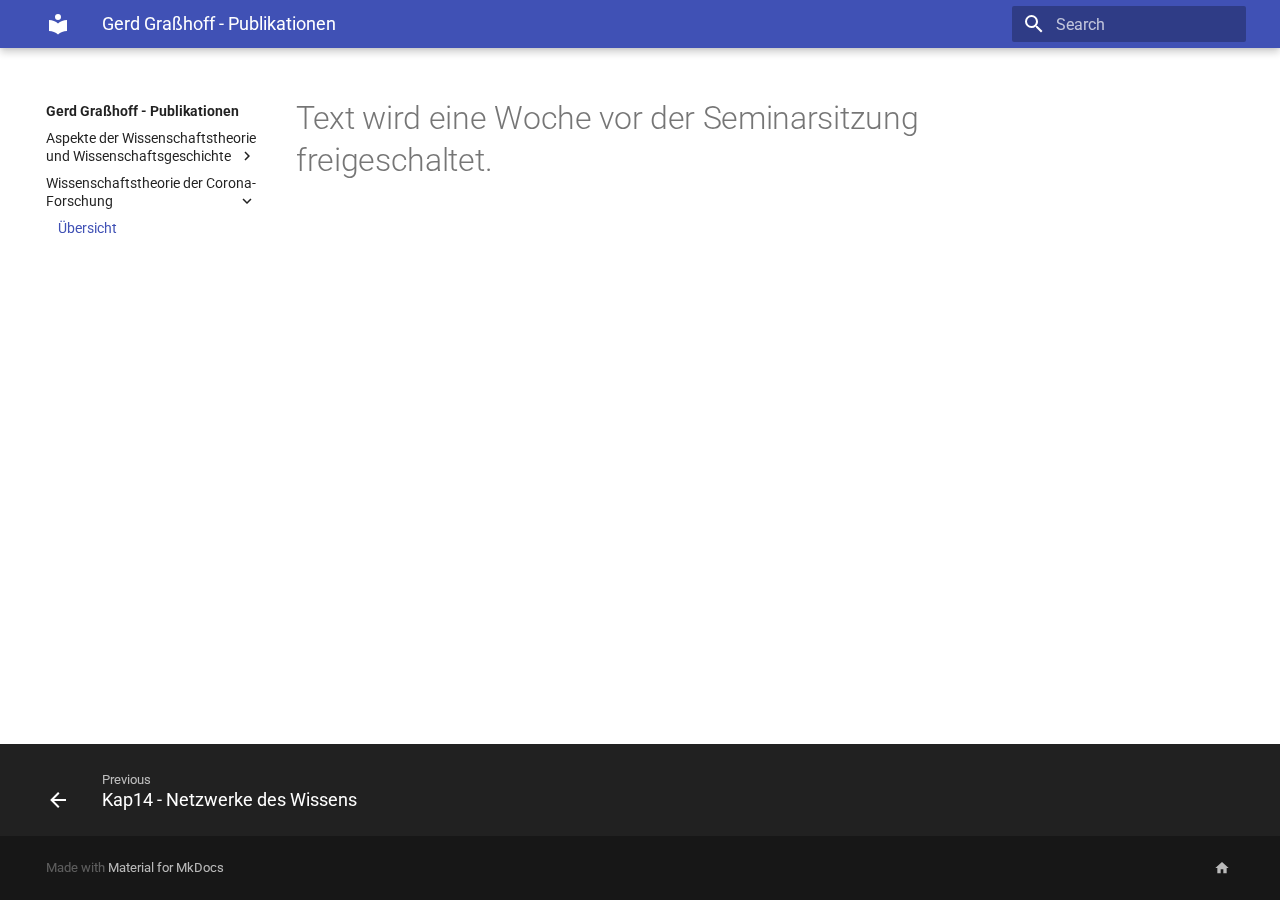
==== commit 4bc661c4: "Deployed 2615b90 with MkDocs version: 1.1.2" ====
--- a/empty/index.html
+++ b/empty/index.html
@@ -26,10 +26,6 @@
         
         <link rel="stylesheet" href="../assets/stylesheets/palette.24b84193.min.css">
         
-          
-          
-          <meta name="theme-color" content="#009485">
-        
       
     
     
@@ -37,13 +33,11 @@
       
         
         <link href="https://fonts.gstatic.com" rel="preconnect" crossorigin>
-        <link rel="stylesheet" href="https://fonts.googleapis.com/css?family=Roboto:300,400,400i,700%7C&display=fallback">
-        <style>body,input{font-family:"Roboto",-apple-system,BlinkMacSystemFont,Helvetica,Arial,sans-serif}code,kbd,pre{font-family:"",SFMono-Regular,Consolas,Menlo,monospace}</style>
-      
-    
-    
-    
-      <link rel="stylesheet" href="../stylesheets/extra.css">
+        <link rel="stylesheet" href="https://fonts.googleapis.com/css?family=Roboto:300,400,400i,700%7CRoboto+Mono&display=fallback">
+        <style>body,input{font-family:"Roboto",-apple-system,BlinkMacSystemFont,Helvetica,Arial,sans-serif}code,kbd,pre{font-family:"Roboto Mono",SFMono-Regular,Consolas,Menlo,monospace}</style>
+      
+    
+    
     
     
       
@@ -57,7 +51,7 @@
     
     
     
-    <body dir="ltr" data-md-color-scheme="netfrei" data-md-color-primary="teal" data-md-color-accent="deep-orange">
+    <body dir="ltr" data-md-color-scheme="" data-md-color-primary="none" data-md-color-accent="none">
       
   
     <input class="md-toggle" data-md-toggle="drawer" type="checkbox" id="__drawer" autocomplete="off">
@@ -191,18 +185,6 @@
 
 
   <li class="md-nav__item">
-    <a href="../einleit/" class="md-nav__link">
-      Einleitung
-    </a>
-  </li>
-
-        
-          
-          
-          
-
-
-  <li class="md-nav__item">
     <a href="../Aspekte/kap1/" class="md-nav__link">
       Kap1 - Wissen - Wissenschaft
     </a>
@@ -519,7 +501,7 @@
       <script>
         app = initialize({
           base: "..",
-          features: {'tabs': True},
+          features: [],
           search: Object.assign({
             worker: "../assets/javascripts/worker/search.4ac00218.min.js"
           }, typeof search !== "undefined" && search)
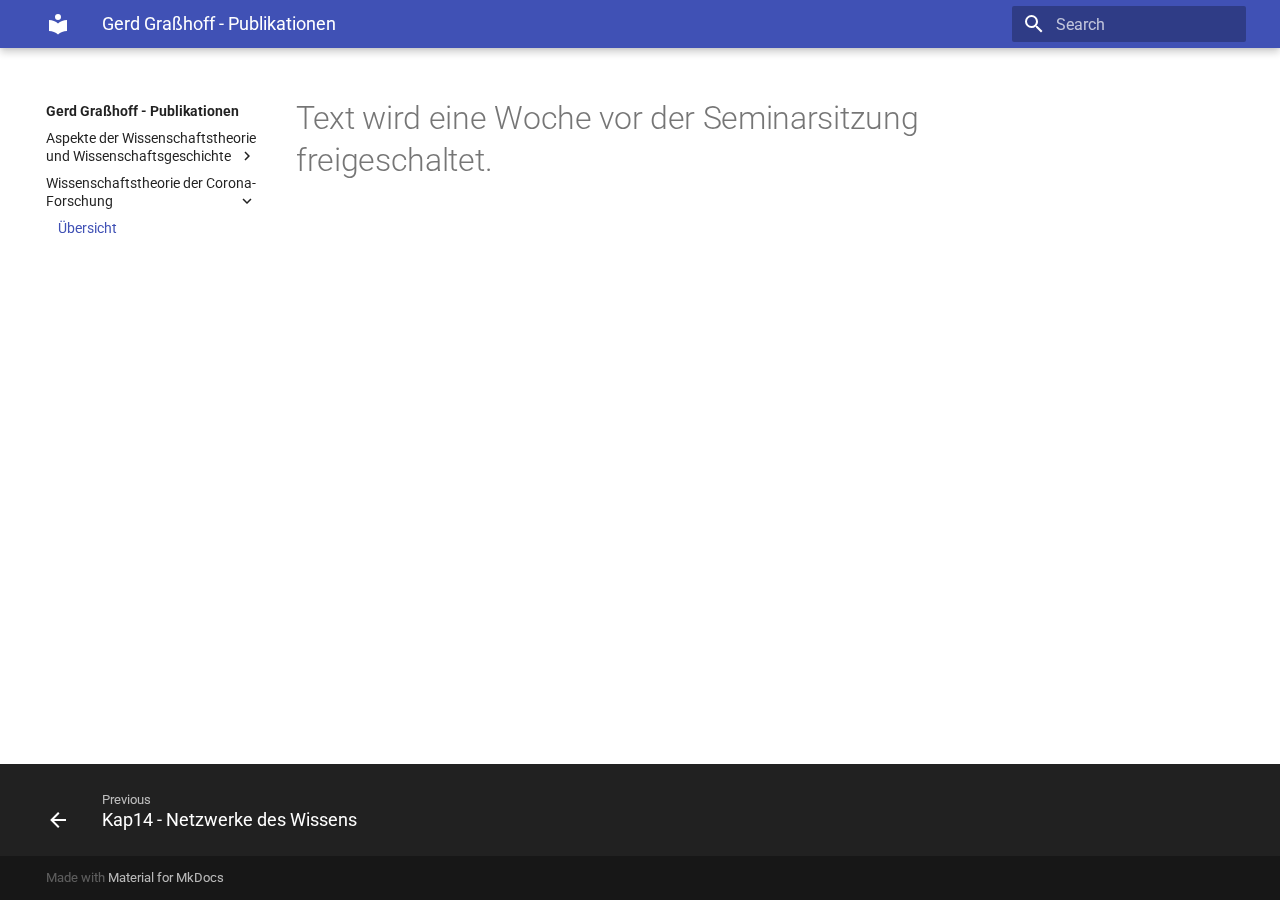
==== commit 261f880a: "Deployed 2615b90 with MkDocs version: 1.1.2" ====
--- a/empty/index.html
+++ b/empty/index.html
@@ -476,19 +476,6 @@
         </a>
       </div>
       
-  <div class="md-footer-social">
-    
-      
-      
-        
-        
-      
-      <a href="http://grasshoff.github.io/seminar" target="_blank" rel="noopener" title="grasshoff.github.io" class="md-footer-social__link">
-        <svg xmlns="http://www.w3.org/2000/svg" viewBox="0 0 24 24"><path d="M10 20v-6h4v6h5v-8h3L12 3 2 12h3v8h5z"/></svg>
-      </a>
-    
-  </div>
-
     </div>
   </div>
 </footer>
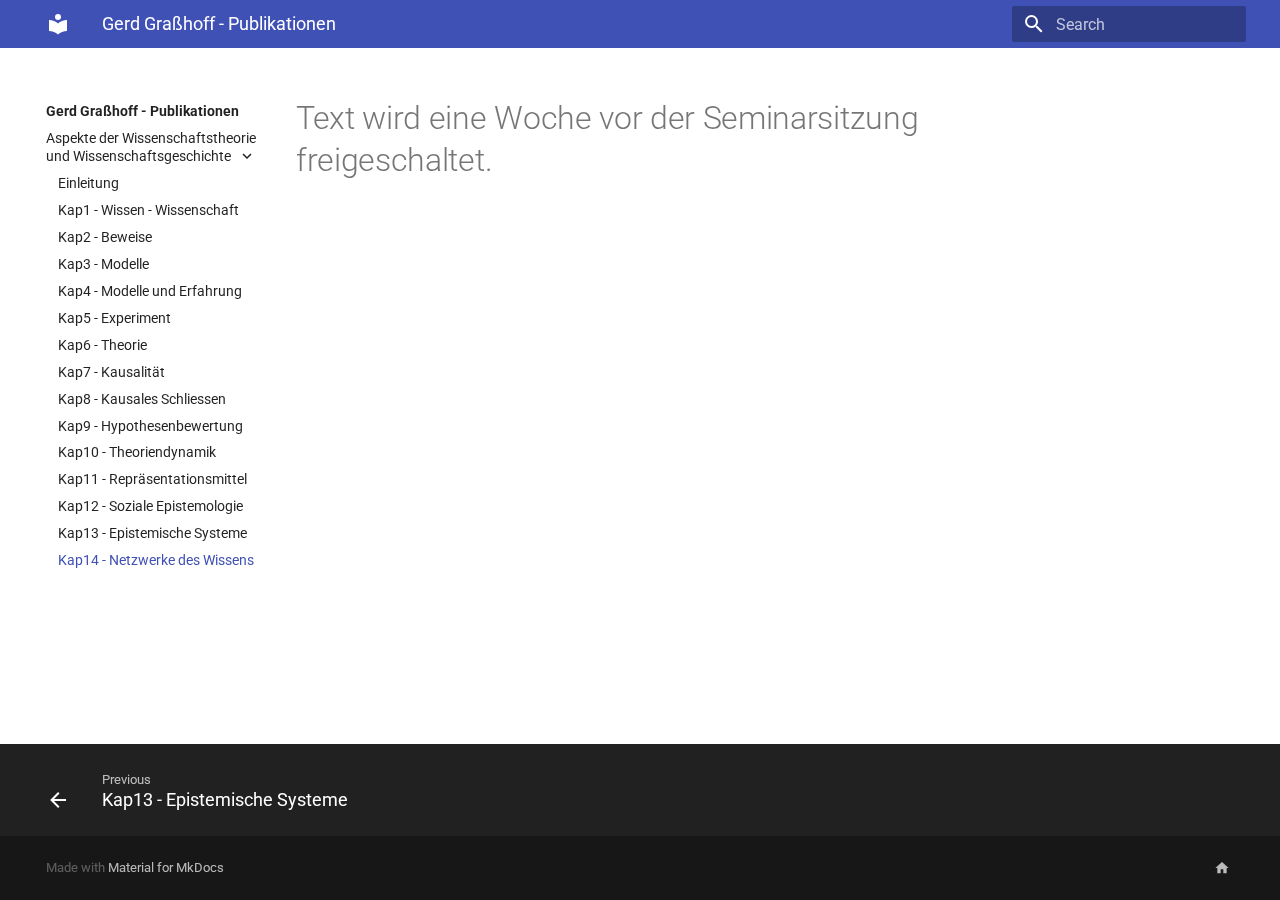
==== commit 2855bcc7: "Deployed dd3f4cc with MkDocs version: 1.1.2" ====
--- a/empty/index.html
+++ b/empty/index.html
@@ -6,18 +6,14 @@
       <meta charset="utf-8">
       <meta name="viewport" content="width=device-width,initial-scale=1">
       
-        <meta name="description" content="Seminar">
-      
-      
-      
-        <meta name="author" content="Gerd Graßhoff">
+      
       
       <link rel="shortcut icon" href="../assets/images/favicon.png">
       <meta name="generator" content="mkdocs-1.1.2, mkdocs-material-6.1.2">
     
     
       
-        <title>Übersicht - Gerd Graßhoff - Publikationen</title>
+        <title>Kap14 - Netzwerke des Wissens - Gerd Graßhoff - Publikationen</title>
       
     
     
@@ -33,8 +29,8 @@
       
         
         <link href="https://fonts.gstatic.com" rel="preconnect" crossorigin>
-        <link rel="stylesheet" href="https://fonts.googleapis.com/css?family=Roboto:300,400,400i,700%7CRoboto+Mono&display=fallback">
-        <style>body,input{font-family:"Roboto",-apple-system,BlinkMacSystemFont,Helvetica,Arial,sans-serif}code,kbd,pre{font-family:"Roboto Mono",SFMono-Regular,Consolas,Menlo,monospace}</style>
+        <link rel="stylesheet" href="https://fonts.googleapis.com/css?family=Roboto:300,400,400i,700%7C&display=fallback">
+        <style>body,input{font-family:"Roboto",-apple-system,BlinkMacSystemFont,Helvetica,Arial,sans-serif}code,kbd,pre{font-family:"",SFMono-Regular,Consolas,Menlo,monospace}</style>
       
     
     
@@ -90,7 +86,7 @@
           </span>
           <span class="md-header-nav__topic md-ellipsis">
             
-              Übersicht
+              Kap14 - Netzwerke des Wissens
             
           </span>
         </div>
@@ -162,10 +158,12 @@
       
       
 
-
-  <li class="md-nav__item md-nav__item--nested">
-    
-      <input class="md-nav__toggle md-toggle" data-md-toggle="nav-1" type="checkbox" id="nav-1">
+  
+
+
+  <li class="md-nav__item md-nav__item--active md-nav__item--nested">
+    
+      <input class="md-nav__toggle md-toggle" data-md-toggle="nav-1" type="checkbox" id="nav-1" checked>
     
     <label class="md-nav__link" for="nav-1">
       Aspekte der Wissenschaftstheorie und Wissenschaftsgeschichte
@@ -185,6 +183,18 @@
 
 
   <li class="md-nav__item">
+    <a href="../einleit/" class="md-nav__link">
+      Einleitung
+    </a>
+  </li>
+
+        
+          
+          
+          
+
+
+  <li class="md-nav__item">
     <a href="../Aspekte/kap1/" class="md-nav__link">
       Kap1 - Wissen - Wissenschaft
     </a>
@@ -339,58 +349,18 @@
           
           
 
-
-  <li class="md-nav__item">
-    <a href="./" class="md-nav__link">
+  
+
+
+  <li class="md-nav__item md-nav__item--active">
+    
+    <input class="md-nav__toggle md-toggle" data-md-toggle="toc" type="checkbox" id="__toc">
+    
+      
+    
+    
+    <a href="./" class="md-nav__link md-nav__link--active">
       Kap14 - Netzwerke des Wissens
-    </a>
-  </li>
-
-        
-      </ul>
-    </nav>
-  </li>
-
-    
-      
-      
-      
-
-  
-
-
-  <li class="md-nav__item md-nav__item--active md-nav__item--nested">
-    
-      <input class="md-nav__toggle md-toggle" data-md-toggle="nav-2" type="checkbox" id="nav-2" checked>
-    
-    <label class="md-nav__link" for="nav-2">
-      Wissenschaftstheorie der Corona-Forschung
-      <span class="md-nav__icon md-icon"></span>
-    </label>
-    <nav class="md-nav" aria-label="Wissenschaftstheorie der Corona-Forschung" data-md-level="1">
-      <label class="md-nav__title" for="nav-2">
-        <span class="md-nav__icon md-icon"></span>
-        Wissenschaftstheorie der Corona-Forschung
-      </label>
-      <ul class="md-nav__list" data-md-scrollfix>
-        
-        
-          
-          
-          
-
-  
-
-
-  <li class="md-nav__item md-nav__item--active">
-    
-    <input class="md-nav__toggle md-toggle" data-md-toggle="toc" type="checkbox" id="__toc">
-    
-      
-    
-    
-    <a href="./" class="md-nav__link md-nav__link--active">
-      Übersicht
     </a>
     
   </li>
@@ -457,7 +427,7 @@
                 <span class="md-footer-nav__direction">
                   Previous
                 </span>
-                Kap14 - Netzwerke des Wissens
+                Kap13 - Epistemische Systeme
               </div>
             </div>
           </a>
@@ -476,6 +446,19 @@
         </a>
       </div>
       
+  <div class="md-footer-social">
+    
+      
+      
+        
+        
+      
+      <a href="http://grasshoff.github.io/gerdgrasshoff.net" target="_blank" rel="noopener" title="grasshoff.github.io" class="md-footer-social__link">
+        <svg xmlns="http://www.w3.org/2000/svg" viewBox="0 0 24 24"><path d="M10 20v-6h4v6h5v-8h3L12 3 2 12h3v8h5z"/></svg>
+      </a>
+    
+  </div>
+
     </div>
   </div>
 </footer>
@@ -488,7 +471,7 @@
       <script>
         app = initialize({
           base: "..",
-          features: [],
+          features: {'tabs': True},
           search: Object.assign({
             worker: "../assets/javascripts/worker/search.4ac00218.min.js"
           }, typeof search !== "undefined" && search)
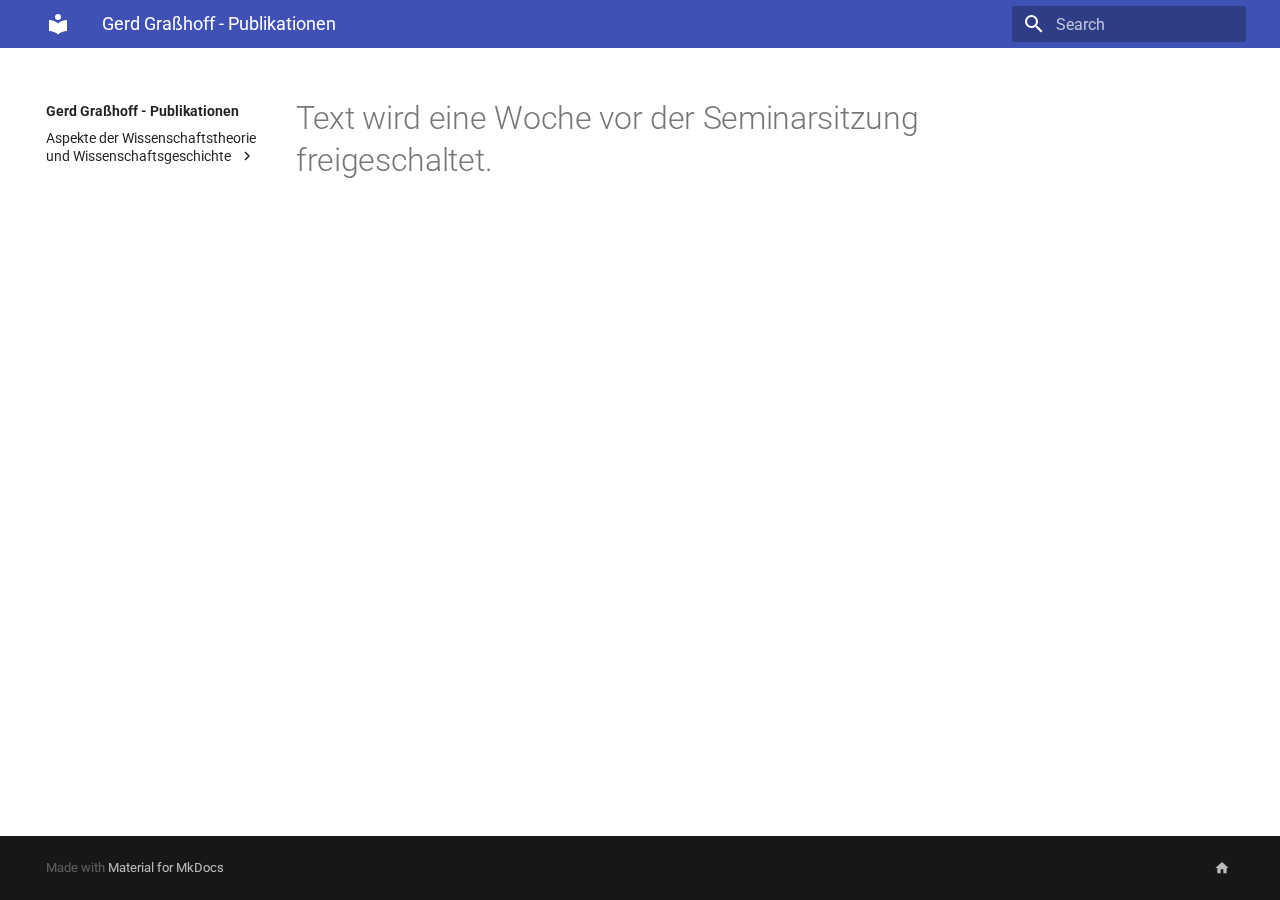
==== commit 35b5ead5: "Deployed 2855bcc with MkDocs version: 1.1.2" ====
--- a/empty/index.html
+++ b/empty/index.html
@@ -13,7 +13,7 @@
     
     
       
-        <title>Kap14 - Netzwerke des Wissens - Gerd Graßhoff - Publikationen</title>
+        <title>Text wird eine Woche vor der Seminarsitzung freigeschaltet. - Gerd Graßhoff - Publikationen</title>
       
     
     
@@ -86,7 +86,7 @@
           </span>
           <span class="md-header-nav__topic md-ellipsis">
             
-              Kap14 - Netzwerke des Wissens
+              Text wird eine Woche vor der Seminarsitzung freigeschaltet.
             
           </span>
         </div>
@@ -158,12 +158,10 @@
       
       
 
-  
-
-
-  <li class="md-nav__item md-nav__item--active md-nav__item--nested">
-    
-      <input class="md-nav__toggle md-toggle" data-md-toggle="nav-1" type="checkbox" id="nav-1" checked>
+
+  <li class="md-nav__item md-nav__item--nested">
+    
+      <input class="md-nav__toggle md-toggle" data-md-toggle="nav-1" type="checkbox" id="nav-1">
     
     <label class="md-nav__link" for="nav-1">
       Aspekte der Wissenschaftstheorie und Wissenschaftsgeschichte
@@ -183,186 +181,9 @@
 
 
   <li class="md-nav__item">
-    <a href="../einleit/" class="md-nav__link">
-      Einleitung
-    </a>
-  </li>
-
-        
-          
-          
-          
-
-
-  <li class="md-nav__item">
     <a href="../Aspekte/kap1/" class="md-nav__link">
       Kap1 - Wissen - Wissenschaft
     </a>
-  </li>
-
-        
-          
-          
-          
-
-
-  <li class="md-nav__item">
-    <a href="./" class="md-nav__link">
-      Kap2 - Beweise
-    </a>
-  </li>
-
-        
-          
-          
-          
-
-
-  <li class="md-nav__item">
-    <a href="./" class="md-nav__link">
-      Kap3 - Modelle
-    </a>
-  </li>
-
-        
-          
-          
-          
-
-
-  <li class="md-nav__item">
-    <a href="./" class="md-nav__link">
-      Kap4 - Modelle und Erfahrung
-    </a>
-  </li>
-
-        
-          
-          
-          
-
-
-  <li class="md-nav__item">
-    <a href="./" class="md-nav__link">
-      Kap5 - Experiment
-    </a>
-  </li>
-
-        
-          
-          
-          
-
-
-  <li class="md-nav__item">
-    <a href="./" class="md-nav__link">
-      Kap6 - Theorie
-    </a>
-  </li>
-
-        
-          
-          
-          
-
-
-  <li class="md-nav__item">
-    <a href="./" class="md-nav__link">
-      Kap7 - Kausalität
-    </a>
-  </li>
-
-        
-          
-          
-          
-
-
-  <li class="md-nav__item">
-    <a href="./" class="md-nav__link">
-      Kap8 - Kausales Schliessen
-    </a>
-  </li>
-
-        
-          
-          
-          
-
-
-  <li class="md-nav__item">
-    <a href="./" class="md-nav__link">
-      Kap9 - Hypothesenbewertung
-    </a>
-  </li>
-
-        
-          
-          
-          
-
-
-  <li class="md-nav__item">
-    <a href="./" class="md-nav__link">
-      Kap10 - Theoriendynamik
-    </a>
-  </li>
-
-        
-          
-          
-          
-
-
-  <li class="md-nav__item">
-    <a href="./" class="md-nav__link">
-      Kap11 - Repräsentationsmittel
-    </a>
-  </li>
-
-        
-          
-          
-          
-
-
-  <li class="md-nav__item">
-    <a href="./" class="md-nav__link">
-      Kap12 - Soziale Epistemologie
-    </a>
-  </li>
-
-        
-          
-          
-          
-
-
-  <li class="md-nav__item">
-    <a href="./" class="md-nav__link">
-      Kap13 - Epistemische Systeme
-    </a>
-  </li>
-
-        
-          
-          
-          
-
-  
-
-
-  <li class="md-nav__item md-nav__item--active">
-    
-    <input class="md-nav__toggle md-toggle" data-md-toggle="toc" type="checkbox" id="__toc">
-    
-      
-    
-    
-    <a href="./" class="md-nav__link md-nav__link--active">
-      Kap14 - Netzwerke des Wissens
-    </a>
-    
   </li>
 
         
@@ -414,27 +235,6 @@
       
         
 <footer class="md-footer">
-  
-    <div class="md-footer-nav">
-      <nav class="md-footer-nav__inner md-grid" aria-label="Footer">
-        
-          <a href="./" class="md-footer-nav__link md-footer-nav__link--prev" rel="prev">
-            <div class="md-footer-nav__button md-icon">
-              <svg xmlns="http://www.w3.org/2000/svg" viewBox="0 0 24 24"><path d="M20 11v2H8l5.5 5.5-1.42 1.42L4.16 12l7.92-7.92L13.5 5.5 8 11h12z"/></svg>
-            </div>
-            <div class="md-footer-nav__title">
-              <div class="md-ellipsis">
-                <span class="md-footer-nav__direction">
-                  Previous
-                </span>
-                Kap13 - Epistemische Systeme
-              </div>
-            </div>
-          </a>
-        
-        
-      </nav>
-    </div>
   
   <div class="md-footer-meta md-typeset">
     <div class="md-footer-meta__inner md-grid">
